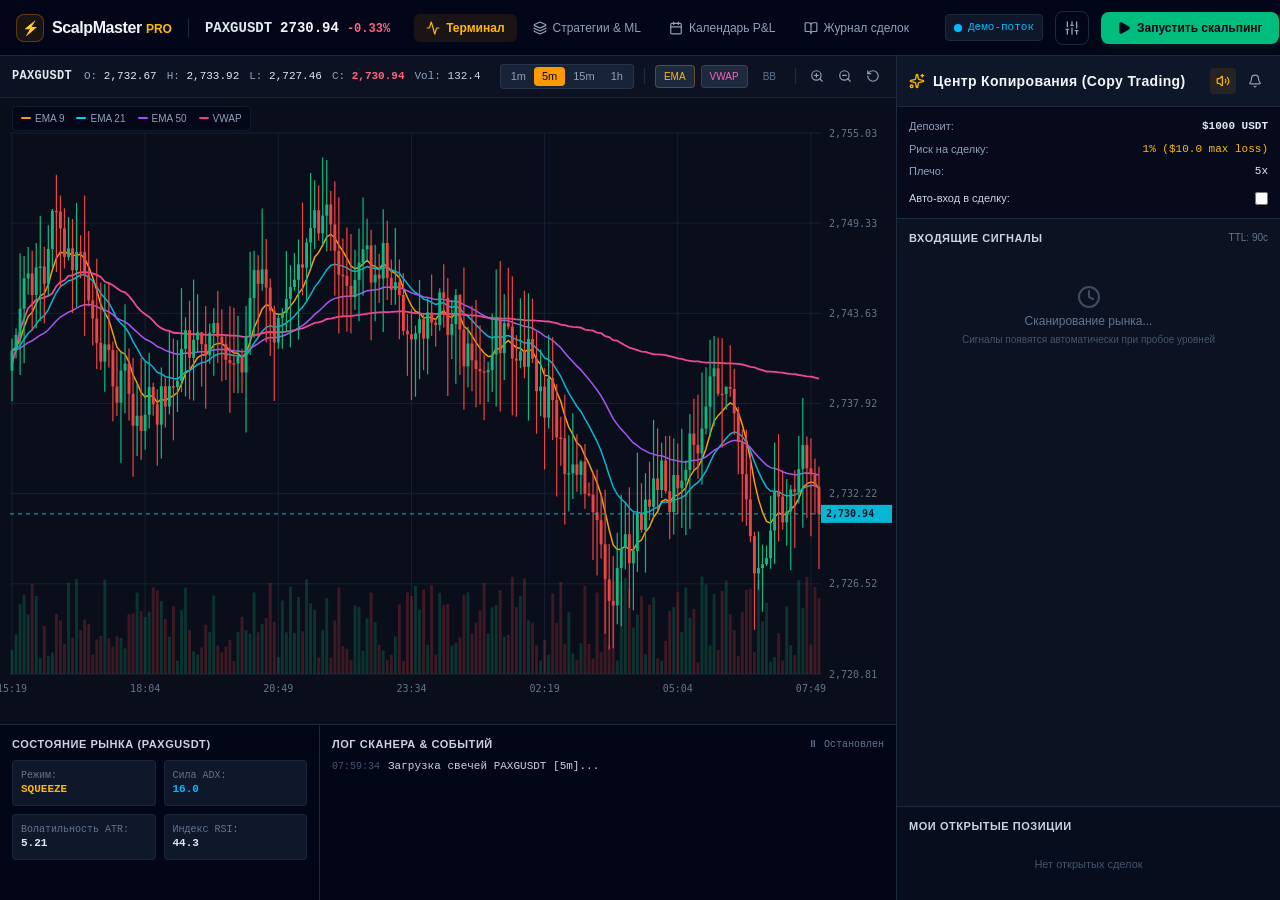
==== docs/index.html @ f4c37e66 "feat: add favicon and update build process Add a site favicon and update the build script to automat" ====
<!doctype html>
<html lang="en">
  <head>
    <meta charset="UTF-8" />
    <meta name="viewport" content="width=device-width, initial-scale=1.0" />
    <title>ScalpMaster Pro — Скальпинг и Копи-Трейдинг</title>
    <meta name="description" content="Профессиональный торговый терминал онлайн-скальпинга с сигналами для повторения (Copy Trading), расчетом комиссий, риск-менеджментом и живым графиком." />
    <meta property="og:title" content="ScalpMaster Pro — Скальпинг и Копи-Трейдинг" />
    <meta property="og:description" content="Профессиональный торговый терминал онлайн-скальпинга с сигналами для повторения (Copy Trading), расчетом комиссий, риск-менеджментом и живым графиком." />
    <meta property="og:type" content="website" />
    <meta name="twitter:card" content="summary_large_image" />
    <link rel="icon" type="image/svg+xml" href="./favicon.svg" />
    <link rel="preconnect" href="https://fonts.googleapis.com" />
    <link rel="preconnect" href="https://fonts.gstatic.com" crossorigin />
    <link href="https://fonts.googleapis.com/css2?family=JetBrains+Mono:wght@400;500;600;700&family=Plus+Jakarta+Sans:wght@400;500;600;700;800&display=swap" rel="stylesheet" />
    <script type="module" crossorigin src="./assets/index-CQ7aCoT0.js"></script>
    <link rel="stylesheet" crossorigin href="./assets/index-C3d8sxRD.css">
  </head>
  <body>
    <div id="root"></div>
  </body>
</html>
---- docs/assets/index-C3d8sxRD.css ----
/*! tailwindcss v4.3.4 | MIT License | https://tailwindcss.com */
@layer properties{@supports (((-webkit-hyphens:none)) and (not (margin-trim:block))) or ((-moz-orient:inline) and (not (color:rgb(from red r g b)))){*,:before,:after,::backdrop{--tw-rotate-x:initial;--tw-rotate-y:initial;--tw-rotate-z:initial;--tw-skew-x:initial;--tw-skew-y:initial;--tw-space-y-reverse:0;--tw-divide-y-reverse:0;--tw-border-style:solid;--tw-leading:initial;--tw-font-weight:initial;--tw-tracking:initial;--tw-shadow:0 0 #0000;--tw-shadow-color:initial;--tw-shadow-alpha:100%;--tw-inset-shadow:0 0 #0000;--tw-inset-shadow-color:initial;--tw-inset-shadow-alpha:100%;--tw-ring-color:initial;--tw-ring-shadow:0 0 #0000;--tw-inset-ring-color:initial;--tw-inset-ring-shadow:0 0 #0000;--tw-ring-inset:initial;--tw-ring-offset-width:0px;--tw-ring-offset-color:#fff;--tw-ring-offset-shadow:0 0 #0000;--tw-backdrop-blur:initial;--tw-backdrop-brightness:initial;--tw-backdrop-contrast:initial;--tw-backdrop-grayscale:initial;--tw-backdrop-hue-rotate:initial;--tw-backdrop-invert:initial;--tw-backdrop-opacity:initial;--tw-backdrop-saturate:initial;--tw-backdrop-sepia:initial;--tw-duration:initial;--tw-content:"";--tw-translate-x:0;--tw-translate-y:0;--tw-translate-z:0;--tw-divide-x-reverse:0}}}@layer theme{:root,:host{--font-sans:-apple-system, BlinkMacSystemFont, "Segoe UI", Roboto, "Helvetica Neue", "Noto Sans", Arial, sans-serif, "Apple Color Emoji", "Segoe UI Emoji", "Segoe UI Symbol", "Noto Color Emoji";--font-mono:ui-monospace, SFMono-Regular, Menlo, Monaco, Consolas, "Liberation Mono", "Courier New", monospace;--color-amber-300:oklch(87.9% .169 91.605);--color-amber-400:oklch(82.8% .189 84.429);--color-amber-500:oklch(76.9% .188 70.08);--color-emerald-300:oklch(84.5% .143 164.978);--color-emerald-400:oklch(76.5% .177 163.223);--color-emerald-500:oklch(69.6% .17 162.48);--color-emerald-950:oklch(26.2% .051 172.552);--color-cyan-400:oklch(78.9% .154 211.53);--color-sky-300:oklch(82.8% .111 230.318);--color-sky-400:oklch(74.6% .16 232.661);--color-sky-500:oklch(68.5% .169 237.323);--color-purple-400:oklch(71.4% .203 305.504);--color-purple-500:oklch(62.7% .265 303.9);--color-purple-600:oklch(55.8% .288 302.321);--color-pink-400:oklch(71.8% .202 349.761);--color-pink-500:oklch(65.6% .241 354.308);--color-rose-300:oklch(81% .117 11.638);--color-rose-400:oklch(71.2% .194 13.428);--color-rose-500:oklch(64.5% .246 16.439);--color-rose-600:oklch(58.6% .253 17.585);--color-rose-800:oklch(45.5% .188 13.697);--color-rose-900:oklch(41% .159 10.272);--color-rose-950:oklch(27.1% .105 12.094);--color-slate-100:oklch(96.8% .007 247.896);--color-slate-200:oklch(92.9% .013 255.508);--color-slate-300:oklch(86.9% .022 252.894);--color-slate-400:oklch(70.4% .04 256.788);--color-slate-500:oklch(55.4% .046 257.417);--color-slate-600:oklch(44.6% .043 257.281);--color-slate-700:oklch(37.2% .044 257.287);--color-slate-800:oklch(27.9% .041 260.031);--color-slate-900:oklch(20.8% .042 265.755);--color-slate-950:oklch(12.9% .042 264.695);--color-black:#000;--color-white:#fff;--spacing:.25rem;--container-lg:32rem;--container-2xl:42rem;--container-5xl:64rem;--text-xs:.75rem;--text-xs--line-height:calc(1 / .75);--text-sm:.875rem;--text-sm--line-height:calc(1.25 / .875);--text-base:1rem;--text-base--line-height:calc(1.5 / 1);--text-lg:1.125rem;--text-lg--line-height:calc(1.75 / 1.125);--text-xl:1.25rem;--text-xl--line-height:calc(1.75 / 1.25);--font-weight-normal:400;--font-weight-medium:500;--font-weight-semibold:600;--font-weight-bold:700;--font-weight-extrabold:800;--font-weight-black:900;--tracking-tight:-.025em;--tracking-wide:.025em;--tracking-wider:.05em;--leading-relaxed:1.625;--radius-md:.375rem;--radius-lg:.5rem;--radius-xl:.75rem;--radius-2xl:1rem;--animate-spin:spin 1s linear infinite;--animate-pulse:pulse 2s cubic-bezier(.4, 0, .6, 1) infinite;--blur-sm:8px;--default-transition-duration:.15s;--default-transition-timing-function:cubic-bezier(.4, 0, .2, 1);--default-font-family:var(--font-sans);--default-mono-font-family:var(--font-mono)}}@layer base{*,:after,:before,::backdrop{box-sizing:border-box;border:0 solid;margin:0;padding:0}::file-selector-button{box-sizing:border-box;border:0 solid;margin:0;padding:0}html,:host{-webkit-text-size-adjust:100%;tab-size:4;line-height:1.5;font-family:var(--default-font-family,-apple-system, BlinkMacSystemFont, "Segoe UI", Roboto, "Helvetica Neue", "Noto Sans", Arial, sans-serif, "Apple Color Emoji", "Segoe UI Emoji", "Segoe UI Symbol", "Noto Color Emoji");font-feature-settings:var(--default-font-feature-settings,normal);font-variation-settings:var(--default-font-variation-settings,normal);-webkit-tap-highlight-color:transparent}hr{height:0;color:inherit;border-top-width:1px}abbr:where([title]){-webkit-text-decoration:underline dotted;text-decoration:underline dotted}h1,h2,h3,h4,h5,h6{font-size:inherit;font-weight:inherit}a{color:inherit;-webkit-text-decoration:inherit;-webkit-text-decoration:inherit;-webkit-text-decoration:inherit;-webkit-text-decoration:inherit;text-decoration:inherit}b,strong{font-weight:bolder}code,kbd,samp,pre{font-family:var(--default-mono-font-family,ui-monospace, SFMono-Regular, Menlo, Monaco, Consolas, "Liberation Mono", "Courier New", monospace);font-feature-settings:var(--default-mono-font-feature-settings,normal);font-variation-settings:var(--default-mono-font-variation-settings,normal);font-size:1em}small{font-size:80%}sub,sup{vertical-align:baseline;font-size:75%;line-height:0;position:relative}sub{bottom:-.25em}sup{top:-.5em}table{text-indent:0;border-color:inherit;border-collapse:collapse}:-moz-focusring:where(:not(iframe)){outline:auto}progress{vertical-align:baseline}summary{display:list-item}ol,ul,menu{list-style:none}img,svg,video,canvas,audio,iframe,embed,object{vertical-align:middle;display:block}img,video{max-width:100%;height:auto}button,input,select,optgroup,textarea{font:inherit;font-feature-settings:inherit;font-variation-settings:inherit;letter-spacing:inherit;color:inherit;opacity:1;background-color:#0000;border-radius:0}::file-selector-button{font:inherit;font-feature-settings:inherit;font-variation-settings:inherit;letter-spacing:inherit;color:inherit;opacity:1;background-color:#0000;border-radius:0}:where(select:is([multiple],[size])) optgroup{font-weight:bolder}:where(select:is([multiple],[size])) optgroup option{padding-inline-start:20px}::file-selector-button{margin-inline-end:4px}::placeholder{opacity:1}@supports (not ((-webkit-appearance:-apple-pay-button))) or (contain-intrinsic-size:1px){::placeholder{color:currentColor}@supports (color:color-mix(in lab, red, red)){::placeholder{color:color-mix(in oklab, currentcolor 50%, transparent)}}}textarea{resize:vertical}::-webkit-search-decoration{-webkit-appearance:none}::-webkit-date-and-time-value{min-height:1lh;text-align:inherit}::-webkit-datetime-edit{display:inline-flex}::-webkit-datetime-edit-fields-wrapper{padding:0}::-webkit-datetime-edit{padding-block:0}::-webkit-datetime-edit-year-field{padding-block:0}::-webkit-datetime-edit-month-field{padding-block:0}::-webkit-datetime-edit-day-field{padding-block:0}::-webkit-datetime-edit-hour-field{padding-block:0}::-webkit-datetime-edit-minute-field{padding-block:0}::-webkit-datetime-edit-second-field{padding-block:0}::-webkit-datetime-edit-millisecond-field{padding-block:0}::-webkit-datetime-edit-meridiem-field{padding-block:0}::-webkit-calendar-picker-indicator{line-height:1}:-moz-ui-invalid{box-shadow:none}button,input:where([type=button],[type=reset],[type=submit]){appearance:button}::file-selector-button{appearance:button}::-webkit-inner-spin-button{height:auto}::-webkit-outer-spin-button{height:auto}[hidden]:where(:not([hidden=until-found])){display:none!important}body{color:#e2e8f0;background-color:#0b0f19;font-family:Plus Jakarta Sans,system-ui,-apple-system,sans-serif}code,pre,.font-mono{font-family:JetBrains Mono,monospace}}@layer components;@layer utilities{.pointer-events-none{pointer-events:none}.visible{visibility:visible}.sr-only{clip-path:inset(50%);white-space:nowrap;border-width:0;width:1px;height:1px;margin:-1px;padding:0;position:absolute;overflow:hidden}.absolute{position:absolute}.fixed{position:fixed}.relative{position:relative}.inset-0{inset:0}.top-2{top:calc(var(--spacing) * 2)}.left-3{left:calc(var(--spacing) * 3)}.z-10{z-index:10}.z-20{z-index:20}.z-50{z-index:50}.container{width:100%}@media (width>=40rem){.container{max-width:40rem}}@media (width>=48rem){.container{max-width:48rem}}@media (width>=64rem){.container{max-width:64rem}}@media (width>=80rem){.container{max-width:80rem}}@media (width>=96rem){.container{max-width:96rem}}.mx-1{margin-inline:var(--spacing)}.mx-auto{margin-inline:auto}.my-1\.5{margin-block:calc(var(--spacing) * 1.5)}.my-2{margin-block:calc(var(--spacing) * 2)}.mt-0\.5{margin-top:calc(var(--spacing) * .5)}.mt-1{margin-top:var(--spacing)}.mt-2{margin-top:calc(var(--spacing) * 2)}.mt-3{margin-top:calc(var(--spacing) * 3)}.mb-1\.5{margin-bottom:calc(var(--spacing) * 1.5)}.mb-2{margin-bottom:calc(var(--spacing) * 2)}.mb-2\.5{margin-bottom:calc(var(--spacing) * 2.5)}.ml-1{margin-left:var(--spacing)}.block{display:block}.contents{display:contents}.flex{display:flex}.grid{display:grid}.hidden{display:none}.inline{display:inline}.inline-block{display:inline-block}.inline-flex{display:inline-flex}.h-0\.5{height:calc(var(--spacing) * .5)}.h-1\.5{height:calc(var(--spacing) * 1.5)}.h-2{height:calc(var(--spacing) * 2)}.h-3{height:calc(var(--spacing) * 3)}.h-3\.5{height:calc(var(--spacing) * 3.5)}.h-4{height:calc(var(--spacing) * 4)}.h-5{height:calc(var(--spacing) * 5)}.h-6{height:calc(var(--spacing) * 6)}.h-7{height:calc(var(--spacing) * 7)}.h-8{height:calc(var(--spacing) * 8)}.h-14{height:calc(var(--spacing) * 14)}.h-44{height:calc(var(--spacing) * 44)}.h-full{height:100%}.h-px{height:1px}.h-screen{height:100vh}.max-h-\[90vh\]{max-height:90vh}.min-h-\[64px\]{min-height:64px}.min-h-\[380px\]{min-height:380px}.w-2{width:calc(var(--spacing) * 2)}.w-2\.5{width:calc(var(--spacing) * 2.5)}.w-3{width:calc(var(--spacing) * 3)}.w-3\.5{width:calc(var(--spacing) * 3.5)}.w-4{width:calc(var(--spacing) * 4)}.w-5{width:calc(var(--spacing) * 5)}.w-6{width:calc(var(--spacing) * 6)}.w-7{width:calc(var(--spacing) * 7)}.w-8{width:calc(var(--spacing) * 8)}.w-9{width:calc(var(--spacing) * 9)}.w-80{width:calc(var(--spacing) * 80)}.w-full{width:100%}.w-px{width:1px}.w-screen{width:100vw}.max-w-2xl{max-width:var(--container-2xl)}.max-w-5xl{max-width:var(--container-5xl)}.max-w-\[180px\]{max-width:180px}.max-w-lg{max-width:var(--container-lg)}.min-w-0{min-width:0}.flex-1{flex:1}.shrink-0{flex-shrink:0}.transform{transform:var(--tw-rotate-x, ) var(--tw-rotate-y, ) var(--tw-rotate-z, ) var(--tw-skew-x, ) var(--tw-skew-y, )}.animate-pulse{animation:var(--animate-pulse)}.animate-spin{animation:var(--animate-spin)}.cursor-crosshair{cursor:crosshair}.cursor-not-allowed{cursor:not-allowed}.cursor-pointer{cursor:pointer}.resize{resize:both}.grid-cols-1{grid-template-columns:repeat(1,minmax(0,1fr))}.grid-cols-2{grid-template-columns:repeat(2,minmax(0,1fr))}.grid-cols-3{grid-template-columns:repeat(3,minmax(0,1fr))}.grid-cols-4{grid-template-columns:repeat(4,minmax(0,1fr))}.grid-cols-7{grid-template-columns:repeat(7,minmax(0,1fr))}.flex-col{flex-direction:column}.items-baseline{align-items:baseline}.items-center{align-items:center}.items-start{align-items:flex-start}.justify-between{justify-content:space-between}.justify-center{justify-content:center}.justify-end{justify-content:flex-end}.gap-0\.5{gap:calc(var(--spacing) * .5)}.gap-1{gap:var(--spacing)}.gap-1\.5{gap:calc(var(--spacing) * 1.5)}.gap-2{gap:calc(var(--spacing) * 2)}.gap-2\.5{gap:calc(var(--spacing) * 2.5)}.gap-3{gap:calc(var(--spacing) * 3)}.gap-4{gap:calc(var(--spacing) * 4)}.gap-6{gap:calc(var(--spacing) * 6)}:where(.space-y-1>:not(:last-child)){--tw-space-y-reverse:0;margin-block-start:calc(var(--spacing) * var(--tw-space-y-reverse));margin-block-end:calc(var(--spacing) * calc(1 - var(--tw-space-y-reverse)))}:where(.space-y-1\.5>:not(:last-child)){--tw-space-y-reverse:0;margin-block-start:calc(calc(var(--spacing) * 1.5) * var(--tw-space-y-reverse));margin-block-end:calc(calc(var(--spacing) * 1.5) * calc(1 - var(--tw-space-y-reverse)))}:where(.space-y-2>:not(:last-child)){--tw-space-y-reverse:0;margin-block-start:calc(calc(var(--spacing) * 2) * var(--tw-space-y-reverse));margin-block-end:calc(calc(var(--spacing) * 2) * calc(1 - var(--tw-space-y-reverse)))}:where(.space-y-2\.5>:not(:last-child)){--tw-space-y-reverse:0;margin-block-start:calc(calc(var(--spacing) * 2.5) * var(--tw-space-y-reverse));margin-block-end:calc(calc(var(--spacing) * 2.5) * calc(1 - var(--tw-space-y-reverse)))}:where(.space-y-3>:not(:last-child)){--tw-space-y-reverse:0;margin-block-start:calc(calc(var(--spacing) * 3) * var(--tw-space-y-reverse));margin-block-end:calc(calc(var(--spacing) * 3) * calc(1 - var(--tw-space-y-reverse)))}:where(.space-y-4>:not(:last-child)){--tw-space-y-reverse:0;margin-block-start:calc(calc(var(--spacing) * 4) * var(--tw-space-y-reverse));margin-block-end:calc(calc(var(--spacing) * 4) * calc(1 - var(--tw-space-y-reverse)))}:where(.space-y-6>:not(:last-child)){--tw-space-y-reverse:0;margin-block-start:calc(calc(var(--spacing) * 6) * var(--tw-space-y-reverse));margin-block-end:calc(calc(var(--spacing) * 6) * calc(1 - var(--tw-space-y-reverse)))}:where(.divide-y>:not(:last-child)){--tw-divide-y-reverse:0;border-bottom-style:var(--tw-border-style);border-top-style:var(--tw-border-style);border-top-width:calc(1px * var(--tw-divide-y-reverse));border-bottom-width:calc(1px * calc(1 - var(--tw-divide-y-reverse)))}:where(.divide-slate-800>:not(:last-child)){border-color:var(--color-slate-800)}:where(.divide-slate-800\/60>:not(:last-child)){border-color:#1d293d99}@supports (color:color-mix(in lab, red, red)){:where(.divide-slate-800\/60>:not(:last-child)){border-color:color-mix(in oklab, var(--color-slate-800) 60%, transparent)}}.truncate{text-overflow:ellipsis;white-space:nowrap;overflow:hidden}.overflow-hidden{overflow:hidden}.overflow-x-auto{overflow-x:auto}.overflow-y-auto{overflow-y:auto}.rounded{border-radius:.25rem}.rounded-2xl{border-radius:var(--radius-2xl)}.rounded-full{border-radius:2147483647px}.rounded-lg{border-radius:var(--radius-lg)}.rounded-md{border-radius:var(--radius-md)}.rounded-xl{border-radius:var(--radius-xl)}.border{border-style:var(--tw-border-style);border-width:1px}.border-t{border-top-style:var(--tw-border-style);border-top-width:1px}.border-b{border-bottom-style:var(--tw-border-style);border-bottom-width:1px}.border-l{border-left-style:var(--tw-border-style);border-left-width:1px}.border-amber-400{border-color:var(--color-amber-400)}.border-amber-500{border-color:var(--color-amber-500)}.border-amber-500\/30{border-color:#f99c004d}@supports (color:color-mix(in lab, red, red)){.border-amber-500\/30{border-color:color-mix(in oklab, var(--color-amber-500) 30%, transparent)}}.border-emerald-500\/30{border-color:#00bb7f4d}@supports (color:color-mix(in lab, red, red)){.border-emerald-500\/30{border-color:color-mix(in oklab, var(--color-emerald-500) 30%, transparent)}}.border-emerald-500\/40{border-color:#00bb7f66}@supports (color:color-mix(in lab, red, red)){.border-emerald-500\/40{border-color:color-mix(in oklab, var(--color-emerald-500) 40%, transparent)}}.border-pink-500\/30{border-color:#f6339a4d}@supports (color:color-mix(in lab, red, red)){.border-pink-500\/30{border-color:color-mix(in oklab, var(--color-pink-500) 30%, transparent)}}.border-rose-500\/30{border-color:#ff23574d}@supports (color:color-mix(in lab, red, red)){.border-rose-500\/30{border-color:color-mix(in oklab, var(--color-rose-500) 30%, transparent)}}.border-rose-500\/40{border-color:#ff235766}@supports (color:color-mix(in lab, red, red)){.border-rose-500\/40{border-color:color-mix(in oklab, var(--color-rose-500) 40%, transparent)}}.border-sky-500\/30{border-color:#00a5ef4d}@supports (color:color-mix(in lab, red, red)){.border-sky-500\/30{border-color:color-mix(in oklab, var(--color-sky-500) 30%, transparent)}}.border-slate-700{border-color:var(--color-slate-700)}.border-slate-700\/60{border-color:#31415899}@supports (color:color-mix(in lab, red, red)){.border-slate-700\/60{border-color:color-mix(in oklab, var(--color-slate-700) 60%, transparent)}}.border-slate-700\/80{border-color:#314158cc}@supports (color:color-mix(in lab, red, red)){.border-slate-700\/80{border-color:color-mix(in oklab, var(--color-slate-700) 80%, transparent)}}.border-slate-800{border-color:var(--color-slate-800)}.border-slate-800\/60{border-color:#1d293d99}@supports (color:color-mix(in lab, red, red)){.border-slate-800\/60{border-color:color-mix(in oklab, var(--color-slate-800) 60%, transparent)}}.border-slate-800\/80{border-color:#1d293dcc}@supports (color:color-mix(in lab, red, red)){.border-slate-800\/80{border-color:color-mix(in oklab, var(--color-slate-800) 80%, transparent)}}.border-slate-900\/50{border-color:#0f172b80}@supports (color:color-mix(in lab, red, red)){.border-slate-900\/50{border-color:color-mix(in oklab, var(--color-slate-900) 50%, transparent)}}.border-transparent{border-color:#0000}.bg-\[\#0a0e1a\]{background-color:#0a0e1a}.bg-\[\#0b0f19\]{background-color:#0b0f19}.bg-amber-400{background-color:var(--color-amber-400)}.bg-amber-500{background-color:var(--color-amber-500)}.bg-amber-500\/10{background-color:#f99c001a}@supports (color:color-mix(in lab, red, red)){.bg-amber-500\/10{background-color:color-mix(in oklab, var(--color-amber-500) 10%, transparent)}}.bg-black\/75{background-color:#000000bf}@supports (color:color-mix(in lab, red, red)){.bg-black\/75{background-color:color-mix(in oklab, var(--color-black) 75%, transparent)}}.bg-cyan-400{background-color:var(--color-cyan-400)}.bg-emerald-400{background-color:var(--color-emerald-400)}.bg-emerald-500{background-color:var(--color-emerald-500)}.bg-emerald-500\/10{background-color:#00bb7f1a}@supports (color:color-mix(in lab, red, red)){.bg-emerald-500\/10{background-color:color-mix(in oklab, var(--color-emerald-500) 10%, transparent)}}.bg-emerald-500\/20{background-color:#00bb7f33}@supports (color:color-mix(in lab, red, red)){.bg-emerald-500\/20{background-color:color-mix(in oklab, var(--color-emerald-500) 20%, transparent)}}.bg-emerald-950\/20{background-color:#002c2233}@supports (color:color-mix(in lab, red, red)){.bg-emerald-950\/20{background-color:color-mix(in oklab, var(--color-emerald-950) 20%, transparent)}}.bg-emerald-950\/30{background-color:#002c224d}@supports (color:color-mix(in lab, red, red)){.bg-emerald-950\/30{background-color:color-mix(in oklab, var(--color-emerald-950) 30%, transparent)}}.bg-pink-500{background-color:var(--color-pink-500)}.bg-purple-500{background-color:var(--color-purple-500)}.bg-purple-600{background-color:var(--color-purple-600)}.bg-rose-400{background-color:var(--color-rose-400)}.bg-rose-500{background-color:var(--color-rose-500)}.bg-rose-500\/10{background-color:#ff23571a}@supports (color:color-mix(in lab, red, red)){.bg-rose-500\/10{background-color:color-mix(in oklab, var(--color-rose-500) 10%, transparent)}}.bg-rose-500\/20{background-color:#ff235733}@supports (color:color-mix(in lab, red, red)){.bg-rose-500\/20{background-color:color-mix(in oklab, var(--color-rose-500) 20%, transparent)}}.bg-rose-600{background-color:var(--color-rose-600)}.bg-rose-950\/20{background-color:#4d021833}@supports (color:color-mix(in lab, red, red)){.bg-rose-950\/20{background-color:color-mix(in oklab, var(--color-rose-950) 20%, transparent)}}.bg-rose-950\/30{background-color:#4d02184d}@supports (color:color-mix(in lab, red, red)){.bg-rose-950\/30{background-color:color-mix(in oklab, var(--color-rose-950) 30%, transparent)}}.bg-sky-400{background-color:var(--color-sky-400)}.bg-slate-700{background-color:var(--color-slate-700)}.bg-slate-700\/60{background-color:#31415899}@supports (color:color-mix(in lab, red, red)){.bg-slate-700\/60{background-color:color-mix(in oklab, var(--color-slate-700) 60%, transparent)}}.bg-slate-800{background-color:var(--color-slate-800)}.bg-slate-800\/80{background-color:#1d293dcc}@supports (color:color-mix(in lab, red, red)){.bg-slate-800\/80{background-color:color-mix(in oklab, var(--color-slate-800) 80%, transparent)}}.bg-slate-900{background-color:var(--color-slate-900)}.bg-slate-900\/40{background-color:#0f172b66}@supports (color:color-mix(in lab, red, red)){.bg-slate-900\/40{background-color:color-mix(in oklab, var(--color-slate-900) 40%, transparent)}}.bg-slate-900\/50{background-color:#0f172b80}@supports (color:color-mix(in lab, red, red)){.bg-slate-900\/50{background-color:color-mix(in oklab, var(--color-slate-900) 50%, transparent)}}.bg-slate-900\/60{background-color:#0f172b99}@supports (color:color-mix(in lab, red, red)){.bg-slate-900\/60{background-color:color-mix(in oklab, var(--color-slate-900) 60%, transparent)}}.bg-slate-900\/80{background-color:#0f172bcc}@supports (color:color-mix(in lab, red, red)){.bg-slate-900\/80{background-color:color-mix(in oklab, var(--color-slate-900) 80%, transparent)}}.bg-slate-900\/90{background-color:#0f172be6}@supports (color:color-mix(in lab, red, red)){.bg-slate-900\/90{background-color:color-mix(in oklab, var(--color-slate-900) 90%, transparent)}}.bg-slate-950{background-color:var(--color-slate-950)}.bg-slate-950\/30{background-color:#0206184d}@supports (color:color-mix(in lab, red, red)){.bg-slate-950\/30{background-color:color-mix(in oklab, var(--color-slate-950) 30%, transparent)}}.bg-slate-950\/40{background-color:#02061866}@supports (color:color-mix(in lab, red, red)){.bg-slate-950\/40{background-color:color-mix(in oklab, var(--color-slate-950) 40%, transparent)}}.bg-slate-950\/60{background-color:#02061899}@supports (color:color-mix(in lab, red, red)){.bg-slate-950\/60{background-color:color-mix(in oklab, var(--color-slate-950) 60%, transparent)}}.bg-slate-950\/70{background-color:#020618b3}@supports (color:color-mix(in lab, red, red)){.bg-slate-950\/70{background-color:color-mix(in oklab, var(--color-slate-950) 70%, transparent)}}.bg-slate-950\/80{background-color:#020618cc}@supports (color:color-mix(in lab, red, red)){.bg-slate-950\/80{background-color:color-mix(in oklab, var(--color-slate-950) 80%, transparent)}}.bg-slate-950\/90{background-color:#020618e6}@supports (color:color-mix(in lab, red, red)){.bg-slate-950\/90{background-color:color-mix(in oklab, var(--color-slate-950) 90%, transparent)}}.fill-current{fill:currentColor}.p-0\.5{padding:calc(var(--spacing) * .5)}.p-1{padding:var(--spacing)}.p-1\.5{padding:calc(var(--spacing) * 1.5)}.p-2{padding:calc(var(--spacing) * 2)}.p-2\.5{padding:calc(var(--spacing) * 2.5)}.p-3{padding:calc(var(--spacing) * 3)}.p-4{padding:calc(var(--spacing) * 4)}.p-5{padding:calc(var(--spacing) * 5)}.p-6{padding:calc(var(--spacing) * 6)}.px-1\.5{padding-inline:calc(var(--spacing) * 1.5)}.px-2{padding-inline:calc(var(--spacing) * 2)}.px-2\.5{padding-inline:calc(var(--spacing) * 2.5)}.px-3{padding-inline:calc(var(--spacing) * 3)}.px-4{padding-inline:calc(var(--spacing) * 4)}.px-5{padding-inline:calc(var(--spacing) * 5)}.py-0\.5{padding-block:calc(var(--spacing) * .5)}.py-1{padding-block:var(--spacing)}.py-1\.5{padding-block:calc(var(--spacing) * 1.5)}.py-2{padding-block:calc(var(--spacing) * 2)}.py-2\.5{padding-block:calc(var(--spacing) * 2.5)}.py-3{padding-block:calc(var(--spacing) * 3)}.py-4{padding-block:calc(var(--spacing) * 4)}.py-8{padding-block:calc(var(--spacing) * 8)}.py-12{padding-block:calc(var(--spacing) * 12)}.pt-1{padding-top:var(--spacing)}.pt-3{padding-top:calc(var(--spacing) * 3)}.pb-3{padding-bottom:calc(var(--spacing) * 3)}.text-center{text-align:center}.text-left{text-align:left}.text-right{text-align:right}.font-mono{font-family:var(--font-mono)}.font-sans{font-family:var(--font-sans)}.text-base{font-size:var(--text-base);line-height:var(--tw-leading,var(--text-base--line-height))}.text-lg{font-size:var(--text-lg);line-height:var(--tw-leading,var(--text-lg--line-height))}.text-sm{font-size:var(--text-sm);line-height:var(--tw-leading,var(--text-sm--line-height))}.text-xl{font-size:var(--text-xl);line-height:var(--tw-leading,var(--text-xl--line-height))}.text-xs{font-size:var(--text-xs);line-height:var(--tw-leading,var(--text-xs--line-height))}.text-\[9px\]{font-size:9px}.text-\[10px\]{font-size:10px}.text-\[11px\]{font-size:11px}.text-\[12px\]{font-size:12px}.text-\[13px\]{font-size:13px}.leading-relaxed{--tw-leading:var(--leading-relaxed);line-height:var(--leading-relaxed)}.font-black{--tw-font-weight:var(--font-weight-black);font-weight:var(--font-weight-black)}.font-bold{--tw-font-weight:var(--font-weight-bold);font-weight:var(--font-weight-bold)}.font-extrabold{--tw-font-weight:var(--font-weight-extrabold);font-weight:var(--font-weight-extrabold)}.font-medium{--tw-font-weight:var(--font-weight-medium);font-weight:var(--font-weight-medium)}.font-normal{--tw-font-weight:var(--font-weight-normal);font-weight:var(--font-weight-normal)}.font-semibold{--tw-font-weight:var(--font-weight-semibold);font-weight:var(--font-weight-semibold)}.tracking-tight{--tw-tracking:var(--tracking-tight);letter-spacing:var(--tracking-tight)}.tracking-wide{--tw-tracking:var(--tracking-wide);letter-spacing:var(--tracking-wide)}.tracking-wider{--tw-tracking:var(--tracking-wider);letter-spacing:var(--tracking-wider)}.whitespace-nowrap{white-space:nowrap}.text-amber-400{color:var(--color-amber-400)}.text-amber-500{color:var(--color-amber-500)}.text-emerald-300{color:var(--color-emerald-300)}.text-emerald-400{color:var(--color-emerald-400)}.text-emerald-400\/80{color:#00d294cc}@supports (color:color-mix(in lab, red, red)){.text-emerald-400\/80{color:color-mix(in oklab, var(--color-emerald-400) 80%, transparent)}}.text-pink-400{color:var(--color-pink-400)}.text-purple-400{color:var(--color-purple-400)}.text-rose-400{color:var(--color-rose-400)}.text-rose-400\/80{color:#ff667fcc}@supports (color:color-mix(in lab, red, red)){.text-rose-400\/80{color:color-mix(in oklab, var(--color-rose-400) 80%, transparent)}}.text-sky-300{color:var(--color-sky-300)}.text-sky-400{color:var(--color-sky-400)}.text-slate-100{color:var(--color-slate-100)}.text-slate-200{color:var(--color-slate-200)}.text-slate-300{color:var(--color-slate-300)}.text-slate-400{color:var(--color-slate-400)}.text-slate-500{color:var(--color-slate-500)}.text-slate-600{color:var(--color-slate-600)}.text-slate-950{color:var(--color-slate-950)}.text-white{color:var(--color-white)}.uppercase{text-transform:uppercase}.opacity-30{opacity:.3}.opacity-40{opacity:.4}.opacity-60{opacity:.6}.shadow-2xl{--tw-shadow:0 25px 50px -12px var(--tw-shadow-color,#00000040);box-shadow:var(--tw-inset-shadow), var(--tw-inset-ring-shadow), var(--tw-ring-offset-shadow), var(--tw-ring-shadow), var(--tw-shadow)}.shadow-lg{--tw-shadow:0 10px 15px -3px var(--tw-shadow-color,#0000001a), 0 4px 6px -4px var(--tw-shadow-color,#0000001a);box-shadow:var(--tw-inset-shadow), var(--tw-inset-ring-shadow), var(--tw-ring-offset-shadow), var(--tw-ring-shadow), var(--tw-shadow)}.shadow-md{--tw-shadow:0 4px 6px -1px var(--tw-shadow-color,#0000001a), 0 2px 4px -2px var(--tw-shadow-color,#0000001a);box-shadow:var(--tw-inset-shadow), var(--tw-inset-ring-shadow), var(--tw-ring-offset-shadow), var(--tw-ring-shadow), var(--tw-shadow)}.ring-2{--tw-ring-shadow:var(--tw-ring-inset, ) 0 0 0 calc(2px + var(--tw-ring-offset-width)) var(--tw-ring-color,currentcolor);box-shadow:var(--tw-inset-shadow), var(--tw-inset-ring-shadow), var(--tw-ring-offset-shadow), var(--tw-ring-shadow), var(--tw-shadow)}.shadow-emerald-950\/20{--tw-shadow-color:#002c2233}@supports (color:color-mix(in lab, red, red)){.shadow-emerald-950\/20{--tw-shadow-color:color-mix(in oklab, color-mix(in oklab, var(--color-emerald-950) 20%, transparent) var(--tw-shadow-alpha), transparent)}}.shadow-emerald-950\/40{--tw-shadow-color:#002c2266}@supports (color:color-mix(in lab, red, red)){.shadow-emerald-950\/40{--tw-shadow-color:color-mix(in oklab, color-mix(in oklab, var(--color-emerald-950) 40%, transparent) var(--tw-shadow-alpha), transparent)}}.shadow-rose-950\/20{--tw-shadow-color:#4d021833}@supports (color:color-mix(in lab, red, red)){.shadow-rose-950\/20{--tw-shadow-color:color-mix(in oklab, color-mix(in oklab, var(--color-rose-950) 20%, transparent) var(--tw-shadow-alpha), transparent)}}.shadow-rose-950\/40{--tw-shadow-color:#4d021866}@supports (color:color-mix(in lab, red, red)){.shadow-rose-950\/40{--tw-shadow-color:color-mix(in oklab, color-mix(in oklab, var(--color-rose-950) 40%, transparent) var(--tw-shadow-alpha), transparent)}}.ring-amber-400{--tw-ring-color:var(--color-amber-400)}.backdrop-blur{--tw-backdrop-blur:blur(8px);-webkit-backdrop-filter:var(--tw-backdrop-blur, ) var(--tw-backdrop-brightness, ) var(--tw-backdrop-contrast, ) var(--tw-backdrop-grayscale, ) var(--tw-backdrop-hue-rotate, ) var(--tw-backdrop-invert, ) var(--tw-backdrop-opacity, ) var(--tw-backdrop-saturate, ) var(--tw-backdrop-sepia, );backdrop-filter:var(--tw-backdrop-blur, ) var(--tw-backdrop-brightness, ) var(--tw-backdrop-contrast, ) var(--tw-backdrop-grayscale, ) var(--tw-backdrop-hue-rotate, ) var(--tw-backdrop-invert, ) var(--tw-backdrop-opacity, ) var(--tw-backdrop-saturate, ) var(--tw-backdrop-sepia, )}.backdrop-blur-sm{--tw-backdrop-blur:blur(var(--blur-sm));-webkit-backdrop-filter:var(--tw-backdrop-blur, ) var(--tw-backdrop-brightness, ) var(--tw-backdrop-contrast, ) var(--tw-backdrop-grayscale, ) var(--tw-backdrop-hue-rotate, ) var(--tw-backdrop-invert, ) var(--tw-backdrop-opacity, ) var(--tw-backdrop-saturate, ) var(--tw-backdrop-sepia, );backdrop-filter:var(--tw-backdrop-blur, ) var(--tw-backdrop-brightness, ) var(--tw-backdrop-contrast, ) var(--tw-backdrop-grayscale, ) var(--tw-backdrop-hue-rotate, ) var(--tw-backdrop-invert, ) var(--tw-backdrop-opacity, ) var(--tw-backdrop-saturate, ) var(--tw-backdrop-sepia, )}.transition-all{transition-property:all;transition-timing-function:var(--tw-ease,var(--default-transition-timing-function));transition-duration:var(--tw-duration,var(--default-transition-duration))}.transition-colors{transition-property:color,background-color,border-color,outline-color,text-decoration-color,fill,stroke,--tw-gradient-from,--tw-gradient-via,--tw-gradient-to;transition-timing-function:var(--tw-ease,var(--default-transition-timing-function));transition-duration:var(--tw-duration,var(--default-transition-duration))}.duration-500{--tw-duration:.5s;transition-duration:.5s}.select-none{-webkit-user-select:none;user-select:none}:is(:where(.peer):checked~.peer-checked\:bg-amber-500){background-color:var(--color-amber-500)}:is(:where(.peer):focus~.peer-focus\:outline-none){--tw-outline-style:none;outline-style:none}.after\:absolute:after{content:var(--tw-content);position:absolute}.after\:top-\[2px\]:after{content:var(--tw-content);top:2px}.after\:left-\[2px\]:after{content:var(--tw-content);left:2px}.after\:h-4:after{content:var(--tw-content);height:calc(var(--spacing) * 4)}.after\:w-4:after{content:var(--tw-content);width:calc(var(--spacing) * 4)}.after\:rounded-full:after{content:var(--tw-content);border-radius:2147483647px}.after\:border:after{content:var(--tw-content);border-style:var(--tw-border-style);border-width:1px}.after\:border-slate-300:after{content:var(--tw-content);border-color:var(--color-slate-300)}.after\:bg-white:after{content:var(--tw-content);background-color:var(--color-white)}.after\:transition-all:after{content:var(--tw-content);transition-property:all;transition-timing-function:var(--tw-ease,var(--default-transition-timing-function));transition-duration:var(--tw-duration,var(--default-transition-duration))}.after\:content-\[\'\'\]:after{--tw-content:"";content:var(--tw-content)}:is(:where(.peer):checked~.peer-checked\:after\:translate-x-full):after{content:var(--tw-content);--tw-translate-x:100%;translate:var(--tw-translate-x) var(--tw-translate-y)}:is(:where(.peer):checked~.peer-checked\:after\:border-white):after{content:var(--tw-content);border-color:var(--color-white)}@media (hover:hover){.hover\:border-rose-800\/60:hover{border-color:#a3003799}@supports (color:color-mix(in lab, red, red)){.hover\:border-rose-800\/60:hover{border-color:color-mix(in oklab, var(--color-rose-800) 60%, transparent)}}.hover\:border-rose-900:hover{border-color:var(--color-rose-900)}.hover\:border-slate-700:hover{border-color:var(--color-slate-700)}.hover\:bg-amber-400:hover{background-color:var(--color-amber-400)}.hover\:bg-amber-500\/20:hover{background-color:#f99c0033}@supports (color:color-mix(in lab, red, red)){.hover\:bg-amber-500\/20:hover{background-color:color-mix(in oklab, var(--color-amber-500) 20%, transparent)}}.hover\:bg-emerald-300:hover{background-color:var(--color-emerald-300)}.hover\:bg-emerald-400:hover{background-color:var(--color-emerald-400)}.hover\:bg-emerald-950\/50:hover{background-color:#002c2280}@supports (color:color-mix(in lab, red, red)){.hover\:bg-emerald-950\/50:hover{background-color:color-mix(in oklab, var(--color-emerald-950) 50%, transparent)}}.hover\:bg-purple-500:hover{background-color:var(--color-purple-500)}.hover\:bg-rose-300:hover{background-color:var(--color-rose-300)}.hover\:bg-rose-500:hover{background-color:var(--color-rose-500)}.hover\:bg-rose-950\/40:hover{background-color:#4d021866}@supports (color:color-mix(in lab, red, red)){.hover\:bg-rose-950\/40:hover{background-color:color-mix(in oklab, var(--color-rose-950) 40%, transparent)}}.hover\:bg-rose-950\/50:hover{background-color:#4d021880}@supports (color:color-mix(in lab, red, red)){.hover\:bg-rose-950\/50:hover{background-color:color-mix(in oklab, var(--color-rose-950) 50%, transparent)}}.hover\:bg-slate-700:hover{background-color:var(--color-slate-700)}.hover\:bg-slate-800:hover{background-color:var(--color-slate-800)}.hover\:bg-slate-800\/40:hover{background-color:#1d293d66}@supports (color:color-mix(in lab, red, red)){.hover\:bg-slate-800\/40:hover{background-color:color-mix(in oklab, var(--color-slate-800) 40%, transparent)}}.hover\:bg-slate-900:hover{background-color:var(--color-slate-900)}.hover\:text-amber-300:hover{color:var(--color-amber-300)}.hover\:text-rose-400:hover{color:var(--color-rose-400)}.hover\:text-slate-100:hover{color:var(--color-slate-100)}.hover\:text-slate-200:hover{color:var(--color-slate-200)}.hover\:text-slate-300:hover{color:var(--color-slate-300)}}.focus\:border-amber-500:focus{border-color:var(--color-amber-500)}.focus\:ring-0:focus{--tw-ring-shadow:var(--tw-ring-inset, ) 0 0 0 calc(0px + var(--tw-ring-offset-width)) var(--tw-ring-color,currentcolor);box-shadow:var(--tw-inset-shadow), var(--tw-inset-ring-shadow), var(--tw-ring-offset-shadow), var(--tw-ring-shadow), var(--tw-shadow)}.focus\:outline-none:focus{--tw-outline-style:none;outline-style:none}.disabled\:opacity-40:disabled{opacity:.4}.disabled\:opacity-50:disabled{opacity:.5}@media (width>=40rem){.sm\:flex{display:flex}.sm\:w-80{width:calc(var(--spacing) * 80)}.sm\:w-96{width:calc(var(--spacing) * 96)}.sm\:grid-cols-4{grid-template-columns:repeat(4,minmax(0,1fr))}.sm\:flex-row{flex-direction:row}.sm\:items-center{align-items:center}:where(.sm\:divide-x>:not(:last-child)){--tw-divide-x-reverse:0;border-inline-style:var(--tw-border-style);border-inline-start-width:calc(1px * var(--tw-divide-x-reverse));border-inline-end-width:calc(1px * calc(1 - var(--tw-divide-x-reverse)))}:where(.sm\:divide-y-0>:not(:last-child)){--tw-divide-y-reverse:0;border-bottom-style:var(--tw-border-style);border-top-style:var(--tw-border-style);border-top-width:calc(0px * var(--tw-divide-y-reverse));border-bottom-width:calc(0px * calc(1 - var(--tw-divide-y-reverse)))}}@media (width>=48rem){.md\:flex{display:flex}.md\:grid-cols-2{grid-template-columns:repeat(2,minmax(0,1fr))}.md\:flex-row{flex-direction:row}.md\:items-center{align-items:center}}}::-webkit-scrollbar{width:5px;height:5px}::-webkit-scrollbar-track{background:#0f172a}::-webkit-scrollbar-thumb{background:#334155;border-radius:3px}::-webkit-scrollbar-thumb:hover{background:#475569}@property --tw-rotate-x{syntax:"*";inherits:false}@property --tw-rotate-y{syntax:"*";inherits:false}@property --tw-rotate-z{syntax:"*";inherits:false}@property --tw-skew-x{syntax:"*";inherits:false}@property --tw-skew-y{syntax:"*";inherits:false}@property --tw-space-y-reverse{syntax:"*";inherits:false;initial-value:0}@property --tw-divide-y-reverse{syntax:"*";inherits:false;initial-value:0}@property --tw-border-style{syntax:"*";inherits:false;initial-value:solid}@property --tw-leading{syntax:"*";inherits:false}@property --tw-font-weight{syntax:"*";inherits:false}@property --tw-tracking{syntax:"*";inherits:false}@property --tw-shadow{syntax:"*";inherits:false;initial-value:0 0 #0000}@property --tw-shadow-color{syntax:"*";inherits:false}@property --tw-shadow-alpha{syntax:"<percentage>";inherits:false;initial-value:100%}@property --tw-inset-shadow{syntax:"*";inherits:false;initial-value:0 0 #0000}@property --tw-inset-shadow-color{syntax:"*";inherits:false}@property --tw-inset-shadow-alpha{syntax:"<percentage>";inherits:false;initial-value:100%}@property --tw-ring-color{syntax:"*";inherits:false}@property --tw-ring-shadow{syntax:"*";inherits:false;initial-value:0 0 #0000}@property --tw-inset-ring-color{syntax:"*";inherits:false}@property --tw-inset-ring-shadow{syntax:"*";inherits:false;initial-value:0 0 #0000}@property --tw-ring-inset{syntax:"*";inherits:false}@property --tw-ring-offset-width{syntax:"<length>";inherits:false;initial-value:0}@property --tw-ring-offset-color{syntax:"*";inherits:false;initial-value:#fff}@property --tw-ring-offset-shadow{syntax:"*";inherits:false;initial-value:0 0 #0000}@property --tw-backdrop-blur{syntax:"*";inherits:false}@property --tw-backdrop-brightness{syntax:"*";inherits:false}@property --tw-backdrop-contrast{syntax:"*";inherits:false}@property --tw-backdrop-grayscale{syntax:"*";inherits:false}@property --tw-backdrop-hue-rotate{syntax:"*";inherits:false}@property --tw-backdrop-invert{syntax:"*";inherits:false}@property --tw-backdrop-opacity{syntax:"*";inherits:false}@property --tw-backdrop-saturate{syntax:"*";inherits:false}@property --tw-backdrop-sepia{syntax:"*";inherits:false}@property --tw-duration{syntax:"*";inherits:false}@property --tw-content{syntax:"*";inherits:false;initial-value:""}@property --tw-translate-x{syntax:"*";inherits:false;initial-value:0}@property --tw-translate-y{syntax:"*";inherits:false;initial-value:0}@property --tw-translate-z{syntax:"*";inherits:false;initial-value:0}@property --tw-divide-x-reverse{syntax:"*";inherits:false;initial-value:0}@keyframes spin{to{transform:rotate(360deg)}}@keyframes pulse{50%{opacity:.5}}
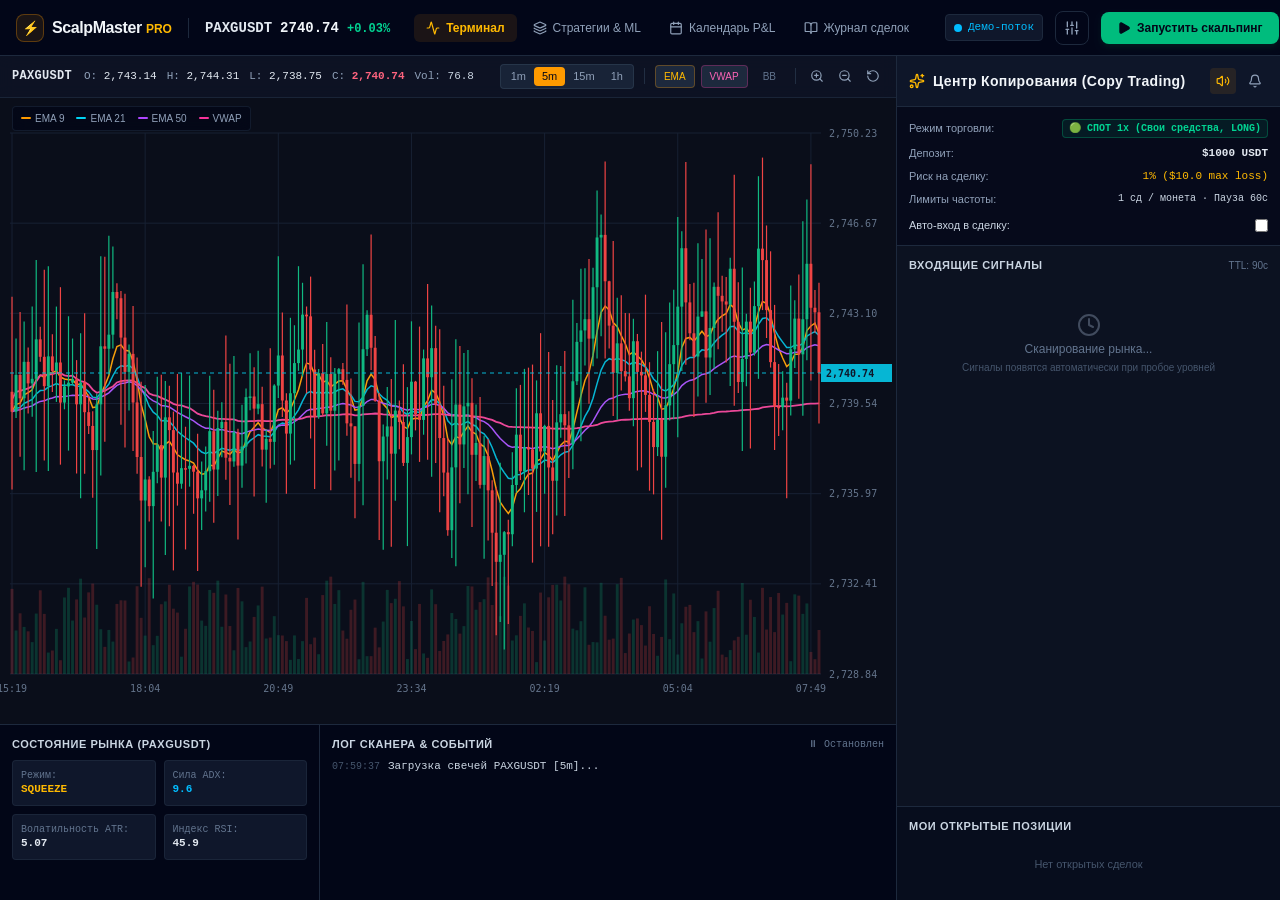
==== commit f3bd0e13: "feat(trading): implement market types and trade guards Added support for Spot (1x) and Futures tradi" ====
--- a/docs/index.html
+++ b/docs/index.html
@@ -13,8 +13,8 @@
     <link rel="preconnect" href="https://fonts.googleapis.com" />
     <link rel="preconnect" href="https://fonts.gstatic.com" crossorigin />
     <link href="https://fonts.googleapis.com/css2?family=JetBrains+Mono:wght@400;500;600;700&family=Plus+Jakarta+Sans:wght@400;500;600;700;800&display=swap" rel="stylesheet" />
-    <script type="module" crossorigin src="./assets/index-CQ7aCoT0.js"></script>
-    <link rel="stylesheet" crossorigin href="./assets/index-C3d8sxRD.css">
+    <script type="module" crossorigin src="./assets/index-DmdpE1WW.js"></script>
+    <link rel="stylesheet" crossorigin href="./assets/index-B9tlIBlx.css">
   </head>
   <body>
     <div id="root"></div>
--- a/docs/assets/index-B9tlIBlx.css
+++ b/docs/assets/index-B9tlIBlx.css
@@ -0,0 +1,2 @@
+/*! tailwindcss v4.3.4 | MIT License | https://tailwindcss.com */
+@layer properties{@supports (((-webkit-hyphens:none)) and (not (margin-trim:block))) or ((-moz-orient:inline) and (not (color:rgb(from red r g b)))){*,:before,:after,::backdrop{--tw-rotate-x:initial;--tw-rotate-y:initial;--tw-rotate-z:initial;--tw-skew-x:initial;--tw-skew-y:initial;--tw-space-y-reverse:0;--tw-divide-y-reverse:0;--tw-border-style:solid;--tw-leading:initial;--tw-font-weight:initial;--tw-tracking:initial;--tw-shadow:0 0 #0000;--tw-shadow-color:initial;--tw-shadow-alpha:100%;--tw-inset-shadow:0 0 #0000;--tw-inset-shadow-color:initial;--tw-inset-shadow-alpha:100%;--tw-ring-color:initial;--tw-ring-shadow:0 0 #0000;--tw-inset-ring-color:initial;--tw-inset-ring-shadow:0 0 #0000;--tw-ring-inset:initial;--tw-ring-offset-width:0px;--tw-ring-offset-color:#fff;--tw-ring-offset-shadow:0 0 #0000;--tw-blur:initial;--tw-brightness:initial;--tw-contrast:initial;--tw-grayscale:initial;--tw-hue-rotate:initial;--tw-invert:initial;--tw-opacity:initial;--tw-saturate:initial;--tw-sepia:initial;--tw-drop-shadow:initial;--tw-drop-shadow-color:initial;--tw-drop-shadow-alpha:100%;--tw-drop-shadow-size:initial;--tw-backdrop-blur:initial;--tw-backdrop-brightness:initial;--tw-backdrop-contrast:initial;--tw-backdrop-grayscale:initial;--tw-backdrop-hue-rotate:initial;--tw-backdrop-invert:initial;--tw-backdrop-opacity:initial;--tw-backdrop-saturate:initial;--tw-backdrop-sepia:initial;--tw-duration:initial;--tw-content:"";--tw-translate-x:0;--tw-translate-y:0;--tw-translate-z:0;--tw-divide-x-reverse:0}}}@layer theme{:root,:host{--font-sans:-apple-system, BlinkMacSystemFont, "Segoe UI", Roboto, "Helvetica Neue", "Noto Sans", Arial, sans-serif, "Apple Color Emoji", "Segoe UI Emoji", "Segoe UI Symbol", "Noto Color Emoji";--font-mono:ui-monospace, SFMono-Regular, Menlo, Monaco, Consolas, "Liberation Mono", "Courier New", monospace;--color-amber-300:oklch(87.9% .169 91.605);--color-amber-400:oklch(82.8% .189 84.429);--color-amber-500:oklch(76.9% .188 70.08);--color-emerald-300:oklch(84.5% .143 164.978);--color-emerald-400:oklch(76.5% .177 163.223);--color-emerald-500:oklch(69.6% .17 162.48);--color-emerald-950:oklch(26.2% .051 172.552);--color-cyan-400:oklch(78.9% .154 211.53);--color-sky-300:oklch(82.8% .111 230.318);--color-sky-400:oklch(74.6% .16 232.661);--color-sky-500:oklch(68.5% .169 237.323);--color-purple-400:oklch(71.4% .203 305.504);--color-purple-500:oklch(62.7% .265 303.9);--color-purple-600:oklch(55.8% .288 302.321);--color-pink-400:oklch(71.8% .202 349.761);--color-pink-500:oklch(65.6% .241 354.308);--color-rose-300:oklch(81% .117 11.638);--color-rose-400:oklch(71.2% .194 13.428);--color-rose-500:oklch(64.5% .246 16.439);--color-rose-600:oklch(58.6% .253 17.585);--color-rose-800:oklch(45.5% .188 13.697);--color-rose-900:oklch(41% .159 10.272);--color-rose-950:oklch(27.1% .105 12.094);--color-slate-100:oklch(96.8% .007 247.896);--color-slate-200:oklch(92.9% .013 255.508);--color-slate-300:oklch(86.9% .022 252.894);--color-slate-400:oklch(70.4% .04 256.788);--color-slate-500:oklch(55.4% .046 257.417);--color-slate-600:oklch(44.6% .043 257.281);--color-slate-700:oklch(37.2% .044 257.287);--color-slate-800:oklch(27.9% .041 260.031);--color-slate-900:oklch(20.8% .042 265.755);--color-slate-950:oklch(12.9% .042 264.695);--color-black:#000;--color-white:#fff;--spacing:.25rem;--container-lg:32rem;--container-2xl:42rem;--container-5xl:64rem;--text-xs:.75rem;--text-xs--line-height:calc(1 / .75);--text-sm:.875rem;--text-sm--line-height:calc(1.25 / .875);--text-base:1rem;--text-base--line-height:calc(1.5 / 1);--text-lg:1.125rem;--text-lg--line-height:calc(1.75 / 1.125);--text-xl:1.25rem;--text-xl--line-height:calc(1.75 / 1.25);--font-weight-normal:400;--font-weight-medium:500;--font-weight-semibold:600;--font-weight-bold:700;--font-weight-extrabold:800;--font-weight-black:900;--tracking-tight:-.025em;--tracking-wide:.025em;--tracking-wider:.05em;--leading-relaxed:1.625;--radius-md:.375rem;--radius-lg:.5rem;--radius-xl:.75rem;--radius-2xl:1rem;--animate-spin:spin 1s linear infinite;--animate-pulse:pulse 2s cubic-bezier(.4, 0, .6, 1) infinite;--blur-sm:8px;--default-transition-duration:.15s;--default-transition-timing-function:cubic-bezier(.4, 0, .2, 1);--default-font-family:var(--font-sans);--default-mono-font-family:var(--font-mono)}}@layer base{*,:after,:before,::backdrop{box-sizing:border-box;border:0 solid;margin:0;padding:0}::file-selector-button{box-sizing:border-box;border:0 solid;margin:0;padding:0}html,:host{-webkit-text-size-adjust:100%;tab-size:4;line-height:1.5;font-family:var(--default-font-family,-apple-system, BlinkMacSystemFont, "Segoe UI", Roboto, "Helvetica Neue", "Noto Sans", Arial, sans-serif, "Apple Color Emoji", "Segoe UI Emoji", "Segoe UI Symbol", "Noto Color Emoji");font-feature-settings:var(--default-font-feature-settings,normal);font-variation-settings:var(--default-font-variation-settings,normal);-webkit-tap-highlight-color:transparent}hr{height:0;color:inherit;border-top-width:1px}abbr:where([title]){-webkit-text-decoration:underline dotted;text-decoration:underline dotted}h1,h2,h3,h4,h5,h6{font-size:inherit;font-weight:inherit}a{color:inherit;-webkit-text-decoration:inherit;-webkit-text-decoration:inherit;-webkit-text-decoration:inherit;-webkit-text-decoration:inherit;text-decoration:inherit}b,strong{font-weight:bolder}code,kbd,samp,pre{font-family:var(--default-mono-font-family,ui-monospace, SFMono-Regular, Menlo, Monaco, Consolas, "Liberation Mono", "Courier New", monospace);font-feature-settings:var(--default-mono-font-feature-settings,normal);font-variation-settings:var(--default-mono-font-variation-settings,normal);font-size:1em}small{font-size:80%}sub,sup{vertical-align:baseline;font-size:75%;line-height:0;position:relative}sub{bottom:-.25em}sup{top:-.5em}table{text-indent:0;border-color:inherit;border-collapse:collapse}:-moz-focusring:where(:not(iframe)){outline:auto}progress{vertical-align:baseline}summary{display:list-item}ol,ul,menu{list-style:none}img,svg,video,canvas,audio,iframe,embed,object{vertical-align:middle;display:block}img,video{max-width:100%;height:auto}button,input,select,optgroup,textarea{font:inherit;font-feature-settings:inherit;font-variation-settings:inherit;letter-spacing:inherit;color:inherit;opacity:1;background-color:#0000;border-radius:0}::file-selector-button{font:inherit;font-feature-settings:inherit;font-variation-settings:inherit;letter-spacing:inherit;color:inherit;opacity:1;background-color:#0000;border-radius:0}:where(select:is([multiple],[size])) optgroup{font-weight:bolder}:where(select:is([multiple],[size])) optgroup option{padding-inline-start:20px}::file-selector-button{margin-inline-end:4px}::placeholder{opacity:1}@supports (not ((-webkit-appearance:-apple-pay-button))) or (contain-intrinsic-size:1px){::placeholder{color:currentColor}@supports (color:color-mix(in lab, red, red)){::placeholder{color:color-mix(in oklab, currentcolor 50%, transparent)}}}textarea{resize:vertical}::-webkit-search-decoration{-webkit-appearance:none}::-webkit-date-and-time-value{min-height:1lh;text-align:inherit}::-webkit-datetime-edit{display:inline-flex}::-webkit-datetime-edit-fields-wrapper{padding:0}::-webkit-datetime-edit{padding-block:0}::-webkit-datetime-edit-year-field{padding-block:0}::-webkit-datetime-edit-month-field{padding-block:0}::-webkit-datetime-edit-day-field{padding-block:0}::-webkit-datetime-edit-hour-field{padding-block:0}::-webkit-datetime-edit-minute-field{padding-block:0}::-webkit-datetime-edit-second-field{padding-block:0}::-webkit-datetime-edit-millisecond-field{padding-block:0}::-webkit-datetime-edit-meridiem-field{padding-block:0}::-webkit-calendar-picker-indicator{line-height:1}:-moz-ui-invalid{box-shadow:none}button,input:where([type=button],[type=reset],[type=submit]){appearance:button}::file-selector-button{appearance:button}::-webkit-inner-spin-button{height:auto}::-webkit-outer-spin-button{height:auto}[hidden]:where(:not([hidden=until-found])){display:none!important}body{color:#e2e8f0;background-color:#0b0f19;font-family:Plus Jakarta Sans,system-ui,-apple-system,sans-serif}code,pre,.font-mono{font-family:JetBrains Mono,monospace}}@layer components;@layer utilities{.pointer-events-none{pointer-events:none}.visible{visibility:visible}.sr-only{clip-path:inset(50%);white-space:nowrap;border-width:0;width:1px;height:1px;margin:-1px;padding:0;position:absolute;overflow:hidden}.absolute{position:absolute}.fixed{position:fixed}.relative{position:relative}.static{position:static}.inset-0{inset:0}.top-2{top:calc(var(--spacing) * 2)}.left-3{left:calc(var(--spacing) * 3)}.z-10{z-index:10}.z-20{z-index:20}.z-50{z-index:50}.container{width:100%}@media (width>=40rem){.container{max-width:40rem}}@media (width>=48rem){.container{max-width:48rem}}@media (width>=64rem){.container{max-width:64rem}}@media (width>=80rem){.container{max-width:80rem}}@media (width>=96rem){.container{max-width:96rem}}.mx-1{margin-inline:var(--spacing)}.mx-auto{margin-inline:auto}.my-1\.5{margin-block:calc(var(--spacing) * 1.5)}.my-2{margin-block:calc(var(--spacing) * 2)}.mt-0\.5{margin-top:calc(var(--spacing) * .5)}.mt-1{margin-top:var(--spacing)}.mt-2{margin-top:calc(var(--spacing) * 2)}.mt-3{margin-top:calc(var(--spacing) * 3)}.mb-1\.5{margin-bottom:calc(var(--spacing) * 1.5)}.mb-2{margin-bottom:calc(var(--spacing) * 2)}.mb-2\.5{margin-bottom:calc(var(--spacing) * 2.5)}.ml-1{margin-left:var(--spacing)}.block{display:block}.contents{display:contents}.flex{display:flex}.grid{display:grid}.hidden{display:none}.inline{display:inline}.inline-block{display:inline-block}.inline-flex{display:inline-flex}.table{display:table}.h-0\.5{height:calc(var(--spacing) * .5)}.h-1\.5{height:calc(var(--spacing) * 1.5)}.h-2{height:calc(var(--spacing) * 2)}.h-3{height:calc(var(--spacing) * 3)}.h-3\.5{height:calc(var(--spacing) * 3.5)}.h-4{height:calc(var(--spacing) * 4)}.h-5{height:calc(var(--spacing) * 5)}.h-6{height:calc(var(--spacing) * 6)}.h-7{height:calc(var(--spacing) * 7)}.h-8{height:calc(var(--spacing) * 8)}.h-14{height:calc(var(--spacing) * 14)}.h-44{height:calc(var(--spacing) * 44)}.h-full{height:100%}.h-px{height:1px}.h-screen{height:100vh}.max-h-\[90vh\]{max-height:90vh}.min-h-\[64px\]{min-height:64px}.min-h-\[380px\]{min-height:380px}.w-2{width:calc(var(--spacing) * 2)}.w-2\.5{width:calc(var(--spacing) * 2.5)}.w-3{width:calc(var(--spacing) * 3)}.w-3\.5{width:calc(var(--spacing) * 3.5)}.w-4{width:calc(var(--spacing) * 4)}.w-5{width:calc(var(--spacing) * 5)}.w-6{width:calc(var(--spacing) * 6)}.w-7{width:calc(var(--spacing) * 7)}.w-8{width:calc(var(--spacing) * 8)}.w-9{width:calc(var(--spacing) * 9)}.w-80{width:calc(var(--spacing) * 80)}.w-full{width:100%}.w-px{width:1px}.w-screen{width:100vw}.max-w-2xl{max-width:var(--container-2xl)}.max-w-5xl{max-width:var(--container-5xl)}.max-w-\[180px\]{max-width:180px}.max-w-lg{max-width:var(--container-lg)}.min-w-0{min-width:0}.flex-1{flex:1}.shrink-0{flex-shrink:0}.transform{transform:var(--tw-rotate-x, ) var(--tw-rotate-y, ) var(--tw-rotate-z, ) var(--tw-skew-x, ) var(--tw-skew-y, )}.animate-pulse{animation:var(--animate-pulse)}.animate-spin{animation:var(--animate-spin)}.cursor-crosshair{cursor:crosshair}.cursor-not-allowed{cursor:not-allowed}.cursor-pointer{cursor:pointer}.resize{resize:both}.grid-cols-1{grid-template-columns:repeat(1,minmax(0,1fr))}.grid-cols-2{grid-template-columns:repeat(2,minmax(0,1fr))}.grid-cols-3{grid-template-columns:repeat(3,minmax(0,1fr))}.grid-cols-4{grid-template-columns:repeat(4,minmax(0,1fr))}.grid-cols-7{grid-template-columns:repeat(7,minmax(0,1fr))}.flex-col{flex-direction:column}.items-baseline{align-items:baseline}.items-center{align-items:center}.items-start{align-items:flex-start}.justify-between{justify-content:space-between}.justify-center{justify-content:center}.justify-end{justify-content:flex-end}.gap-0\.5{gap:calc(var(--spacing) * .5)}.gap-1{gap:var(--spacing)}.gap-1\.5{gap:calc(var(--spacing) * 1.5)}.gap-2{gap:calc(var(--spacing) * 2)}.gap-2\.5{gap:calc(var(--spacing) * 2.5)}.gap-3{gap:calc(var(--spacing) * 3)}.gap-4{gap:calc(var(--spacing) * 4)}.gap-6{gap:calc(var(--spacing) * 6)}:where(.space-y-1>:not(:last-child)){--tw-space-y-reverse:0;margin-block-start:calc(var(--spacing) * var(--tw-space-y-reverse));margin-block-end:calc(var(--spacing) * calc(1 - var(--tw-space-y-reverse)))}:where(.space-y-1\.5>:not(:last-child)){--tw-space-y-reverse:0;margin-block-start:calc(calc(var(--spacing) * 1.5) * var(--tw-space-y-reverse));margin-block-end:calc(calc(var(--spacing) * 1.5) * calc(1 - var(--tw-space-y-reverse)))}:where(.space-y-2>:not(:last-child)){--tw-space-y-reverse:0;margin-block-start:calc(calc(var(--spacing) * 2) * var(--tw-space-y-reverse));margin-block-end:calc(calc(var(--spacing) * 2) * calc(1 - var(--tw-space-y-reverse)))}:where(.space-y-2\.5>:not(:last-child)){--tw-space-y-reverse:0;margin-block-start:calc(calc(var(--spacing) * 2.5) * var(--tw-space-y-reverse));margin-block-end:calc(calc(var(--spacing) * 2.5) * calc(1 - var(--tw-space-y-reverse)))}:where(.space-y-3>:not(:last-child)){--tw-space-y-reverse:0;margin-block-start:calc(calc(var(--spacing) * 3) * var(--tw-space-y-reverse));margin-block-end:calc(calc(var(--spacing) * 3) * calc(1 - var(--tw-space-y-reverse)))}:where(.space-y-4>:not(:last-child)){--tw-space-y-reverse:0;margin-block-start:calc(calc(var(--spacing) * 4) * var(--tw-space-y-reverse));margin-block-end:calc(calc(var(--spacing) * 4) * calc(1 - var(--tw-space-y-reverse)))}:where(.space-y-6>:not(:last-child)){--tw-space-y-reverse:0;margin-block-start:calc(calc(var(--spacing) * 6) * var(--tw-space-y-reverse));margin-block-end:calc(calc(var(--spacing) * 6) * calc(1 - var(--tw-space-y-reverse)))}:where(.divide-y>:not(:last-child)){--tw-divide-y-reverse:0;border-bottom-style:var(--tw-border-style);border-top-style:var(--tw-border-style);border-top-width:calc(1px * var(--tw-divide-y-reverse));border-bottom-width:calc(1px * calc(1 - var(--tw-divide-y-reverse)))}:where(.divide-slate-800>:not(:last-child)){border-color:var(--color-slate-800)}:where(.divide-slate-800\/60>:not(:last-child)){border-color:#1d293d99}@supports (color:color-mix(in lab, red, red)){:where(.divide-slate-800\/60>:not(:last-child)){border-color:color-mix(in oklab, var(--color-slate-800) 60%, transparent)}}.truncate{text-overflow:ellipsis;white-space:nowrap;overflow:hidden}.overflow-hidden{overflow:hidden}.overflow-x-auto{overflow-x:auto}.overflow-y-auto{overflow-y:auto}.rounded{border-radius:.25rem}.rounded-2xl{border-radius:var(--radius-2xl)}.rounded-full{border-radius:2147483647px}.rounded-lg{border-radius:var(--radius-lg)}.rounded-md{border-radius:var(--radius-md)}.rounded-xl{border-radius:var(--radius-xl)}.border{border-style:var(--tw-border-style);border-width:1px}.border-t{border-top-style:var(--tw-border-style);border-top-width:1px}.border-b{border-bottom-style:var(--tw-border-style);border-bottom-width:1px}.border-l{border-left-style:var(--tw-border-style);border-left-width:1px}.border-amber-400{border-color:var(--color-amber-400)}.border-amber-500{border-color:var(--color-amber-500)}.border-amber-500\/30{border-color:#f99c004d}@supports (color:color-mix(in lab, red, red)){.border-amber-500\/30{border-color:color-mix(in oklab, var(--color-amber-500) 30%, transparent)}}.border-emerald-500{border-color:var(--color-emerald-500)}.border-emerald-500\/30{border-color:#00bb7f4d}@supports (color:color-mix(in lab, red, red)){.border-emerald-500\/30{border-color:color-mix(in oklab, var(--color-emerald-500) 30%, transparent)}}.border-emerald-500\/40{border-color:#00bb7f66}@supports (color:color-mix(in lab, red, red)){.border-emerald-500\/40{border-color:color-mix(in oklab, var(--color-emerald-500) 40%, transparent)}}.border-pink-500\/30{border-color:#f6339a4d}@supports (color:color-mix(in lab, red, red)){.border-pink-500\/30{border-color:color-mix(in oklab, var(--color-pink-500) 30%, transparent)}}.border-rose-500\/30{border-color:#ff23574d}@supports (color:color-mix(in lab, red, red)){.border-rose-500\/30{border-color:color-mix(in oklab, var(--color-rose-500) 30%, transparent)}}.border-rose-500\/40{border-color:#ff235766}@supports (color:color-mix(in lab, red, red)){.border-rose-500\/40{border-color:color-mix(in oklab, var(--color-rose-500) 40%, transparent)}}.border-sky-500\/30{border-color:#00a5ef4d}@supports (color:color-mix(in lab, red, red)){.border-sky-500\/30{border-color:color-mix(in oklab, var(--color-sky-500) 30%, transparent)}}.border-slate-700{border-color:var(--color-slate-700)}.border-slate-700\/60{border-color:#31415899}@supports (color:color-mix(in lab, red, red)){.border-slate-700\/60{border-color:color-mix(in oklab, var(--color-slate-700) 60%, transparent)}}.border-slate-700\/80{border-color:#314158cc}@supports (color:color-mix(in lab, red, red)){.border-slate-700\/80{border-color:color-mix(in oklab, var(--color-slate-700) 80%, transparent)}}.border-slate-800{border-color:var(--color-slate-800)}.border-slate-800\/60{border-color:#1d293d99}@supports (color:color-mix(in lab, red, red)){.border-slate-800\/60{border-color:color-mix(in oklab, var(--color-slate-800) 60%, transparent)}}.border-slate-800\/80{border-color:#1d293dcc}@supports (color:color-mix(in lab, red, red)){.border-slate-800\/80{border-color:color-mix(in oklab, var(--color-slate-800) 80%, transparent)}}.border-slate-900\/50{border-color:#0f172b80}@supports (color:color-mix(in lab, red, red)){.border-slate-900\/50{border-color:color-mix(in oklab, var(--color-slate-900) 50%, transparent)}}.border-transparent{border-color:#0000}.bg-\[\#0a0e1a\]{background-color:#0a0e1a}.bg-\[\#0b0f19\]{background-color:#0b0f19}.bg-amber-400{background-color:var(--color-amber-400)}.bg-amber-500{background-color:var(--color-amber-500)}.bg-amber-500\/10{background-color:#f99c001a}@supports (color:color-mix(in lab, red, red)){.bg-amber-500\/10{background-color:color-mix(in oklab, var(--color-amber-500) 10%, transparent)}}.bg-black\/75{background-color:#000000bf}@supports (color:color-mix(in lab, red, red)){.bg-black\/75{background-color:color-mix(in oklab, var(--color-black) 75%, transparent)}}.bg-cyan-400{background-color:var(--color-cyan-400)}.bg-emerald-400{background-color:var(--color-emerald-400)}.bg-emerald-500{background-color:var(--color-emerald-500)}.bg-emerald-500\/10{background-color:#00bb7f1a}@supports (color:color-mix(in lab, red, red)){.bg-emerald-500\/10{background-color:color-mix(in oklab, var(--color-emerald-500) 10%, transparent)}}.bg-emerald-500\/20{background-color:#00bb7f33}@supports (color:color-mix(in lab, red, red)){.bg-emerald-500\/20{background-color:color-mix(in oklab, var(--color-emerald-500) 20%, transparent)}}.bg-emerald-950\/20{background-color:#002c2233}@supports (color:color-mix(in lab, red, red)){.bg-emerald-950\/20{background-color:color-mix(in oklab, var(--color-emerald-950) 20%, transparent)}}.bg-emerald-950\/30{background-color:#002c224d}@supports (color:color-mix(in lab, red, red)){.bg-emerald-950\/30{background-color:color-mix(in oklab, var(--color-emerald-950) 30%, transparent)}}.bg-pink-500{background-color:var(--color-pink-500)}.bg-purple-500{background-color:var(--color-purple-500)}.bg-purple-600{background-color:var(--color-purple-600)}.bg-rose-400{background-color:var(--color-rose-400)}.bg-rose-500{background-color:var(--color-rose-500)}.bg-rose-500\/10{background-color:#ff23571a}@supports (color:color-mix(in lab, red, red)){.bg-rose-500\/10{background-color:color-mix(in oklab, var(--color-rose-500) 10%, transparent)}}.bg-rose-500\/20{background-color:#ff235733}@supports (color:color-mix(in lab, red, red)){.bg-rose-500\/20{background-color:color-mix(in oklab, var(--color-rose-500) 20%, transparent)}}.bg-rose-600{background-color:var(--color-rose-600)}.bg-rose-950\/20{background-color:#4d021833}@supports (color:color-mix(in lab, red, red)){.bg-rose-950\/20{background-color:color-mix(in oklab, var(--color-rose-950) 20%, transparent)}}.bg-rose-950\/30{background-color:#4d02184d}@supports (color:color-mix(in lab, red, red)){.bg-rose-950\/30{background-color:color-mix(in oklab, var(--color-rose-950) 30%, transparent)}}.bg-sky-400{background-color:var(--color-sky-400)}.bg-slate-700{background-color:var(--color-slate-700)}.bg-slate-700\/60{background-color:#31415899}@supports (color:color-mix(in lab, red, red)){.bg-slate-700\/60{background-color:color-mix(in oklab, var(--color-slate-700) 60%, transparent)}}.bg-slate-800{background-color:var(--color-slate-800)}.bg-slate-800\/80{background-color:#1d293dcc}@supports (color:color-mix(in lab, red, red)){.bg-slate-800\/80{background-color:color-mix(in oklab, var(--color-slate-800) 80%, transparent)}}.bg-slate-900{background-color:var(--color-slate-900)}.bg-slate-900\/40{background-color:#0f172b66}@supports (color:color-mix(in lab, red, red)){.bg-slate-900\/40{background-color:color-mix(in oklab, var(--color-slate-900) 40%, transparent)}}.bg-slate-900\/50{background-color:#0f172b80}@supports (color:color-mix(in lab, red, red)){.bg-slate-900\/50{background-color:color-mix(in oklab, var(--color-slate-900) 50%, transparent)}}.bg-slate-900\/60{background-color:#0f172b99}@supports (color:color-mix(in lab, red, red)){.bg-slate-900\/60{background-color:color-mix(in oklab, var(--color-slate-900) 60%, transparent)}}.bg-slate-900\/80{background-color:#0f172bcc}@supports (color:color-mix(in lab, red, red)){.bg-slate-900\/80{background-color:color-mix(in oklab, var(--color-slate-900) 80%, transparent)}}.bg-slate-900\/90{background-color:#0f172be6}@supports (color:color-mix(in lab, red, red)){.bg-slate-900\/90{background-color:color-mix(in oklab, var(--color-slate-900) 90%, transparent)}}.bg-slate-950{background-color:var(--color-slate-950)}.bg-slate-950\/30{background-color:#0206184d}@supports (color:color-mix(in lab, red, red)){.bg-slate-950\/30{background-color:color-mix(in oklab, var(--color-slate-950) 30%, transparent)}}.bg-slate-950\/40{background-color:#02061866}@supports (color:color-mix(in lab, red, red)){.bg-slate-950\/40{background-color:color-mix(in oklab, var(--color-slate-950) 40%, transparent)}}.bg-slate-950\/60{background-color:#02061899}@supports (color:color-mix(in lab, red, red)){.bg-slate-950\/60{background-color:color-mix(in oklab, var(--color-slate-950) 60%, transparent)}}.bg-slate-950\/70{background-color:#020618b3}@supports (color:color-mix(in lab, red, red)){.bg-slate-950\/70{background-color:color-mix(in oklab, var(--color-slate-950) 70%, transparent)}}.bg-slate-950\/80{background-color:#020618cc}@supports (color:color-mix(in lab, red, red)){.bg-slate-950\/80{background-color:color-mix(in oklab, var(--color-slate-950) 80%, transparent)}}.bg-slate-950\/90{background-color:#020618e6}@supports (color:color-mix(in lab, red, red)){.bg-slate-950\/90{background-color:color-mix(in oklab, var(--color-slate-950) 90%, transparent)}}.fill-current{fill:currentColor}.p-0\.5{padding:calc(var(--spacing) * .5)}.p-1{padding:var(--spacing)}.p-1\.5{padding:calc(var(--spacing) * 1.5)}.p-2{padding:calc(var(--spacing) * 2)}.p-2\.5{padding:calc(var(--spacing) * 2.5)}.p-3{padding:calc(var(--spacing) * 3)}.p-4{padding:calc(var(--spacing) * 4)}.p-5{padding:calc(var(--spacing) * 5)}.p-6{padding:calc(var(--spacing) * 6)}.px-1\.5{padding-inline:calc(var(--spacing) * 1.5)}.px-2{padding-inline:calc(var(--spacing) * 2)}.px-2\.5{padding-inline:calc(var(--spacing) * 2.5)}.px-3{padding-inline:calc(var(--spacing) * 3)}.px-4{padding-inline:calc(var(--spacing) * 4)}.px-5{padding-inline:calc(var(--spacing) * 5)}.py-0\.5{padding-block:calc(var(--spacing) * .5)}.py-1{padding-block:var(--spacing)}.py-1\.5{padding-block:calc(var(--spacing) * 1.5)}.py-2{padding-block:calc(var(--spacing) * 2)}.py-2\.5{padding-block:calc(var(--spacing) * 2.5)}.py-3{padding-block:calc(var(--spacing) * 3)}.py-4{padding-block:calc(var(--spacing) * 4)}.py-8{padding-block:calc(var(--spacing) * 8)}.py-12{padding-block:calc(var(--spacing) * 12)}.pt-1{padding-top:var(--spacing)}.pt-3{padding-top:calc(var(--spacing) * 3)}.pb-3{padding-bottom:calc(var(--spacing) * 3)}.text-center{text-align:center}.text-left{text-align:left}.text-right{text-align:right}.font-mono{font-family:var(--font-mono)}.font-sans{font-family:var(--font-sans)}.text-base{font-size:var(--text-base);line-height:var(--tw-leading,var(--text-base--line-height))}.text-lg{font-size:var(--text-lg);line-height:var(--tw-leading,var(--text-lg--line-height))}.text-sm{font-size:var(--text-sm);line-height:var(--tw-leading,var(--text-sm--line-height))}.text-xl{font-size:var(--text-xl);line-height:var(--tw-leading,var(--text-xl--line-height))}.text-xs{font-size:var(--text-xs);line-height:var(--tw-leading,var(--text-xs--line-height))}.text-\[9px\]{font-size:9px}.text-\[10px\]{font-size:10px}.text-\[11px\]{font-size:11px}.text-\[12px\]{font-size:12px}.text-\[13px\]{font-size:13px}.leading-relaxed{--tw-leading:var(--leading-relaxed);line-height:var(--leading-relaxed)}.font-black{--tw-font-weight:var(--font-weight-black);font-weight:var(--font-weight-black)}.font-bold{--tw-font-weight:var(--font-weight-bold);font-weight:var(--font-weight-bold)}.font-extrabold{--tw-font-weight:var(--font-weight-extrabold);font-weight:var(--font-weight-extrabold)}.font-medium{--tw-font-weight:var(--font-weight-medium);font-weight:var(--font-weight-medium)}.font-normal{--tw-font-weight:var(--font-weight-normal);font-weight:var(--font-weight-normal)}.font-semibold{--tw-font-weight:var(--font-weight-semibold);font-weight:var(--font-weight-semibold)}.tracking-tight{--tw-tracking:var(--tracking-tight);letter-spacing:var(--tracking-tight)}.tracking-wide{--tw-tracking:var(--tracking-wide);letter-spacing:var(--tracking-wide)}.tracking-wider{--tw-tracking:var(--tracking-wider);letter-spacing:var(--tracking-wider)}.whitespace-nowrap{white-space:nowrap}.text-amber-400{color:var(--color-amber-400)}.text-amber-500{color:var(--color-amber-500)}.text-emerald-300{color:var(--color-emerald-300)}.text-emerald-400{color:var(--color-emerald-400)}.text-emerald-400\/80{color:#00d294cc}@supports (color:color-mix(in lab, red, red)){.text-emerald-400\/80{color:color-mix(in oklab, var(--color-emerald-400) 80%, transparent)}}.text-pink-400{color:var(--color-pink-400)}.text-purple-400{color:var(--color-purple-400)}.text-rose-400{color:var(--color-rose-400)}.text-rose-400\/80{color:#ff667fcc}@supports (color:color-mix(in lab, red, red)){.text-rose-400\/80{color:color-mix(in oklab, var(--color-rose-400) 80%, transparent)}}.text-sky-300{color:var(--color-sky-300)}.text-sky-400{color:var(--color-sky-400)}.text-slate-100{color:var(--color-slate-100)}.text-slate-200{color:var(--color-slate-200)}.text-slate-300{color:var(--color-slate-300)}.text-slate-400{color:var(--color-slate-400)}.text-slate-500{color:var(--color-slate-500)}.text-slate-600{color:var(--color-slate-600)}.text-slate-950{color:var(--color-slate-950)}.text-white{color:var(--color-white)}.lowercase{text-transform:lowercase}.uppercase{text-transform:uppercase}.opacity-30{opacity:.3}.opacity-40{opacity:.4}.opacity-60{opacity:.6}.shadow-2xl{--tw-shadow:0 25px 50px -12px var(--tw-shadow-color,#00000040);box-shadow:var(--tw-inset-shadow), var(--tw-inset-ring-shadow), var(--tw-ring-offset-shadow), var(--tw-ring-shadow), var(--tw-shadow)}.shadow-lg{--tw-shadow:0 10px 15px -3px var(--tw-shadow-color,#0000001a), 0 4px 6px -4px var(--tw-shadow-color,#0000001a);box-shadow:var(--tw-inset-shadow), var(--tw-inset-ring-shadow), var(--tw-ring-offset-shadow), var(--tw-ring-shadow), var(--tw-shadow)}.shadow-md{--tw-shadow:0 4px 6px -1px var(--tw-shadow-color,#0000001a), 0 2px 4px -2px var(--tw-shadow-color,#0000001a);box-shadow:var(--tw-inset-shadow), var(--tw-inset-ring-shadow), var(--tw-ring-offset-shadow), var(--tw-ring-shadow), var(--tw-shadow)}.ring-2{--tw-ring-shadow:var(--tw-ring-inset, ) 0 0 0 calc(2px + var(--tw-ring-offset-width)) var(--tw-ring-color,currentcolor);box-shadow:var(--tw-inset-shadow), var(--tw-inset-ring-shadow), var(--tw-ring-offset-shadow), var(--tw-ring-shadow), var(--tw-shadow)}.shadow-emerald-950\/20{--tw-shadow-color:#002c2233}@supports (color:color-mix(in lab, red, red)){.shadow-emerald-950\/20{--tw-shadow-color:color-mix(in oklab, color-mix(in oklab, var(--color-emerald-950) 20%, transparent) var(--tw-shadow-alpha), transparent)}}.shadow-emerald-950\/40{--tw-shadow-color:#002c2266}@supports (color:color-mix(in lab, red, red)){.shadow-emerald-950\/40{--tw-shadow-color:color-mix(in oklab, color-mix(in oklab, var(--color-emerald-950) 40%, transparent) var(--tw-shadow-alpha), transparent)}}.shadow-rose-950\/20{--tw-shadow-color:#4d021833}@supports (color:color-mix(in lab, red, red)){.shadow-rose-950\/20{--tw-shadow-color:color-mix(in oklab, color-mix(in oklab, var(--color-rose-950) 20%, transparent) var(--tw-shadow-alpha), transparent)}}.shadow-rose-950\/40{--tw-shadow-color:#4d021866}@supports (color:color-mix(in lab, red, red)){.shadow-rose-950\/40{--tw-shadow-color:color-mix(in oklab, color-mix(in oklab, var(--color-rose-950) 40%, transparent) var(--tw-shadow-alpha), transparent)}}.ring-amber-400{--tw-ring-color:var(--color-amber-400)}.blur{--tw-blur:blur(8px);filter:var(--tw-blur, ) var(--tw-brightness, ) var(--tw-contrast, ) var(--tw-grayscale, ) var(--tw-hue-rotate, ) var(--tw-invert, ) var(--tw-saturate, ) var(--tw-sepia, ) var(--tw-drop-shadow, )}.filter{filter:var(--tw-blur, ) var(--tw-brightness, ) var(--tw-contrast, ) var(--tw-grayscale, ) var(--tw-hue-rotate, ) var(--tw-invert, ) var(--tw-saturate, ) var(--tw-sepia, ) var(--tw-drop-shadow, )}.filter\!{filter:var(--tw-blur, ) var(--tw-brightness, ) var(--tw-contrast, ) var(--tw-grayscale, ) var(--tw-hue-rotate, ) var(--tw-invert, ) var(--tw-saturate, ) var(--tw-sepia, ) var(--tw-drop-shadow, )!important}.backdrop-blur{--tw-backdrop-blur:blur(8px);-webkit-backdrop-filter:var(--tw-backdrop-blur, ) var(--tw-backdrop-brightness, ) var(--tw-backdrop-contrast, ) var(--tw-backdrop-grayscale, ) var(--tw-backdrop-hue-rotate, ) var(--tw-backdrop-invert, ) var(--tw-backdrop-opacity, ) var(--tw-backdrop-saturate, ) var(--tw-backdrop-sepia, );backdrop-filter:var(--tw-backdrop-blur, ) var(--tw-backdrop-brightness, ) var(--tw-backdrop-contrast, ) var(--tw-backdrop-grayscale, ) var(--tw-backdrop-hue-rotate, ) var(--tw-backdrop-invert, ) var(--tw-backdrop-opacity, ) var(--tw-backdrop-saturate, ) var(--tw-backdrop-sepia, )}.backdrop-blur-sm{--tw-backdrop-blur:blur(var(--blur-sm));-webkit-backdrop-filter:var(--tw-backdrop-blur, ) var(--tw-backdrop-brightness, ) var(--tw-backdrop-contrast, ) var(--tw-backdrop-grayscale, ) var(--tw-backdrop-hue-rotate, ) var(--tw-backdrop-invert, ) var(--tw-backdrop-opacity, ) var(--tw-backdrop-saturate, ) var(--tw-backdrop-sepia, );backdrop-filter:var(--tw-backdrop-blur, ) var(--tw-backdrop-brightness, ) var(--tw-backdrop-contrast, ) var(--tw-backdrop-grayscale, ) var(--tw-backdrop-hue-rotate, ) var(--tw-backdrop-invert, ) var(--tw-backdrop-opacity, ) var(--tw-backdrop-saturate, ) var(--tw-backdrop-sepia, )}.transition{transition-property:color,background-color,border-color,outline-color,text-decoration-color,fill,stroke,--tw-gradient-from,--tw-gradient-via,--tw-gradient-to,opacity,box-shadow,transform,translate,scale,rotate,filter,-webkit-backdrop-filter,backdrop-filter,display,content-visibility,overlay,pointer-events;transition-timing-function:var(--tw-ease,var(--default-transition-timing-function));transition-duration:var(--tw-duration,var(--default-transition-duration))}.transition-all{transition-property:all;transition-timing-function:var(--tw-ease,var(--default-transition-timing-function));transition-duration:var(--tw-duration,var(--default-transition-duration))}.transition-colors{transition-property:color,background-color,border-color,outline-color,text-decoration-color,fill,stroke,--tw-gradient-from,--tw-gradient-via,--tw-gradient-to;transition-timing-function:var(--tw-ease,var(--default-transition-timing-function));transition-duration:var(--tw-duration,var(--default-transition-duration))}.duration-500{--tw-duration:.5s;transition-duration:.5s}.select-none{-webkit-user-select:none;user-select:none}:is(:where(.peer):checked~.peer-checked\:bg-amber-500){background-color:var(--color-amber-500)}:is(:where(.peer):focus~.peer-focus\:outline-none){--tw-outline-style:none;outline-style:none}.after\:absolute:after{content:var(--tw-content);position:absolute}.after\:top-\[2px\]:after{content:var(--tw-content);top:2px}.after\:left-\[2px\]:after{content:var(--tw-content);left:2px}.after\:h-4:after{content:var(--tw-content);height:calc(var(--spacing) * 4)}.after\:w-4:after{content:var(--tw-content);width:calc(var(--spacing) * 4)}.after\:rounded-full:after{content:var(--tw-content);border-radius:2147483647px}.after\:border:after{content:var(--tw-content);border-style:var(--tw-border-style);border-width:1px}.after\:border-slate-300:after{content:var(--tw-content);border-color:var(--color-slate-300)}.after\:bg-white:after{content:var(--tw-content);background-color:var(--color-white)}.after\:transition-all:after{content:var(--tw-content);transition-property:all;transition-timing-function:var(--tw-ease,var(--default-transition-timing-function));transition-duration:var(--tw-duration,var(--default-transition-duration))}.after\:content-\[\'\'\]:after{--tw-content:"";content:var(--tw-content)}:is(:where(.peer):checked~.peer-checked\:after\:translate-x-full):after{content:var(--tw-content);--tw-translate-x:100%;translate:var(--tw-translate-x) var(--tw-translate-y)}:is(:where(.peer):checked~.peer-checked\:after\:border-white):after{content:var(--tw-content);border-color:var(--color-white)}@media (hover:hover){.hover\:border-rose-800\/60:hover{border-color:#a3003799}@supports (color:color-mix(in lab, red, red)){.hover\:border-rose-800\/60:hover{border-color:color-mix(in oklab, var(--color-rose-800) 60%, transparent)}}.hover\:border-rose-900:hover{border-color:var(--color-rose-900)}.hover\:border-slate-700:hover{border-color:var(--color-slate-700)}.hover\:bg-amber-400:hover{background-color:var(--color-amber-400)}.hover\:bg-amber-500\/20:hover{background-color:#f99c0033}@supports (color:color-mix(in lab, red, red)){.hover\:bg-amber-500\/20:hover{background-color:color-mix(in oklab, var(--color-amber-500) 20%, transparent)}}.hover\:bg-emerald-300:hover{background-color:var(--color-emerald-300)}.hover\:bg-emerald-400:hover{background-color:var(--color-emerald-400)}.hover\:bg-emerald-950\/50:hover{background-color:#002c2280}@supports (color:color-mix(in lab, red, red)){.hover\:bg-emerald-950\/50:hover{background-color:color-mix(in oklab, var(--color-emerald-950) 50%, transparent)}}.hover\:bg-purple-500:hover{background-color:var(--color-purple-500)}.hover\:bg-rose-300:hover{background-color:var(--color-rose-300)}.hover\:bg-rose-500:hover{background-color:var(--color-rose-500)}.hover\:bg-rose-950\/40:hover{background-color:#4d021866}@supports (color:color-mix(in lab, red, red)){.hover\:bg-rose-950\/40:hover{background-color:color-mix(in oklab, var(--color-rose-950) 40%, transparent)}}.hover\:bg-rose-950\/50:hover{background-color:#4d021880}@supports (color:color-mix(in lab, red, red)){.hover\:bg-rose-950\/50:hover{background-color:color-mix(in oklab, var(--color-rose-950) 50%, transparent)}}.hover\:bg-slate-700:hover{background-color:var(--color-slate-700)}.hover\:bg-slate-800:hover{background-color:var(--color-slate-800)}.hover\:bg-slate-800\/40:hover{background-color:#1d293d66}@supports (color:color-mix(in lab, red, red)){.hover\:bg-slate-800\/40:hover{background-color:color-mix(in oklab, var(--color-slate-800) 40%, transparent)}}.hover\:bg-slate-900:hover{background-color:var(--color-slate-900)}.hover\:text-amber-300:hover{color:var(--color-amber-300)}.hover\:text-rose-400:hover{color:var(--color-rose-400)}.hover\:text-slate-100:hover{color:var(--color-slate-100)}.hover\:text-slate-200:hover{color:var(--color-slate-200)}.hover\:text-slate-300:hover{color:var(--color-slate-300)}}.focus\:border-amber-500:focus{border-color:var(--color-amber-500)}.focus\:ring-0:focus{--tw-ring-shadow:var(--tw-ring-inset, ) 0 0 0 calc(0px + var(--tw-ring-offset-width)) var(--tw-ring-color,currentcolor);box-shadow:var(--tw-inset-shadow), var(--tw-inset-ring-shadow), var(--tw-ring-offset-shadow), var(--tw-ring-shadow), var(--tw-shadow)}.focus\:outline-none:focus{--tw-outline-style:none;outline-style:none}.disabled\:opacity-40:disabled{opacity:.4}.disabled\:opacity-50:disabled{opacity:.5}@media (width>=40rem){.sm\:flex{display:flex}.sm\:w-80{width:calc(var(--spacing) * 80)}.sm\:w-96{width:calc(var(--spacing) * 96)}.sm\:grid-cols-4{grid-template-columns:repeat(4,minmax(0,1fr))}.sm\:flex-row{flex-direction:row}.sm\:items-center{align-items:center}:where(.sm\:divide-x>:not(:last-child)){--tw-divide-x-reverse:0;border-inline-style:var(--tw-border-style);border-inline-start-width:calc(1px * var(--tw-divide-x-reverse));border-inline-end-width:calc(1px * calc(1 - var(--tw-divide-x-reverse)))}:where(.sm\:divide-y-0>:not(:last-child)){--tw-divide-y-reverse:0;border-bottom-style:var(--tw-border-style);border-top-style:var(--tw-border-style);border-top-width:calc(0px * var(--tw-divide-y-reverse));border-bottom-width:calc(0px * calc(1 - var(--tw-divide-y-reverse)))}}@media (width>=48rem){.md\:flex{display:flex}.md\:grid-cols-2{grid-template-columns:repeat(2,minmax(0,1fr))}.md\:flex-row{flex-direction:row}.md\:items-center{align-items:center}}}::-webkit-scrollbar{width:5px;height:5px}::-webkit-scrollbar-track{background:#0f172a}::-webkit-scrollbar-thumb{background:#334155;border-radius:3px}::-webkit-scrollbar-thumb:hover{background:#475569}@property --tw-rotate-x{syntax:"*";inherits:false}@property --tw-rotate-y{syntax:"*";inherits:false}@property --tw-rotate-z{syntax:"*";inherits:false}@property --tw-skew-x{syntax:"*";inherits:false}@property --tw-skew-y{syntax:"*";inherits:false}@property --tw-space-y-reverse{syntax:"*";inherits:false;initial-value:0}@property --tw-divide-y-reverse{syntax:"*";inherits:false;initial-value:0}@property --tw-border-style{syntax:"*";inherits:false;initial-value:solid}@property --tw-leading{syntax:"*";inherits:false}@property --tw-font-weight{syntax:"*";inherits:false}@property --tw-tracking{syntax:"*";inherits:false}@property --tw-shadow{syntax:"*";inherits:false;initial-value:0 0 #0000}@property --tw-shadow-color{syntax:"*";inherits:false}@property --tw-shadow-alpha{syntax:"<percentage>";inherits:false;initial-value:100%}@property --tw-inset-shadow{syntax:"*";inherits:false;initial-value:0 0 #0000}@property --tw-inset-shadow-color{syntax:"*";inherits:false}@property --tw-inset-shadow-alpha{syntax:"<percentage>";inherits:false;initial-value:100%}@property --tw-ring-color{syntax:"*";inherits:false}@property --tw-ring-shadow{syntax:"*";inherits:false;initial-value:0 0 #0000}@property --tw-inset-ring-color{syntax:"*";inherits:false}@property --tw-inset-ring-shadow{syntax:"*";inherits:false;initial-value:0 0 #0000}@property --tw-ring-inset{syntax:"*";inherits:false}@property --tw-ring-offset-width{syntax:"<length>";inherits:false;initial-value:0}@property --tw-ring-offset-color{syntax:"*";inherits:false;initial-value:#fff}@property --tw-ring-offset-shadow{syntax:"*";inherits:false;initial-value:0 0 #0000}@property --tw-blur{syntax:"*";inherits:false}@property --tw-brightness{syntax:"*";inherits:false}@property --tw-contrast{syntax:"*";inherits:false}@property --tw-grayscale{syntax:"*";inherits:false}@property --tw-hue-rotate{syntax:"*";inherits:false}@property --tw-invert{syntax:"*";inherits:false}@property --tw-opacity{syntax:"*";inherits:false}@property --tw-saturate{syntax:"*";inherits:false}@property --tw-sepia{syntax:"*";inherits:false}@property --tw-drop-shadow{syntax:"*";inherits:false}@property --tw-drop-shadow-color{syntax:"*";inherits:false}@property --tw-drop-shadow-alpha{syntax:"<percentage>";inherits:false;initial-value:100%}@property --tw-drop-shadow-size{syntax:"*";inherits:false}@property --tw-backdrop-blur{syntax:"*";inherits:false}@property --tw-backdrop-brightness{syntax:"*";inherits:false}@property --tw-backdrop-contrast{syntax:"*";inherits:false}@property --tw-backdrop-grayscale{syntax:"*";inherits:false}@property --tw-backdrop-hue-rotate{syntax:"*";inherits:false}@property --tw-backdrop-invert{syntax:"*";inherits:false}@property --tw-backdrop-opacity{syntax:"*";inherits:false}@property --tw-backdrop-saturate{syntax:"*";inherits:false}@property --tw-backdrop-sepia{syntax:"*";inherits:false}@property --tw-duration{syntax:"*";inherits:false}@property --tw-content{syntax:"*";inherits:false;initial-value:""}@property --tw-translate-x{syntax:"*";inherits:false;initial-value:0}@property --tw-translate-y{syntax:"*";inherits:false;initial-value:0}@property --tw-translate-z{syntax:"*";inherits:false;initial-value:0}@property --tw-divide-x-reverse{syntax:"*";inherits:false;initial-value:0}@keyframes spin{to{transform:rotate(360deg)}}@keyframes pulse{50%{opacity:.5}}
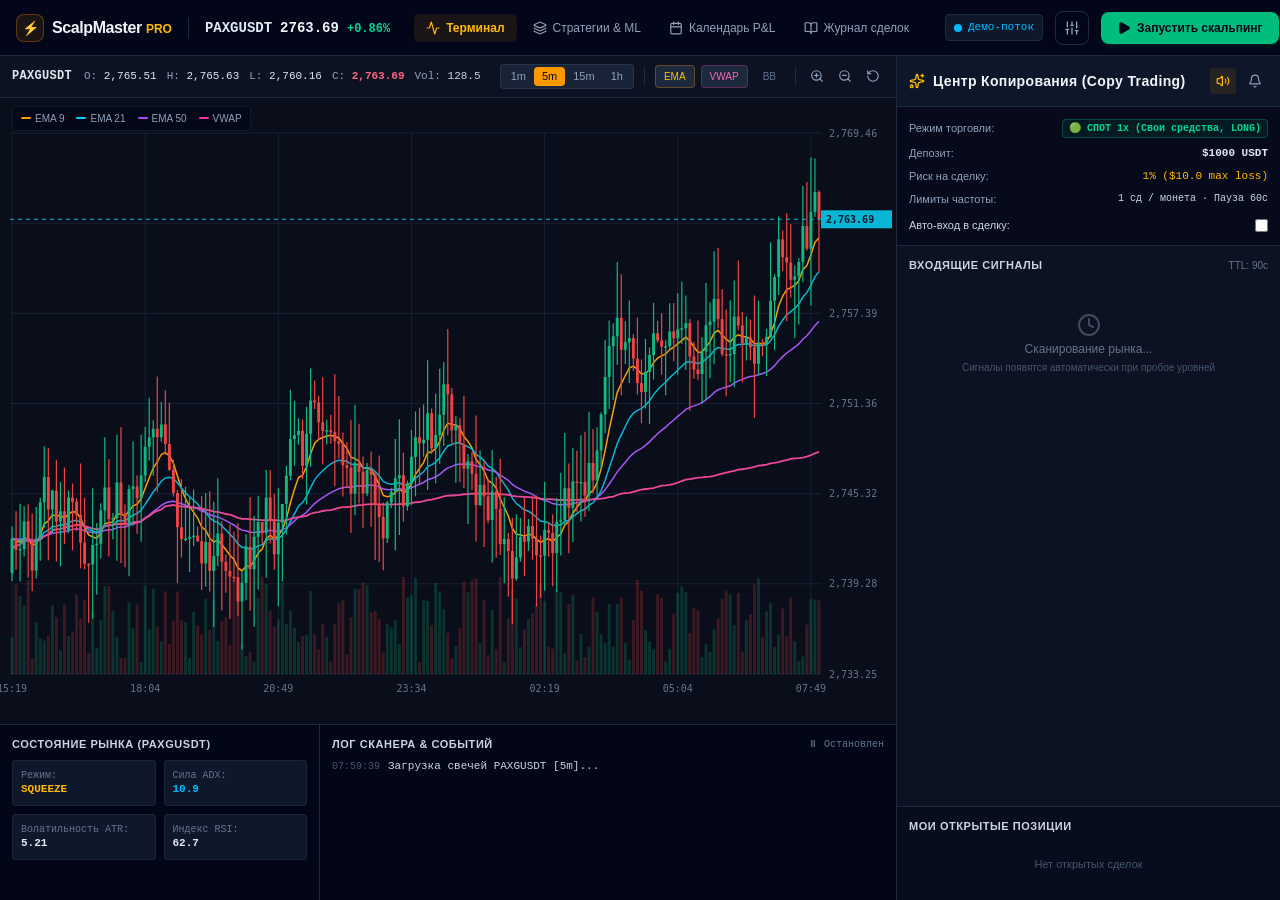
==== commit c4021fce: "feat: implement 5M PRO strategy and dynamic SL/TP Refactor momentum detection for higher trend accur" ====
--- a/docs/index.html
+++ b/docs/index.html
@@ -13,8 +13,8 @@
     <link rel="preconnect" href="https://fonts.googleapis.com" />
     <link rel="preconnect" href="https://fonts.gstatic.com" crossorigin />
     <link href="https://fonts.googleapis.com/css2?family=JetBrains+Mono:wght@400;500;600;700&family=Plus+Jakarta+Sans:wght@400;500;600;700;800&display=swap" rel="stylesheet" />
-    <script type="module" crossorigin src="./assets/index-DmdpE1WW.js"></script>
-    <link rel="stylesheet" crossorigin href="./assets/index-B9tlIBlx.css">
+    <script type="module" crossorigin src="./assets/index-TSL-a1Za.js"></script>
+    <link rel="stylesheet" crossorigin href="./assets/index-C_gfTrmW.css">
   </head>
   <body>
     <div id="root"></div>
--- a/docs/assets/index-C_gfTrmW.css
+++ b/docs/assets/index-C_gfTrmW.css
@@ -0,0 +1,2 @@
+/*! tailwindcss v4.3.4 | MIT License | https://tailwindcss.com */
+@layer properties{@supports (((-webkit-hyphens:none)) and (not (margin-trim:block))) or ((-moz-orient:inline) and (not (color:rgb(from red r g b)))){*,:before,:after,::backdrop{--tw-rotate-x:initial;--tw-rotate-y:initial;--tw-rotate-z:initial;--tw-skew-x:initial;--tw-skew-y:initial;--tw-space-y-reverse:0;--tw-divide-y-reverse:0;--tw-border-style:solid;--tw-leading:initial;--tw-font-weight:initial;--tw-tracking:initial;--tw-shadow:0 0 #0000;--tw-shadow-color:initial;--tw-shadow-alpha:100%;--tw-inset-shadow:0 0 #0000;--tw-inset-shadow-color:initial;--tw-inset-shadow-alpha:100%;--tw-ring-color:initial;--tw-ring-shadow:0 0 #0000;--tw-inset-ring-color:initial;--tw-inset-ring-shadow:0 0 #0000;--tw-ring-inset:initial;--tw-ring-offset-width:0px;--tw-ring-offset-color:#fff;--tw-ring-offset-shadow:0 0 #0000;--tw-blur:initial;--tw-brightness:initial;--tw-contrast:initial;--tw-grayscale:initial;--tw-hue-rotate:initial;--tw-invert:initial;--tw-opacity:initial;--tw-saturate:initial;--tw-sepia:initial;--tw-drop-shadow:initial;--tw-drop-shadow-color:initial;--tw-drop-shadow-alpha:100%;--tw-drop-shadow-size:initial;--tw-backdrop-blur:initial;--tw-backdrop-brightness:initial;--tw-backdrop-contrast:initial;--tw-backdrop-grayscale:initial;--tw-backdrop-hue-rotate:initial;--tw-backdrop-invert:initial;--tw-backdrop-opacity:initial;--tw-backdrop-saturate:initial;--tw-backdrop-sepia:initial;--tw-duration:initial;--tw-content:"";--tw-translate-x:0;--tw-translate-y:0;--tw-translate-z:0;--tw-divide-x-reverse:0}}}@layer theme{:root,:host{--font-sans:-apple-system, BlinkMacSystemFont, "Segoe UI", Roboto, "Helvetica Neue", "Noto Sans", Arial, sans-serif, "Apple Color Emoji", "Segoe UI Emoji", "Segoe UI Symbol", "Noto Color Emoji";--font-mono:ui-monospace, SFMono-Regular, Menlo, Monaco, Consolas, "Liberation Mono", "Courier New", monospace;--color-amber-300:oklch(87.9% .169 91.605);--color-amber-400:oklch(82.8% .189 84.429);--color-amber-500:oklch(76.9% .188 70.08);--color-emerald-300:oklch(84.5% .143 164.978);--color-emerald-400:oklch(76.5% .177 163.223);--color-emerald-500:oklch(69.6% .17 162.48);--color-emerald-950:oklch(26.2% .051 172.552);--color-cyan-400:oklch(78.9% .154 211.53);--color-sky-300:oklch(82.8% .111 230.318);--color-sky-400:oklch(74.6% .16 232.661);--color-sky-500:oklch(68.5% .169 237.323);--color-purple-400:oklch(71.4% .203 305.504);--color-purple-500:oklch(62.7% .265 303.9);--color-purple-600:oklch(55.8% .288 302.321);--color-pink-400:oklch(71.8% .202 349.761);--color-pink-500:oklch(65.6% .241 354.308);--color-rose-300:oklch(81% .117 11.638);--color-rose-400:oklch(71.2% .194 13.428);--color-rose-500:oklch(64.5% .246 16.439);--color-rose-600:oklch(58.6% .253 17.585);--color-rose-800:oklch(45.5% .188 13.697);--color-rose-900:oklch(41% .159 10.272);--color-rose-950:oklch(27.1% .105 12.094);--color-slate-100:oklch(96.8% .007 247.896);--color-slate-200:oklch(92.9% .013 255.508);--color-slate-300:oklch(86.9% .022 252.894);--color-slate-400:oklch(70.4% .04 256.788);--color-slate-500:oklch(55.4% .046 257.417);--color-slate-600:oklch(44.6% .043 257.281);--color-slate-700:oklch(37.2% .044 257.287);--color-slate-800:oklch(27.9% .041 260.031);--color-slate-900:oklch(20.8% .042 265.755);--color-slate-950:oklch(12.9% .042 264.695);--color-black:#000;--color-white:#fff;--spacing:.25rem;--container-lg:32rem;--container-2xl:42rem;--container-5xl:64rem;--text-xs:.75rem;--text-xs--line-height:calc(1 / .75);--text-sm:.875rem;--text-sm--line-height:calc(1.25 / .875);--text-base:1rem;--text-base--line-height:calc(1.5 / 1);--text-lg:1.125rem;--text-lg--line-height:calc(1.75 / 1.125);--text-xl:1.25rem;--text-xl--line-height:calc(1.75 / 1.25);--font-weight-normal:400;--font-weight-medium:500;--font-weight-semibold:600;--font-weight-bold:700;--font-weight-extrabold:800;--font-weight-black:900;--tracking-tight:-.025em;--tracking-wide:.025em;--tracking-wider:.05em;--leading-relaxed:1.625;--radius-md:.375rem;--radius-lg:.5rem;--radius-xl:.75rem;--radius-2xl:1rem;--animate-spin:spin 1s linear infinite;--animate-pulse:pulse 2s cubic-bezier(.4, 0, .6, 1) infinite;--blur-sm:8px;--default-transition-duration:.15s;--default-transition-timing-function:cubic-bezier(.4, 0, .2, 1);--default-font-family:var(--font-sans);--default-mono-font-family:var(--font-mono)}}@layer base{*,:after,:before,::backdrop{box-sizing:border-box;border:0 solid;margin:0;padding:0}::file-selector-button{box-sizing:border-box;border:0 solid;margin:0;padding:0}html,:host{-webkit-text-size-adjust:100%;tab-size:4;line-height:1.5;font-family:var(--default-font-family,-apple-system, BlinkMacSystemFont, "Segoe UI", Roboto, "Helvetica Neue", "Noto Sans", Arial, sans-serif, "Apple Color Emoji", "Segoe UI Emoji", "Segoe UI Symbol", "Noto Color Emoji");font-feature-settings:var(--default-font-feature-settings,normal);font-variation-settings:var(--default-font-variation-settings,normal);-webkit-tap-highlight-color:transparent}hr{height:0;color:inherit;border-top-width:1px}abbr:where([title]){-webkit-text-decoration:underline dotted;text-decoration:underline dotted}h1,h2,h3,h4,h5,h6{font-size:inherit;font-weight:inherit}a{color:inherit;-webkit-text-decoration:inherit;-webkit-text-decoration:inherit;-webkit-text-decoration:inherit;-webkit-text-decoration:inherit;text-decoration:inherit}b,strong{font-weight:bolder}code,kbd,samp,pre{font-family:var(--default-mono-font-family,ui-monospace, SFMono-Regular, Menlo, Monaco, Consolas, "Liberation Mono", "Courier New", monospace);font-feature-settings:var(--default-mono-font-feature-settings,normal);font-variation-settings:var(--default-mono-font-variation-settings,normal);font-size:1em}small{font-size:80%}sub,sup{vertical-align:baseline;font-size:75%;line-height:0;position:relative}sub{bottom:-.25em}sup{top:-.5em}table{text-indent:0;border-color:inherit;border-collapse:collapse}:-moz-focusring:where(:not(iframe)){outline:auto}progress{vertical-align:baseline}summary{display:list-item}ol,ul,menu{list-style:none}img,svg,video,canvas,audio,iframe,embed,object{vertical-align:middle;display:block}img,video{max-width:100%;height:auto}button,input,select,optgroup,textarea{font:inherit;font-feature-settings:inherit;font-variation-settings:inherit;letter-spacing:inherit;color:inherit;opacity:1;background-color:#0000;border-radius:0}::file-selector-button{font:inherit;font-feature-settings:inherit;font-variation-settings:inherit;letter-spacing:inherit;color:inherit;opacity:1;background-color:#0000;border-radius:0}:where(select:is([multiple],[size])) optgroup{font-weight:bolder}:where(select:is([multiple],[size])) optgroup option{padding-inline-start:20px}::file-selector-button{margin-inline-end:4px}::placeholder{opacity:1}@supports (not ((-webkit-appearance:-apple-pay-button))) or (contain-intrinsic-size:1px){::placeholder{color:currentColor}@supports (color:color-mix(in lab, red, red)){::placeholder{color:color-mix(in oklab, currentcolor 50%, transparent)}}}textarea{resize:vertical}::-webkit-search-decoration{-webkit-appearance:none}::-webkit-date-and-time-value{min-height:1lh;text-align:inherit}::-webkit-datetime-edit{display:inline-flex}::-webkit-datetime-edit-fields-wrapper{padding:0}::-webkit-datetime-edit{padding-block:0}::-webkit-datetime-edit-year-field{padding-block:0}::-webkit-datetime-edit-month-field{padding-block:0}::-webkit-datetime-edit-day-field{padding-block:0}::-webkit-datetime-edit-hour-field{padding-block:0}::-webkit-datetime-edit-minute-field{padding-block:0}::-webkit-datetime-edit-second-field{padding-block:0}::-webkit-datetime-edit-millisecond-field{padding-block:0}::-webkit-datetime-edit-meridiem-field{padding-block:0}::-webkit-calendar-picker-indicator{line-height:1}:-moz-ui-invalid{box-shadow:none}button,input:where([type=button],[type=reset],[type=submit]){appearance:button}::file-selector-button{appearance:button}::-webkit-inner-spin-button{height:auto}::-webkit-outer-spin-button{height:auto}[hidden]:where(:not([hidden=until-found])){display:none!important}body{color:#e2e8f0;background-color:#0b0f19;font-family:Plus Jakarta Sans,system-ui,-apple-system,sans-serif}code,pre,.font-mono{font-family:JetBrains Mono,monospace}}@layer components;@layer utilities{.pointer-events-none{pointer-events:none}.visible{visibility:visible}.sr-only{clip-path:inset(50%);white-space:nowrap;border-width:0;width:1px;height:1px;margin:-1px;padding:0;position:absolute;overflow:hidden}.absolute{position:absolute}.fixed{position:fixed}.relative{position:relative}.static{position:static}.inset-0{inset:0}.top-2{top:calc(var(--spacing) * 2)}.left-3{left:calc(var(--spacing) * 3)}.z-10{z-index:10}.z-20{z-index:20}.z-50{z-index:50}.container{width:100%}@media (width>=40rem){.container{max-width:40rem}}@media (width>=48rem){.container{max-width:48rem}}@media (width>=64rem){.container{max-width:64rem}}@media (width>=80rem){.container{max-width:80rem}}@media (width>=96rem){.container{max-width:96rem}}.mx-1{margin-inline:var(--spacing)}.mx-auto{margin-inline:auto}.my-1\.5{margin-block:calc(var(--spacing) * 1.5)}.my-2{margin-block:calc(var(--spacing) * 2)}.mt-0\.5{margin-top:calc(var(--spacing) * .5)}.mt-1{margin-top:var(--spacing)}.mt-2{margin-top:calc(var(--spacing) * 2)}.mt-3{margin-top:calc(var(--spacing) * 3)}.mb-1\.5{margin-bottom:calc(var(--spacing) * 1.5)}.mb-2{margin-bottom:calc(var(--spacing) * 2)}.mb-2\.5{margin-bottom:calc(var(--spacing) * 2.5)}.ml-1{margin-left:var(--spacing)}.block{display:block}.contents{display:contents}.flex{display:flex}.grid{display:grid}.hidden{display:none}.inline{display:inline}.inline-block{display:inline-block}.inline-flex{display:inline-flex}.table{display:table}.h-0\.5{height:calc(var(--spacing) * .5)}.h-1\.5{height:calc(var(--spacing) * 1.5)}.h-2{height:calc(var(--spacing) * 2)}.h-3{height:calc(var(--spacing) * 3)}.h-3\.5{height:calc(var(--spacing) * 3.5)}.h-4{height:calc(var(--spacing) * 4)}.h-5{height:calc(var(--spacing) * 5)}.h-6{height:calc(var(--spacing) * 6)}.h-7{height:calc(var(--spacing) * 7)}.h-8{height:calc(var(--spacing) * 8)}.h-14{height:calc(var(--spacing) * 14)}.h-44{height:calc(var(--spacing) * 44)}.h-full{height:100%}.h-px{height:1px}.h-screen{height:100vh}.max-h-\[90vh\]{max-height:90vh}.min-h-\[64px\]{min-height:64px}.min-h-\[380px\]{min-height:380px}.w-2{width:calc(var(--spacing) * 2)}.w-2\.5{width:calc(var(--spacing) * 2.5)}.w-3{width:calc(var(--spacing) * 3)}.w-3\.5{width:calc(var(--spacing) * 3.5)}.w-4{width:calc(var(--spacing) * 4)}.w-5{width:calc(var(--spacing) * 5)}.w-6{width:calc(var(--spacing) * 6)}.w-7{width:calc(var(--spacing) * 7)}.w-8{width:calc(var(--spacing) * 8)}.w-9{width:calc(var(--spacing) * 9)}.w-80{width:calc(var(--spacing) * 80)}.w-full{width:100%}.w-px{width:1px}.w-screen{width:100vw}.max-w-2xl{max-width:var(--container-2xl)}.max-w-5xl{max-width:var(--container-5xl)}.max-w-\[180px\]{max-width:180px}.max-w-lg{max-width:var(--container-lg)}.min-w-0{min-width:0}.flex-1{flex:1}.shrink-0{flex-shrink:0}.transform{transform:var(--tw-rotate-x, ) var(--tw-rotate-y, ) var(--tw-rotate-z, ) var(--tw-skew-x, ) var(--tw-skew-y, )}.animate-pulse{animation:var(--animate-pulse)}.animate-spin{animation:var(--animate-spin)}.cursor-crosshair{cursor:crosshair}.cursor-not-allowed{cursor:not-allowed}.cursor-pointer{cursor:pointer}.resize{resize:both}.grid-cols-1{grid-template-columns:repeat(1,minmax(0,1fr))}.grid-cols-2{grid-template-columns:repeat(2,minmax(0,1fr))}.grid-cols-3{grid-template-columns:repeat(3,minmax(0,1fr))}.grid-cols-4{grid-template-columns:repeat(4,minmax(0,1fr))}.grid-cols-7{grid-template-columns:repeat(7,minmax(0,1fr))}.flex-col{flex-direction:column}.items-baseline{align-items:baseline}.items-center{align-items:center}.items-start{align-items:flex-start}.justify-between{justify-content:space-between}.justify-center{justify-content:center}.justify-end{justify-content:flex-end}.gap-0\.5{gap:calc(var(--spacing) * .5)}.gap-1{gap:var(--spacing)}.gap-1\.5{gap:calc(var(--spacing) * 1.5)}.gap-2{gap:calc(var(--spacing) * 2)}.gap-2\.5{gap:calc(var(--spacing) * 2.5)}.gap-3{gap:calc(var(--spacing) * 3)}.gap-4{gap:calc(var(--spacing) * 4)}.gap-6{gap:calc(var(--spacing) * 6)}:where(.space-y-1>:not(:last-child)){--tw-space-y-reverse:0;margin-block-start:calc(var(--spacing) * var(--tw-space-y-reverse));margin-block-end:calc(var(--spacing) * calc(1 - var(--tw-space-y-reverse)))}:where(.space-y-1\.5>:not(:last-child)){--tw-space-y-reverse:0;margin-block-start:calc(calc(var(--spacing) * 1.5) * var(--tw-space-y-reverse));margin-block-end:calc(calc(var(--spacing) * 1.5) * calc(1 - var(--tw-space-y-reverse)))}:where(.space-y-2>:not(:last-child)){--tw-space-y-reverse:0;margin-block-start:calc(calc(var(--spacing) * 2) * var(--tw-space-y-reverse));margin-block-end:calc(calc(var(--spacing) * 2) * calc(1 - var(--tw-space-y-reverse)))}:where(.space-y-2\.5>:not(:last-child)){--tw-space-y-reverse:0;margin-block-start:calc(calc(var(--spacing) * 2.5) * var(--tw-space-y-reverse));margin-block-end:calc(calc(var(--spacing) * 2.5) * calc(1 - var(--tw-space-y-reverse)))}:where(.space-y-3>:not(:last-child)){--tw-space-y-reverse:0;margin-block-start:calc(calc(var(--spacing) * 3) * var(--tw-space-y-reverse));margin-block-end:calc(calc(var(--spacing) * 3) * calc(1 - var(--tw-space-y-reverse)))}:where(.space-y-4>:not(:last-child)){--tw-space-y-reverse:0;margin-block-start:calc(calc(var(--spacing) * 4) * var(--tw-space-y-reverse));margin-block-end:calc(calc(var(--spacing) * 4) * calc(1 - var(--tw-space-y-reverse)))}:where(.space-y-6>:not(:last-child)){--tw-space-y-reverse:0;margin-block-start:calc(calc(var(--spacing) * 6) * var(--tw-space-y-reverse));margin-block-end:calc(calc(var(--spacing) * 6) * calc(1 - var(--tw-space-y-reverse)))}:where(.divide-y>:not(:last-child)){--tw-divide-y-reverse:0;border-bottom-style:var(--tw-border-style);border-top-style:var(--tw-border-style);border-top-width:calc(1px * var(--tw-divide-y-reverse));border-bottom-width:calc(1px * calc(1 - var(--tw-divide-y-reverse)))}:where(.divide-slate-800>:not(:last-child)){border-color:var(--color-slate-800)}:where(.divide-slate-800\/60>:not(:last-child)){border-color:#1d293d99}@supports (color:color-mix(in lab, red, red)){:where(.divide-slate-800\/60>:not(:last-child)){border-color:color-mix(in oklab, var(--color-slate-800) 60%, transparent)}}.truncate{text-overflow:ellipsis;white-space:nowrap;overflow:hidden}.overflow-hidden{overflow:hidden}.overflow-x-auto{overflow-x:auto}.overflow-y-auto{overflow-y:auto}.rounded{border-radius:.25rem}.rounded-2xl{border-radius:var(--radius-2xl)}.rounded-full{border-radius:2147483647px}.rounded-lg{border-radius:var(--radius-lg)}.rounded-md{border-radius:var(--radius-md)}.rounded-xl{border-radius:var(--radius-xl)}.border{border-style:var(--tw-border-style);border-width:1px}.border-t{border-top-style:var(--tw-border-style);border-top-width:1px}.border-b{border-bottom-style:var(--tw-border-style);border-bottom-width:1px}.border-l{border-left-style:var(--tw-border-style);border-left-width:1px}.border-amber-400{border-color:var(--color-amber-400)}.border-amber-500{border-color:var(--color-amber-500)}.border-amber-500\/30{border-color:#f99c004d}@supports (color:color-mix(in lab, red, red)){.border-amber-500\/30{border-color:color-mix(in oklab, var(--color-amber-500) 30%, transparent)}}.border-emerald-500{border-color:var(--color-emerald-500)}.border-emerald-500\/30{border-color:#00bb7f4d}@supports (color:color-mix(in lab, red, red)){.border-emerald-500\/30{border-color:color-mix(in oklab, var(--color-emerald-500) 30%, transparent)}}.border-emerald-500\/40{border-color:#00bb7f66}@supports (color:color-mix(in lab, red, red)){.border-emerald-500\/40{border-color:color-mix(in oklab, var(--color-emerald-500) 40%, transparent)}}.border-pink-500\/30{border-color:#f6339a4d}@supports (color:color-mix(in lab, red, red)){.border-pink-500\/30{border-color:color-mix(in oklab, var(--color-pink-500) 30%, transparent)}}.border-rose-500\/30{border-color:#ff23574d}@supports (color:color-mix(in lab, red, red)){.border-rose-500\/30{border-color:color-mix(in oklab, var(--color-rose-500) 30%, transparent)}}.border-rose-500\/40{border-color:#ff235766}@supports (color:color-mix(in lab, red, red)){.border-rose-500\/40{border-color:color-mix(in oklab, var(--color-rose-500) 40%, transparent)}}.border-sky-500\/30{border-color:#00a5ef4d}@supports (color:color-mix(in lab, red, red)){.border-sky-500\/30{border-color:color-mix(in oklab, var(--color-sky-500) 30%, transparent)}}.border-slate-700{border-color:var(--color-slate-700)}.border-slate-700\/60{border-color:#31415899}@supports (color:color-mix(in lab, red, red)){.border-slate-700\/60{border-color:color-mix(in oklab, var(--color-slate-700) 60%, transparent)}}.border-slate-700\/80{border-color:#314158cc}@supports (color:color-mix(in lab, red, red)){.border-slate-700\/80{border-color:color-mix(in oklab, var(--color-slate-700) 80%, transparent)}}.border-slate-800{border-color:var(--color-slate-800)}.border-slate-800\/60{border-color:#1d293d99}@supports (color:color-mix(in lab, red, red)){.border-slate-800\/60{border-color:color-mix(in oklab, var(--color-slate-800) 60%, transparent)}}.border-slate-800\/80{border-color:#1d293dcc}@supports (color:color-mix(in lab, red, red)){.border-slate-800\/80{border-color:color-mix(in oklab, var(--color-slate-800) 80%, transparent)}}.border-slate-900\/50{border-color:#0f172b80}@supports (color:color-mix(in lab, red, red)){.border-slate-900\/50{border-color:color-mix(in oklab, var(--color-slate-900) 50%, transparent)}}.border-transparent{border-color:#0000}.bg-\[\#0a0e1a\]{background-color:#0a0e1a}.bg-\[\#0b0f19\]{background-color:#0b0f19}.bg-amber-400{background-color:var(--color-amber-400)}.bg-amber-500{background-color:var(--color-amber-500)}.bg-amber-500\/10{background-color:#f99c001a}@supports (color:color-mix(in lab, red, red)){.bg-amber-500\/10{background-color:color-mix(in oklab, var(--color-amber-500) 10%, transparent)}}.bg-black\/75{background-color:#000000bf}@supports (color:color-mix(in lab, red, red)){.bg-black\/75{background-color:color-mix(in oklab, var(--color-black) 75%, transparent)}}.bg-cyan-400{background-color:var(--color-cyan-400)}.bg-emerald-400{background-color:var(--color-emerald-400)}.bg-emerald-500{background-color:var(--color-emerald-500)}.bg-emerald-500\/10{background-color:#00bb7f1a}@supports (color:color-mix(in lab, red, red)){.bg-emerald-500\/10{background-color:color-mix(in oklab, var(--color-emerald-500) 10%, transparent)}}.bg-emerald-500\/20{background-color:#00bb7f33}@supports (color:color-mix(in lab, red, red)){.bg-emerald-500\/20{background-color:color-mix(in oklab, var(--color-emerald-500) 20%, transparent)}}.bg-emerald-950\/20{background-color:#002c2233}@supports (color:color-mix(in lab, red, red)){.bg-emerald-950\/20{background-color:color-mix(in oklab, var(--color-emerald-950) 20%, transparent)}}.bg-emerald-950\/30{background-color:#002c224d}@supports (color:color-mix(in lab, red, red)){.bg-emerald-950\/30{background-color:color-mix(in oklab, var(--color-emerald-950) 30%, transparent)}}.bg-pink-500{background-color:var(--color-pink-500)}.bg-purple-500{background-color:var(--color-purple-500)}.bg-purple-600{background-color:var(--color-purple-600)}.bg-rose-400{background-color:var(--color-rose-400)}.bg-rose-500{background-color:var(--color-rose-500)}.bg-rose-500\/10{background-color:#ff23571a}@supports (color:color-mix(in lab, red, red)){.bg-rose-500\/10{background-color:color-mix(in oklab, var(--color-rose-500) 10%, transparent)}}.bg-rose-500\/20{background-color:#ff235733}@supports (color:color-mix(in lab, red, red)){.bg-rose-500\/20{background-color:color-mix(in oklab, var(--color-rose-500) 20%, transparent)}}.bg-rose-600{background-color:var(--color-rose-600)}.bg-rose-950\/20{background-color:#4d021833}@supports (color:color-mix(in lab, red, red)){.bg-rose-950\/20{background-color:color-mix(in oklab, var(--color-rose-950) 20%, transparent)}}.bg-rose-950\/30{background-color:#4d02184d}@supports (color:color-mix(in lab, red, red)){.bg-rose-950\/30{background-color:color-mix(in oklab, var(--color-rose-950) 30%, transparent)}}.bg-sky-400{background-color:var(--color-sky-400)}.bg-slate-700{background-color:var(--color-slate-700)}.bg-slate-700\/60{background-color:#31415899}@supports (color:color-mix(in lab, red, red)){.bg-slate-700\/60{background-color:color-mix(in oklab, var(--color-slate-700) 60%, transparent)}}.bg-slate-800{background-color:var(--color-slate-800)}.bg-slate-800\/80{background-color:#1d293dcc}@supports (color:color-mix(in lab, red, red)){.bg-slate-800\/80{background-color:color-mix(in oklab, var(--color-slate-800) 80%, transparent)}}.bg-slate-900{background-color:var(--color-slate-900)}.bg-slate-900\/40{background-color:#0f172b66}@supports (color:color-mix(in lab, red, red)){.bg-slate-900\/40{background-color:color-mix(in oklab, var(--color-slate-900) 40%, transparent)}}.bg-slate-900\/50{background-color:#0f172b80}@supports (color:color-mix(in lab, red, red)){.bg-slate-900\/50{background-color:color-mix(in oklab, var(--color-slate-900) 50%, transparent)}}.bg-slate-900\/60{background-color:#0f172b99}@supports (color:color-mix(in lab, red, red)){.bg-slate-900\/60{background-color:color-mix(in oklab, var(--color-slate-900) 60%, transparent)}}.bg-slate-900\/80{background-color:#0f172bcc}@supports (color:color-mix(in lab, red, red)){.bg-slate-900\/80{background-color:color-mix(in oklab, var(--color-slate-900) 80%, transparent)}}.bg-slate-900\/90{background-color:#0f172be6}@supports (color:color-mix(in lab, red, red)){.bg-slate-900\/90{background-color:color-mix(in oklab, var(--color-slate-900) 90%, transparent)}}.bg-slate-950{background-color:var(--color-slate-950)}.bg-slate-950\/30{background-color:#0206184d}@supports (color:color-mix(in lab, red, red)){.bg-slate-950\/30{background-color:color-mix(in oklab, var(--color-slate-950) 30%, transparent)}}.bg-slate-950\/40{background-color:#02061866}@supports (color:color-mix(in lab, red, red)){.bg-slate-950\/40{background-color:color-mix(in oklab, var(--color-slate-950) 40%, transparent)}}.bg-slate-950\/60{background-color:#02061899}@supports (color:color-mix(in lab, red, red)){.bg-slate-950\/60{background-color:color-mix(in oklab, var(--color-slate-950) 60%, transparent)}}.bg-slate-950\/70{background-color:#020618b3}@supports (color:color-mix(in lab, red, red)){.bg-slate-950\/70{background-color:color-mix(in oklab, var(--color-slate-950) 70%, transparent)}}.bg-slate-950\/80{background-color:#020618cc}@supports (color:color-mix(in lab, red, red)){.bg-slate-950\/80{background-color:color-mix(in oklab, var(--color-slate-950) 80%, transparent)}}.bg-slate-950\/90{background-color:#020618e6}@supports (color:color-mix(in lab, red, red)){.bg-slate-950\/90{background-color:color-mix(in oklab, var(--color-slate-950) 90%, transparent)}}.fill-current{fill:currentColor}.p-0\.5{padding:calc(var(--spacing) * .5)}.p-1{padding:var(--spacing)}.p-1\.5{padding:calc(var(--spacing) * 1.5)}.p-2{padding:calc(var(--spacing) * 2)}.p-2\.5{padding:calc(var(--spacing) * 2.5)}.p-3{padding:calc(var(--spacing) * 3)}.p-4{padding:calc(var(--spacing) * 4)}.p-5{padding:calc(var(--spacing) * 5)}.p-6{padding:calc(var(--spacing) * 6)}.px-1\.5{padding-inline:calc(var(--spacing) * 1.5)}.px-2{padding-inline:calc(var(--spacing) * 2)}.px-2\.5{padding-inline:calc(var(--spacing) * 2.5)}.px-3{padding-inline:calc(var(--spacing) * 3)}.px-4{padding-inline:calc(var(--spacing) * 4)}.px-5{padding-inline:calc(var(--spacing) * 5)}.py-0\.5{padding-block:calc(var(--spacing) * .5)}.py-1{padding-block:var(--spacing)}.py-1\.5{padding-block:calc(var(--spacing) * 1.5)}.py-2{padding-block:calc(var(--spacing) * 2)}.py-2\.5{padding-block:calc(var(--spacing) * 2.5)}.py-3{padding-block:calc(var(--spacing) * 3)}.py-4{padding-block:calc(var(--spacing) * 4)}.py-8{padding-block:calc(var(--spacing) * 8)}.py-12{padding-block:calc(var(--spacing) * 12)}.pt-1{padding-top:var(--spacing)}.pt-3{padding-top:calc(var(--spacing) * 3)}.pb-1{padding-bottom:var(--spacing)}.pb-3{padding-bottom:calc(var(--spacing) * 3)}.text-center{text-align:center}.text-left{text-align:left}.text-right{text-align:right}.font-mono{font-family:var(--font-mono)}.font-sans{font-family:var(--font-sans)}.text-base{font-size:var(--text-base);line-height:var(--tw-leading,var(--text-base--line-height))}.text-lg{font-size:var(--text-lg);line-height:var(--tw-leading,var(--text-lg--line-height))}.text-sm{font-size:var(--text-sm);line-height:var(--tw-leading,var(--text-sm--line-height))}.text-xl{font-size:var(--text-xl);line-height:var(--tw-leading,var(--text-xl--line-height))}.text-xs{font-size:var(--text-xs);line-height:var(--tw-leading,var(--text-xs--line-height))}.text-\[9px\]{font-size:9px}.text-\[10px\]{font-size:10px}.text-\[11px\]{font-size:11px}.text-\[12px\]{font-size:12px}.text-\[13px\]{font-size:13px}.leading-relaxed{--tw-leading:var(--leading-relaxed);line-height:var(--leading-relaxed)}.font-black{--tw-font-weight:var(--font-weight-black);font-weight:var(--font-weight-black)}.font-bold{--tw-font-weight:var(--font-weight-bold);font-weight:var(--font-weight-bold)}.font-extrabold{--tw-font-weight:var(--font-weight-extrabold);font-weight:var(--font-weight-extrabold)}.font-medium{--tw-font-weight:var(--font-weight-medium);font-weight:var(--font-weight-medium)}.font-normal{--tw-font-weight:var(--font-weight-normal);font-weight:var(--font-weight-normal)}.font-semibold{--tw-font-weight:var(--font-weight-semibold);font-weight:var(--font-weight-semibold)}.tracking-tight{--tw-tracking:var(--tracking-tight);letter-spacing:var(--tracking-tight)}.tracking-wide{--tw-tracking:var(--tracking-wide);letter-spacing:var(--tracking-wide)}.tracking-wider{--tw-tracking:var(--tracking-wider);letter-spacing:var(--tracking-wider)}.whitespace-nowrap{white-space:nowrap}.text-amber-400{color:var(--color-amber-400)}.text-amber-500{color:var(--color-amber-500)}.text-emerald-300{color:var(--color-emerald-300)}.text-emerald-400{color:var(--color-emerald-400)}.text-emerald-400\/80{color:#00d294cc}@supports (color:color-mix(in lab, red, red)){.text-emerald-400\/80{color:color-mix(in oklab, var(--color-emerald-400) 80%, transparent)}}.text-pink-400{color:var(--color-pink-400)}.text-purple-400{color:var(--color-purple-400)}.text-rose-400{color:var(--color-rose-400)}.text-rose-400\/80{color:#ff667fcc}@supports (color:color-mix(in lab, red, red)){.text-rose-400\/80{color:color-mix(in oklab, var(--color-rose-400) 80%, transparent)}}.text-sky-300{color:var(--color-sky-300)}.text-sky-400{color:var(--color-sky-400)}.text-slate-100{color:var(--color-slate-100)}.text-slate-200{color:var(--color-slate-200)}.text-slate-300{color:var(--color-slate-300)}.text-slate-400{color:var(--color-slate-400)}.text-slate-500{color:var(--color-slate-500)}.text-slate-600{color:var(--color-slate-600)}.text-slate-950{color:var(--color-slate-950)}.text-white{color:var(--color-white)}.lowercase{text-transform:lowercase}.uppercase{text-transform:uppercase}.opacity-30{opacity:.3}.opacity-40{opacity:.4}.opacity-60{opacity:.6}.shadow-2xl{--tw-shadow:0 25px 50px -12px var(--tw-shadow-color,#00000040);box-shadow:var(--tw-inset-shadow), var(--tw-inset-ring-shadow), var(--tw-ring-offset-shadow), var(--tw-ring-shadow), var(--tw-shadow)}.shadow-lg{--tw-shadow:0 10px 15px -3px var(--tw-shadow-color,#0000001a), 0 4px 6px -4px var(--tw-shadow-color,#0000001a);box-shadow:var(--tw-inset-shadow), var(--tw-inset-ring-shadow), var(--tw-ring-offset-shadow), var(--tw-ring-shadow), var(--tw-shadow)}.shadow-md{--tw-shadow:0 4px 6px -1px var(--tw-shadow-color,#0000001a), 0 2px 4px -2px var(--tw-shadow-color,#0000001a);box-shadow:var(--tw-inset-shadow), var(--tw-inset-ring-shadow), var(--tw-ring-offset-shadow), var(--tw-ring-shadow), var(--tw-shadow)}.ring-2{--tw-ring-shadow:var(--tw-ring-inset, ) 0 0 0 calc(2px + var(--tw-ring-offset-width)) var(--tw-ring-color,currentcolor);box-shadow:var(--tw-inset-shadow), var(--tw-inset-ring-shadow), var(--tw-ring-offset-shadow), var(--tw-ring-shadow), var(--tw-shadow)}.shadow-emerald-950\/20{--tw-shadow-color:#002c2233}@supports (color:color-mix(in lab, red, red)){.shadow-emerald-950\/20{--tw-shadow-color:color-mix(in oklab, color-mix(in oklab, var(--color-emerald-950) 20%, transparent) var(--tw-shadow-alpha), transparent)}}.shadow-emerald-950\/40{--tw-shadow-color:#002c2266}@supports (color:color-mix(in lab, red, red)){.shadow-emerald-950\/40{--tw-shadow-color:color-mix(in oklab, color-mix(in oklab, var(--color-emerald-950) 40%, transparent) var(--tw-shadow-alpha), transparent)}}.shadow-rose-950\/20{--tw-shadow-color:#4d021833}@supports (color:color-mix(in lab, red, red)){.shadow-rose-950\/20{--tw-shadow-color:color-mix(in oklab, color-mix(in oklab, var(--color-rose-950) 20%, transparent) var(--tw-shadow-alpha), transparent)}}.shadow-rose-950\/40{--tw-shadow-color:#4d021866}@supports (color:color-mix(in lab, red, red)){.shadow-rose-950\/40{--tw-shadow-color:color-mix(in oklab, color-mix(in oklab, var(--color-rose-950) 40%, transparent) var(--tw-shadow-alpha), transparent)}}.ring-amber-400{--tw-ring-color:var(--color-amber-400)}.blur{--tw-blur:blur(8px);filter:var(--tw-blur, ) var(--tw-brightness, ) var(--tw-contrast, ) var(--tw-grayscale, ) var(--tw-hue-rotate, ) var(--tw-invert, ) var(--tw-saturate, ) var(--tw-sepia, ) var(--tw-drop-shadow, )}.filter{filter:var(--tw-blur, ) var(--tw-brightness, ) var(--tw-contrast, ) var(--tw-grayscale, ) var(--tw-hue-rotate, ) var(--tw-invert, ) var(--tw-saturate, ) var(--tw-sepia, ) var(--tw-drop-shadow, )}.filter\!{filter:var(--tw-blur, ) var(--tw-brightness, ) var(--tw-contrast, ) var(--tw-grayscale, ) var(--tw-hue-rotate, ) var(--tw-invert, ) var(--tw-saturate, ) var(--tw-sepia, ) var(--tw-drop-shadow, )!important}.backdrop-blur{--tw-backdrop-blur:blur(8px);-webkit-backdrop-filter:var(--tw-backdrop-blur, ) var(--tw-backdrop-brightness, ) var(--tw-backdrop-contrast, ) var(--tw-backdrop-grayscale, ) var(--tw-backdrop-hue-rotate, ) var(--tw-backdrop-invert, ) var(--tw-backdrop-opacity, ) var(--tw-backdrop-saturate, ) var(--tw-backdrop-sepia, );backdrop-filter:var(--tw-backdrop-blur, ) var(--tw-backdrop-brightness, ) var(--tw-backdrop-contrast, ) var(--tw-backdrop-grayscale, ) var(--tw-backdrop-hue-rotate, ) var(--tw-backdrop-invert, ) var(--tw-backdrop-opacity, ) var(--tw-backdrop-saturate, ) var(--tw-backdrop-sepia, )}.backdrop-blur-sm{--tw-backdrop-blur:blur(var(--blur-sm));-webkit-backdrop-filter:var(--tw-backdrop-blur, ) var(--tw-backdrop-brightness, ) var(--tw-backdrop-contrast, ) var(--tw-backdrop-grayscale, ) var(--tw-backdrop-hue-rotate, ) var(--tw-backdrop-invert, ) var(--tw-backdrop-opacity, ) var(--tw-backdrop-saturate, ) var(--tw-backdrop-sepia, );backdrop-filter:var(--tw-backdrop-blur, ) var(--tw-backdrop-brightness, ) var(--tw-backdrop-contrast, ) var(--tw-backdrop-grayscale, ) var(--tw-backdrop-hue-rotate, ) var(--tw-backdrop-invert, ) var(--tw-backdrop-opacity, ) var(--tw-backdrop-saturate, ) var(--tw-backdrop-sepia, )}.transition{transition-property:color,background-color,border-color,outline-color,text-decoration-color,fill,stroke,--tw-gradient-from,--tw-gradient-via,--tw-gradient-to,opacity,box-shadow,transform,translate,scale,rotate,filter,-webkit-backdrop-filter,backdrop-filter,display,content-visibility,overlay,pointer-events;transition-timing-function:var(--tw-ease,var(--default-transition-timing-function));transition-duration:var(--tw-duration,var(--default-transition-duration))}.transition-all{transition-property:all;transition-timing-function:var(--tw-ease,var(--default-transition-timing-function));transition-duration:var(--tw-duration,var(--default-transition-duration))}.transition-colors{transition-property:color,background-color,border-color,outline-color,text-decoration-color,fill,stroke,--tw-gradient-from,--tw-gradient-via,--tw-gradient-to;transition-timing-function:var(--tw-ease,var(--default-transition-timing-function));transition-duration:var(--tw-duration,var(--default-transition-duration))}.duration-500{--tw-duration:.5s;transition-duration:.5s}.select-none{-webkit-user-select:none;user-select:none}:is(:where(.peer):checked~.peer-checked\:bg-amber-500){background-color:var(--color-amber-500)}:is(:where(.peer):focus~.peer-focus\:outline-none){--tw-outline-style:none;outline-style:none}.after\:absolute:after{content:var(--tw-content);position:absolute}.after\:top-\[2px\]:after{content:var(--tw-content);top:2px}.after\:left-\[2px\]:after{content:var(--tw-content);left:2px}.after\:h-4:after{content:var(--tw-content);height:calc(var(--spacing) * 4)}.after\:w-4:after{content:var(--tw-content);width:calc(var(--spacing) * 4)}.after\:rounded-full:after{content:var(--tw-content);border-radius:2147483647px}.after\:border:after{content:var(--tw-content);border-style:var(--tw-border-style);border-width:1px}.after\:border-slate-300:after{content:var(--tw-content);border-color:var(--color-slate-300)}.after\:bg-white:after{content:var(--tw-content);background-color:var(--color-white)}.after\:transition-all:after{content:var(--tw-content);transition-property:all;transition-timing-function:var(--tw-ease,var(--default-transition-timing-function));transition-duration:var(--tw-duration,var(--default-transition-duration))}.after\:content-\[\'\'\]:after{--tw-content:"";content:var(--tw-content)}:is(:where(.peer):checked~.peer-checked\:after\:translate-x-full):after{content:var(--tw-content);--tw-translate-x:100%;translate:var(--tw-translate-x) var(--tw-translate-y)}:is(:where(.peer):checked~.peer-checked\:after\:border-white):after{content:var(--tw-content);border-color:var(--color-white)}@media (hover:hover){.hover\:border-rose-800\/60:hover{border-color:#a3003799}@supports (color:color-mix(in lab, red, red)){.hover\:border-rose-800\/60:hover{border-color:color-mix(in oklab, var(--color-rose-800) 60%, transparent)}}.hover\:border-rose-900:hover{border-color:var(--color-rose-900)}.hover\:border-slate-700:hover{border-color:var(--color-slate-700)}.hover\:bg-amber-400:hover{background-color:var(--color-amber-400)}.hover\:bg-amber-500\/20:hover{background-color:#f99c0033}@supports (color:color-mix(in lab, red, red)){.hover\:bg-amber-500\/20:hover{background-color:color-mix(in oklab, var(--color-amber-500) 20%, transparent)}}.hover\:bg-emerald-300:hover{background-color:var(--color-emerald-300)}.hover\:bg-emerald-400:hover{background-color:var(--color-emerald-400)}.hover\:bg-emerald-950\/50:hover{background-color:#002c2280}@supports (color:color-mix(in lab, red, red)){.hover\:bg-emerald-950\/50:hover{background-color:color-mix(in oklab, var(--color-emerald-950) 50%, transparent)}}.hover\:bg-purple-500:hover{background-color:var(--color-purple-500)}.hover\:bg-rose-300:hover{background-color:var(--color-rose-300)}.hover\:bg-rose-500:hover{background-color:var(--color-rose-500)}.hover\:bg-rose-950\/40:hover{background-color:#4d021866}@supports (color:color-mix(in lab, red, red)){.hover\:bg-rose-950\/40:hover{background-color:color-mix(in oklab, var(--color-rose-950) 40%, transparent)}}.hover\:bg-rose-950\/50:hover{background-color:#4d021880}@supports (color:color-mix(in lab, red, red)){.hover\:bg-rose-950\/50:hover{background-color:color-mix(in oklab, var(--color-rose-950) 50%, transparent)}}.hover\:bg-slate-700:hover{background-color:var(--color-slate-700)}.hover\:bg-slate-800:hover{background-color:var(--color-slate-800)}.hover\:bg-slate-800\/40:hover{background-color:#1d293d66}@supports (color:color-mix(in lab, red, red)){.hover\:bg-slate-800\/40:hover{background-color:color-mix(in oklab, var(--color-slate-800) 40%, transparent)}}.hover\:bg-slate-900:hover{background-color:var(--color-slate-900)}.hover\:text-amber-300:hover{color:var(--color-amber-300)}.hover\:text-rose-400:hover{color:var(--color-rose-400)}.hover\:text-slate-100:hover{color:var(--color-slate-100)}.hover\:text-slate-200:hover{color:var(--color-slate-200)}.hover\:text-slate-300:hover{color:var(--color-slate-300)}}.focus\:border-amber-500:focus{border-color:var(--color-amber-500)}.focus\:ring-0:focus{--tw-ring-shadow:var(--tw-ring-inset, ) 0 0 0 calc(0px + var(--tw-ring-offset-width)) var(--tw-ring-color,currentcolor);box-shadow:var(--tw-inset-shadow), var(--tw-inset-ring-shadow), var(--tw-ring-offset-shadow), var(--tw-ring-shadow), var(--tw-shadow)}.focus\:outline-none:focus{--tw-outline-style:none;outline-style:none}.disabled\:opacity-40:disabled{opacity:.4}.disabled\:opacity-50:disabled{opacity:.5}@media (width>=40rem){.sm\:flex{display:flex}.sm\:w-80{width:calc(var(--spacing) * 80)}.sm\:w-96{width:calc(var(--spacing) * 96)}.sm\:grid-cols-4{grid-template-columns:repeat(4,minmax(0,1fr))}.sm\:flex-row{flex-direction:row}.sm\:items-center{align-items:center}:where(.sm\:divide-x>:not(:last-child)){--tw-divide-x-reverse:0;border-inline-style:var(--tw-border-style);border-inline-start-width:calc(1px * var(--tw-divide-x-reverse));border-inline-end-width:calc(1px * calc(1 - var(--tw-divide-x-reverse)))}:where(.sm\:divide-y-0>:not(:last-child)){--tw-divide-y-reverse:0;border-bottom-style:var(--tw-border-style);border-top-style:var(--tw-border-style);border-top-width:calc(0px * var(--tw-divide-y-reverse));border-bottom-width:calc(0px * calc(1 - var(--tw-divide-y-reverse)))}}@media (width>=48rem){.md\:flex{display:flex}.md\:grid-cols-2{grid-template-columns:repeat(2,minmax(0,1fr))}.md\:flex-row{flex-direction:row}.md\:items-center{align-items:center}}}::-webkit-scrollbar{width:5px;height:5px}::-webkit-scrollbar-track{background:#0f172a}::-webkit-scrollbar-thumb{background:#334155;border-radius:3px}::-webkit-scrollbar-thumb:hover{background:#475569}@property --tw-rotate-x{syntax:"*";inherits:false}@property --tw-rotate-y{syntax:"*";inherits:false}@property --tw-rotate-z{syntax:"*";inherits:false}@property --tw-skew-x{syntax:"*";inherits:false}@property --tw-skew-y{syntax:"*";inherits:false}@property --tw-space-y-reverse{syntax:"*";inherits:false;initial-value:0}@property --tw-divide-y-reverse{syntax:"*";inherits:false;initial-value:0}@property --tw-border-style{syntax:"*";inherits:false;initial-value:solid}@property --tw-leading{syntax:"*";inherits:false}@property --tw-font-weight{syntax:"*";inherits:false}@property --tw-tracking{syntax:"*";inherits:false}@property --tw-shadow{syntax:"*";inherits:false;initial-value:0 0 #0000}@property --tw-shadow-color{syntax:"*";inherits:false}@property --tw-shadow-alpha{syntax:"<percentage>";inherits:false;initial-value:100%}@property --tw-inset-shadow{syntax:"*";inherits:false;initial-value:0 0 #0000}@property --tw-inset-shadow-color{syntax:"*";inherits:false}@property --tw-inset-shadow-alpha{syntax:"<percentage>";inherits:false;initial-value:100%}@property --tw-ring-color{syntax:"*";inherits:false}@property --tw-ring-shadow{syntax:"*";inherits:false;initial-value:0 0 #0000}@property --tw-inset-ring-color{syntax:"*";inherits:false}@property --tw-inset-ring-shadow{syntax:"*";inherits:false;initial-value:0 0 #0000}@property --tw-ring-inset{syntax:"*";inherits:false}@property --tw-ring-offset-width{syntax:"<length>";inherits:false;initial-value:0}@property --tw-ring-offset-color{syntax:"*";inherits:false;initial-value:#fff}@property --tw-ring-offset-shadow{syntax:"*";inherits:false;initial-value:0 0 #0000}@property --tw-blur{syntax:"*";inherits:false}@property --tw-brightness{syntax:"*";inherits:false}@property --tw-contrast{syntax:"*";inherits:false}@property --tw-grayscale{syntax:"*";inherits:false}@property --tw-hue-rotate{syntax:"*";inherits:false}@property --tw-invert{syntax:"*";inherits:false}@property --tw-opacity{syntax:"*";inherits:false}@property --tw-saturate{syntax:"*";inherits:false}@property --tw-sepia{syntax:"*";inherits:false}@property --tw-drop-shadow{syntax:"*";inherits:false}@property --tw-drop-shadow-color{syntax:"*";inherits:false}@property --tw-drop-shadow-alpha{syntax:"<percentage>";inherits:false;initial-value:100%}@property --tw-drop-shadow-size{syntax:"*";inherits:false}@property --tw-backdrop-blur{syntax:"*";inherits:false}@property --tw-backdrop-brightness{syntax:"*";inherits:false}@property --tw-backdrop-contrast{syntax:"*";inherits:false}@property --tw-backdrop-grayscale{syntax:"*";inherits:false}@property --tw-backdrop-hue-rotate{syntax:"*";inherits:false}@property --tw-backdrop-invert{syntax:"*";inherits:false}@property --tw-backdrop-opacity{syntax:"*";inherits:false}@property --tw-backdrop-saturate{syntax:"*";inherits:false}@property --tw-backdrop-sepia{syntax:"*";inherits:false}@property --tw-duration{syntax:"*";inherits:false}@property --tw-content{syntax:"*";inherits:false;initial-value:""}@property --tw-translate-x{syntax:"*";inherits:false;initial-value:0}@property --tw-translate-y{syntax:"*";inherits:false;initial-value:0}@property --tw-translate-z{syntax:"*";inherits:false;initial-value:0}@property --tw-divide-x-reverse{syntax:"*";inherits:false;initial-value:0}@keyframes spin{to{transform:rotate(360deg)}}@keyframes pulse{50%{opacity:.5}}
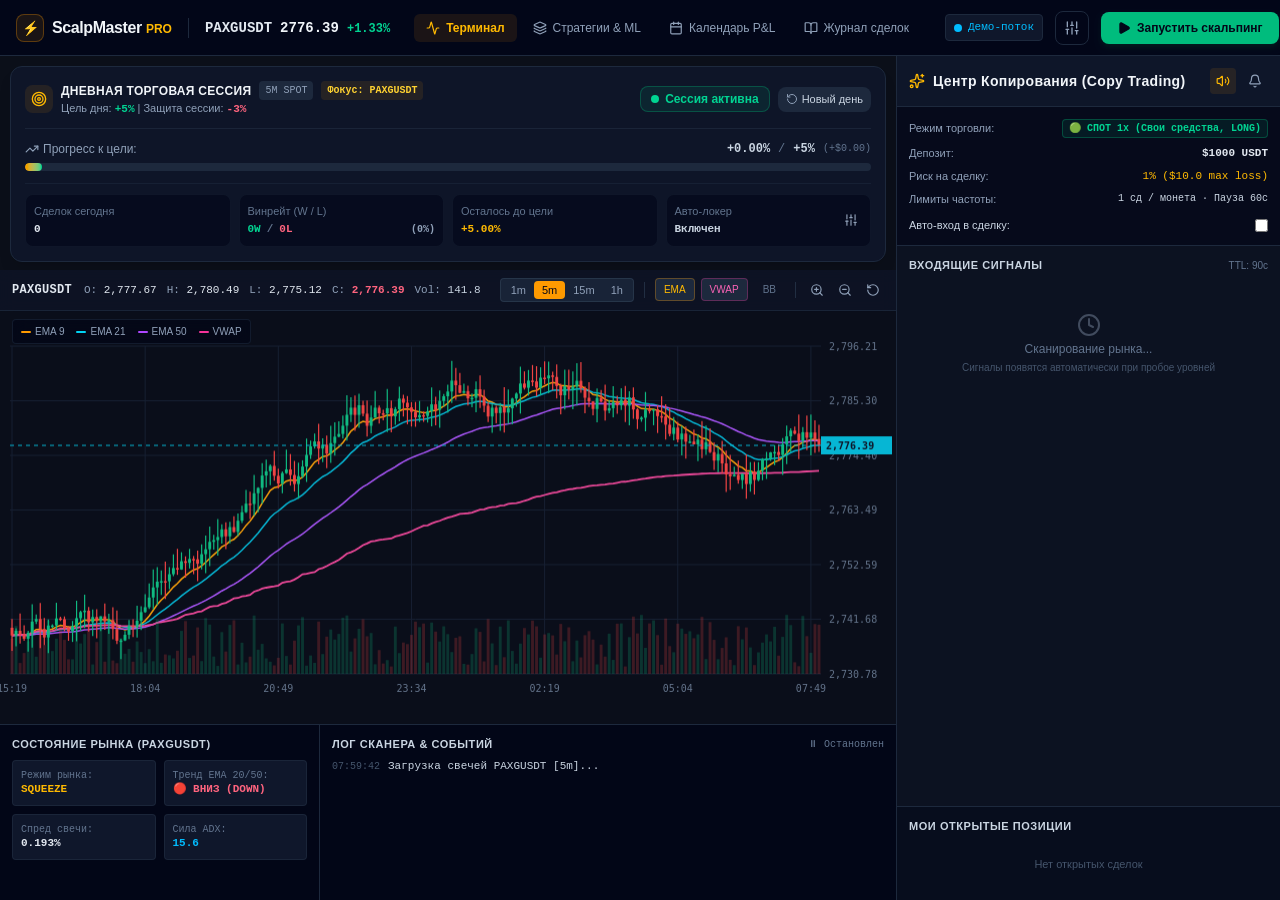
==== commit 01fed8da: "feat: add daily session limits and risk management Introduce daily profit targets and loss limits (C" ====
--- a/docs/index.html
+++ b/docs/index.html
@@ -13,8 +13,8 @@
     <link rel="preconnect" href="https://fonts.googleapis.com" />
     <link rel="preconnect" href="https://fonts.gstatic.com" crossorigin />
     <link href="https://fonts.googleapis.com/css2?family=JetBrains+Mono:wght@400;500;600;700&family=Plus+Jakarta+Sans:wght@400;500;600;700;800&display=swap" rel="stylesheet" />
-    <script type="module" crossorigin src="./assets/index-TSL-a1Za.js"></script>
-    <link rel="stylesheet" crossorigin href="./assets/index-C_gfTrmW.css">
+    <script type="module" crossorigin src="./assets/index-pjrw4dfA.js"></script>
+    <link rel="stylesheet" crossorigin href="./assets/index-EnyWvsJS.css">
   </head>
   <body>
     <div id="root"></div>
--- a/docs/assets/index-EnyWvsJS.css
+++ b/docs/assets/index-EnyWvsJS.css
@@ -0,0 +1,2 @@
+/*! tailwindcss v4.3.4 | MIT License | https://tailwindcss.com */
+@layer properties{@supports (((-webkit-hyphens:none)) and (not (margin-trim:block))) or ((-moz-orient:inline) and (not (color:rgb(from red r g b)))){*,:before,:after,::backdrop{--tw-rotate-x:initial;--tw-rotate-y:initial;--tw-rotate-z:initial;--tw-skew-x:initial;--tw-skew-y:initial;--tw-space-y-reverse:0;--tw-divide-y-reverse:0;--tw-border-style:solid;--tw-gradient-position:initial;--tw-gradient-from:#0000;--tw-gradient-via:#0000;--tw-gradient-to:#0000;--tw-gradient-stops:initial;--tw-gradient-via-stops:initial;--tw-gradient-from-position:0%;--tw-gradient-via-position:50%;--tw-gradient-to-position:100%;--tw-leading:initial;--tw-font-weight:initial;--tw-tracking:initial;--tw-shadow:0 0 #0000;--tw-shadow-color:initial;--tw-shadow-alpha:100%;--tw-inset-shadow:0 0 #0000;--tw-inset-shadow-color:initial;--tw-inset-shadow-alpha:100%;--tw-ring-color:initial;--tw-ring-shadow:0 0 #0000;--tw-inset-ring-color:initial;--tw-inset-ring-shadow:0 0 #0000;--tw-ring-inset:initial;--tw-ring-offset-width:0px;--tw-ring-offset-color:#fff;--tw-ring-offset-shadow:0 0 #0000;--tw-blur:initial;--tw-brightness:initial;--tw-contrast:initial;--tw-grayscale:initial;--tw-hue-rotate:initial;--tw-invert:initial;--tw-opacity:initial;--tw-saturate:initial;--tw-sepia:initial;--tw-drop-shadow:initial;--tw-drop-shadow-color:initial;--tw-drop-shadow-alpha:100%;--tw-drop-shadow-size:initial;--tw-backdrop-blur:initial;--tw-backdrop-brightness:initial;--tw-backdrop-contrast:initial;--tw-backdrop-grayscale:initial;--tw-backdrop-hue-rotate:initial;--tw-backdrop-invert:initial;--tw-backdrop-opacity:initial;--tw-backdrop-saturate:initial;--tw-backdrop-sepia:initial;--tw-duration:initial;--tw-content:"";--tw-translate-x:0;--tw-translate-y:0;--tw-translate-z:0;--tw-divide-x-reverse:0}}}@layer theme{:root,:host{--font-sans:-apple-system, BlinkMacSystemFont, "Segoe UI", Roboto, "Helvetica Neue", "Noto Sans", Arial, sans-serif, "Apple Color Emoji", "Segoe UI Emoji", "Segoe UI Symbol", "Noto Color Emoji";--font-mono:ui-monospace, SFMono-Regular, Menlo, Monaco, Consolas, "Liberation Mono", "Courier New", monospace;--color-amber-300:oklch(87.9% .169 91.605);--color-amber-400:oklch(82.8% .189 84.429);--color-amber-500:oklch(76.9% .188 70.08);--color-amber-950:oklch(27.9% .077 45.635);--color-emerald-100:oklch(95% .052 163.051);--color-emerald-300:oklch(84.5% .143 164.978);--color-emerald-400:oklch(76.5% .177 163.223);--color-emerald-500:oklch(69.6% .17 162.48);--color-emerald-950:oklch(26.2% .051 172.552);--color-cyan-400:oklch(78.9% .154 211.53);--color-sky-300:oklch(82.8% .111 230.318);--color-sky-400:oklch(74.6% .16 232.661);--color-sky-500:oklch(68.5% .169 237.323);--color-purple-400:oklch(71.4% .203 305.504);--color-purple-500:oklch(62.7% .265 303.9);--color-purple-600:oklch(55.8% .288 302.321);--color-pink-400:oklch(71.8% .202 349.761);--color-pink-500:oklch(65.6% .241 354.308);--color-rose-100:oklch(94.1% .03 12.58);--color-rose-300:oklch(81% .117 11.638);--color-rose-400:oklch(71.2% .194 13.428);--color-rose-500:oklch(64.5% .246 16.439);--color-rose-600:oklch(58.6% .253 17.585);--color-rose-800:oklch(45.5% .188 13.697);--color-rose-900:oklch(41% .159 10.272);--color-rose-950:oklch(27.1% .105 12.094);--color-slate-100:oklch(96.8% .007 247.896);--color-slate-200:oklch(92.9% .013 255.508);--color-slate-300:oklch(86.9% .022 252.894);--color-slate-400:oklch(70.4% .04 256.788);--color-slate-500:oklch(55.4% .046 257.417);--color-slate-600:oklch(44.6% .043 257.281);--color-slate-700:oklch(37.2% .044 257.287);--color-slate-800:oklch(27.9% .041 260.031);--color-slate-900:oklch(20.8% .042 265.755);--color-slate-950:oklch(12.9% .042 264.695);--color-black:#000;--color-white:#fff;--spacing:.25rem;--container-lg:32rem;--container-2xl:42rem;--container-5xl:64rem;--text-xs:.75rem;--text-xs--line-height:calc(1 / .75);--text-sm:.875rem;--text-sm--line-height:calc(1.25 / .875);--text-base:1rem;--text-base--line-height:calc(1.5 / 1);--text-lg:1.125rem;--text-lg--line-height:calc(1.75 / 1.125);--text-xl:1.25rem;--text-xl--line-height:calc(1.75 / 1.25);--font-weight-normal:400;--font-weight-medium:500;--font-weight-semibold:600;--font-weight-bold:700;--font-weight-extrabold:800;--font-weight-black:900;--tracking-tight:-.025em;--tracking-wide:.025em;--tracking-wider:.05em;--leading-relaxed:1.625;--radius-md:.375rem;--radius-lg:.5rem;--radius-xl:.75rem;--radius-2xl:1rem;--animate-spin:spin 1s linear infinite;--animate-ping:ping 1s cubic-bezier(0, 0, .2, 1) infinite;--animate-pulse:pulse 2s cubic-bezier(.4, 0, .6, 1) infinite;--blur-sm:8px;--default-transition-duration:.15s;--default-transition-timing-function:cubic-bezier(.4, 0, .2, 1);--default-font-family:var(--font-sans);--default-mono-font-family:var(--font-mono)}}@layer base{*,:after,:before,::backdrop{box-sizing:border-box;border:0 solid;margin:0;padding:0}::file-selector-button{box-sizing:border-box;border:0 solid;margin:0;padding:0}html,:host{-webkit-text-size-adjust:100%;tab-size:4;line-height:1.5;font-family:var(--default-font-family,-apple-system, BlinkMacSystemFont, "Segoe UI", Roboto, "Helvetica Neue", "Noto Sans", Arial, sans-serif, "Apple Color Emoji", "Segoe UI Emoji", "Segoe UI Symbol", "Noto Color Emoji");font-feature-settings:var(--default-font-feature-settings,normal);font-variation-settings:var(--default-font-variation-settings,normal);-webkit-tap-highlight-color:transparent}hr{height:0;color:inherit;border-top-width:1px}abbr:where([title]){-webkit-text-decoration:underline dotted;text-decoration:underline dotted}h1,h2,h3,h4,h5,h6{font-size:inherit;font-weight:inherit}a{color:inherit;-webkit-text-decoration:inherit;-webkit-text-decoration:inherit;-webkit-text-decoration:inherit;-webkit-text-decoration:inherit;text-decoration:inherit}b,strong{font-weight:bolder}code,kbd,samp,pre{font-family:var(--default-mono-font-family,ui-monospace, SFMono-Regular, Menlo, Monaco, Consolas, "Liberation Mono", "Courier New", monospace);font-feature-settings:var(--default-mono-font-feature-settings,normal);font-variation-settings:var(--default-mono-font-variation-settings,normal);font-size:1em}small{font-size:80%}sub,sup{vertical-align:baseline;font-size:75%;line-height:0;position:relative}sub{bottom:-.25em}sup{top:-.5em}table{text-indent:0;border-color:inherit;border-collapse:collapse}:-moz-focusring:where(:not(iframe)){outline:auto}progress{vertical-align:baseline}summary{display:list-item}ol,ul,menu{list-style:none}img,svg,video,canvas,audio,iframe,embed,object{vertical-align:middle;display:block}img,video{max-width:100%;height:auto}button,input,select,optgroup,textarea{font:inherit;font-feature-settings:inherit;font-variation-settings:inherit;letter-spacing:inherit;color:inherit;opacity:1;background-color:#0000;border-radius:0}::file-selector-button{font:inherit;font-feature-settings:inherit;font-variation-settings:inherit;letter-spacing:inherit;color:inherit;opacity:1;background-color:#0000;border-radius:0}:where(select:is([multiple],[size])) optgroup{font-weight:bolder}:where(select:is([multiple],[size])) optgroup option{padding-inline-start:20px}::file-selector-button{margin-inline-end:4px}::placeholder{opacity:1}@supports (not ((-webkit-appearance:-apple-pay-button))) or (contain-intrinsic-size:1px){::placeholder{color:currentColor}@supports (color:color-mix(in lab, red, red)){::placeholder{color:color-mix(in oklab, currentcolor 50%, transparent)}}}textarea{resize:vertical}::-webkit-search-decoration{-webkit-appearance:none}::-webkit-date-and-time-value{min-height:1lh;text-align:inherit}::-webkit-datetime-edit{display:inline-flex}::-webkit-datetime-edit-fields-wrapper{padding:0}::-webkit-datetime-edit{padding-block:0}::-webkit-datetime-edit-year-field{padding-block:0}::-webkit-datetime-edit-month-field{padding-block:0}::-webkit-datetime-edit-day-field{padding-block:0}::-webkit-datetime-edit-hour-field{padding-block:0}::-webkit-datetime-edit-minute-field{padding-block:0}::-webkit-datetime-edit-second-field{padding-block:0}::-webkit-datetime-edit-millisecond-field{padding-block:0}::-webkit-datetime-edit-meridiem-field{padding-block:0}::-webkit-calendar-picker-indicator{line-height:1}:-moz-ui-invalid{box-shadow:none}button,input:where([type=button],[type=reset],[type=submit]){appearance:button}::file-selector-button{appearance:button}::-webkit-inner-spin-button{height:auto}::-webkit-outer-spin-button{height:auto}[hidden]:where(:not([hidden=until-found])){display:none!important}body{color:#e2e8f0;background-color:#0b0f19;font-family:Plus Jakarta Sans,system-ui,-apple-system,sans-serif}code,pre,.font-mono{font-family:JetBrains Mono,monospace}}@layer components;@layer utilities{.pointer-events-none{pointer-events:none}.visible{visibility:visible}.sr-only{clip-path:inset(50%);white-space:nowrap;border-width:0;width:1px;height:1px;margin:-1px;padding:0;position:absolute;overflow:hidden}.absolute{position:absolute}.fixed{position:fixed}.relative{position:relative}.inset-0{inset:0}.top-2{top:calc(var(--spacing) * 2)}.left-3{left:calc(var(--spacing) * 3)}.z-10{z-index:10}.z-20{z-index:20}.z-50{z-index:50}.container{width:100%}@media (width>=40rem){.container{max-width:40rem}}@media (width>=48rem){.container{max-width:48rem}}@media (width>=64rem){.container{max-width:64rem}}@media (width>=80rem){.container{max-width:80rem}}@media (width>=96rem){.container{max-width:96rem}}.mx-1{margin-inline:var(--spacing)}.mx-auto{margin-inline:auto}.my-1\.5{margin-block:calc(var(--spacing) * 1.5)}.my-2{margin-block:calc(var(--spacing) * 2)}.mt-0\.5{margin-top:calc(var(--spacing) * .5)}.mt-1{margin-top:var(--spacing)}.mt-2{margin-top:calc(var(--spacing) * 2)}.mt-2\.5{margin-top:calc(var(--spacing) * 2.5)}.mt-3{margin-top:calc(var(--spacing) * 3)}.mb-1\.5{margin-bottom:calc(var(--spacing) * 1.5)}.mb-2{margin-bottom:calc(var(--spacing) * 2)}.mb-2\.5{margin-bottom:calc(var(--spacing) * 2.5)}.ml-1{margin-left:var(--spacing)}.ml-2{margin-left:calc(var(--spacing) * 2)}.ml-auto{margin-left:auto}.block{display:block}.contents{display:contents}.flex{display:flex}.grid{display:grid}.hidden{display:none}.inline{display:inline}.inline-block{display:inline-block}.inline-flex{display:inline-flex}.table{display:table}.h-0\.5{height:calc(var(--spacing) * .5)}.h-1\.5{height:calc(var(--spacing) * 1.5)}.h-2{height:calc(var(--spacing) * 2)}.h-3{height:calc(var(--spacing) * 3)}.h-3\.5{height:calc(var(--spacing) * 3.5)}.h-4{height:calc(var(--spacing) * 4)}.h-5{height:calc(var(--spacing) * 5)}.h-6{height:calc(var(--spacing) * 6)}.h-7{height:calc(var(--spacing) * 7)}.h-8{height:calc(var(--spacing) * 8)}.h-14{height:calc(var(--spacing) * 14)}.h-44{height:calc(var(--spacing) * 44)}.h-full{height:100%}.h-px{height:1px}.h-screen{height:100vh}.max-h-\[90vh\]{max-height:90vh}.min-h-\[64px\]{min-height:64px}.min-h-\[320px\]{min-height:320px}.w-2{width:calc(var(--spacing) * 2)}.w-2\.5{width:calc(var(--spacing) * 2.5)}.w-3{width:calc(var(--spacing) * 3)}.w-3\.5{width:calc(var(--spacing) * 3.5)}.w-4{width:calc(var(--spacing) * 4)}.w-5{width:calc(var(--spacing) * 5)}.w-6{width:calc(var(--spacing) * 6)}.w-7{width:calc(var(--spacing) * 7)}.w-8{width:calc(var(--spacing) * 8)}.w-9{width:calc(var(--spacing) * 9)}.w-80{width:calc(var(--spacing) * 80)}.w-full{width:100%}.w-px{width:1px}.w-screen{width:100vw}.max-w-2xl{max-width:var(--container-2xl)}.max-w-5xl{max-width:var(--container-5xl)}.max-w-\[180px\]{max-width:180px}.max-w-lg{max-width:var(--container-lg)}.min-w-0{min-width:0}.flex-1{flex:1}.shrink-0{flex-shrink:0}.transform{transform:var(--tw-rotate-x, ) var(--tw-rotate-y, ) var(--tw-rotate-z, ) var(--tw-skew-x, ) var(--tw-skew-y, )}.animate-ping{animation:var(--animate-ping)}.animate-pulse{animation:var(--animate-pulse)}.animate-spin{animation:var(--animate-spin)}.cursor-crosshair{cursor:crosshair}.cursor-not-allowed{cursor:not-allowed}.cursor-pointer{cursor:pointer}.resize{resize:both}.grid-cols-1{grid-template-columns:repeat(1,minmax(0,1fr))}.grid-cols-2{grid-template-columns:repeat(2,minmax(0,1fr))}.grid-cols-3{grid-template-columns:repeat(3,minmax(0,1fr))}.grid-cols-4{grid-template-columns:repeat(4,minmax(0,1fr))}.grid-cols-7{grid-template-columns:repeat(7,minmax(0,1fr))}.flex-col{flex-direction:column}.flex-wrap{flex-wrap:wrap}.items-baseline{align-items:baseline}.items-center{align-items:center}.items-start{align-items:flex-start}.justify-between{justify-content:space-between}.justify-center{justify-content:center}.justify-end{justify-content:flex-end}.gap-0\.5{gap:calc(var(--spacing) * .5)}.gap-1{gap:var(--spacing)}.gap-1\.5{gap:calc(var(--spacing) * 1.5)}.gap-2{gap:calc(var(--spacing) * 2)}.gap-2\.5{gap:calc(var(--spacing) * 2.5)}.gap-3{gap:calc(var(--spacing) * 3)}.gap-4{gap:calc(var(--spacing) * 4)}.gap-6{gap:calc(var(--spacing) * 6)}:where(.space-y-1>:not(:last-child)){--tw-space-y-reverse:0;margin-block-start:calc(var(--spacing) * var(--tw-space-y-reverse));margin-block-end:calc(var(--spacing) * calc(1 - var(--tw-space-y-reverse)))}:where(.space-y-1\.5>:not(:last-child)){--tw-space-y-reverse:0;margin-block-start:calc(calc(var(--spacing) * 1.5) * var(--tw-space-y-reverse));margin-block-end:calc(calc(var(--spacing) * 1.5) * calc(1 - var(--tw-space-y-reverse)))}:where(.space-y-2>:not(:last-child)){--tw-space-y-reverse:0;margin-block-start:calc(calc(var(--spacing) * 2) * var(--tw-space-y-reverse));margin-block-end:calc(calc(var(--spacing) * 2) * calc(1 - var(--tw-space-y-reverse)))}:where(.space-y-2\.5>:not(:last-child)){--tw-space-y-reverse:0;margin-block-start:calc(calc(var(--spacing) * 2.5) * var(--tw-space-y-reverse));margin-block-end:calc(calc(var(--spacing) * 2.5) * calc(1 - var(--tw-space-y-reverse)))}:where(.space-y-3>:not(:last-child)){--tw-space-y-reverse:0;margin-block-start:calc(calc(var(--spacing) * 3) * var(--tw-space-y-reverse));margin-block-end:calc(calc(var(--spacing) * 3) * calc(1 - var(--tw-space-y-reverse)))}:where(.space-y-4>:not(:last-child)){--tw-space-y-reverse:0;margin-block-start:calc(calc(var(--spacing) * 4) * var(--tw-space-y-reverse));margin-block-end:calc(calc(var(--spacing) * 4) * calc(1 - var(--tw-space-y-reverse)))}:where(.space-y-6>:not(:last-child)){--tw-space-y-reverse:0;margin-block-start:calc(calc(var(--spacing) * 6) * var(--tw-space-y-reverse));margin-block-end:calc(calc(var(--spacing) * 6) * calc(1 - var(--tw-space-y-reverse)))}:where(.divide-y>:not(:last-child)){--tw-divide-y-reverse:0;border-bottom-style:var(--tw-border-style);border-top-style:var(--tw-border-style);border-top-width:calc(1px * var(--tw-divide-y-reverse));border-bottom-width:calc(1px * calc(1 - var(--tw-divide-y-reverse)))}:where(.divide-slate-800>:not(:last-child)){border-color:var(--color-slate-800)}:where(.divide-slate-800\/60>:not(:last-child)){border-color:#1d293d99}@supports (color:color-mix(in lab, red, red)){:where(.divide-slate-800\/60>:not(:last-child)){border-color:color-mix(in oklab, var(--color-slate-800) 60%, transparent)}}.truncate{text-overflow:ellipsis;white-space:nowrap;overflow:hidden}.overflow-hidden{overflow:hidden}.overflow-x-auto{overflow-x:auto}.overflow-y-auto{overflow-y:auto}.rounded{border-radius:.25rem}.rounded-2xl{border-radius:var(--radius-2xl)}.rounded-full{border-radius:2147483647px}.rounded-lg{border-radius:var(--radius-lg)}.rounded-md{border-radius:var(--radius-md)}.rounded-xl{border-radius:var(--radius-xl)}.border{border-style:var(--tw-border-style);border-width:1px}.border-t{border-top-style:var(--tw-border-style);border-top-width:1px}.border-b{border-bottom-style:var(--tw-border-style);border-bottom-width:1px}.border-l{border-left-style:var(--tw-border-style);border-left-width:1px}.border-amber-400{border-color:var(--color-amber-400)}.border-amber-500{border-color:var(--color-amber-500)}.border-amber-500\/20{border-color:#f99c0033}@supports (color:color-mix(in lab, red, red)){.border-amber-500\/20{border-color:color-mix(in oklab, var(--color-amber-500) 20%, transparent)}}.border-amber-500\/30{border-color:#f99c004d}@supports (color:color-mix(in lab, red, red)){.border-amber-500\/30{border-color:color-mix(in oklab, var(--color-amber-500) 30%, transparent)}}.border-emerald-500{border-color:var(--color-emerald-500)}.border-emerald-500\/30{border-color:#00bb7f4d}@supports (color:color-mix(in lab, red, red)){.border-emerald-500\/30{border-color:color-mix(in oklab, var(--color-emerald-500) 30%, transparent)}}.border-emerald-500\/40{border-color:#00bb7f66}@supports (color:color-mix(in lab, red, red)){.border-emerald-500\/40{border-color:color-mix(in oklab, var(--color-emerald-500) 40%, transparent)}}.border-emerald-500\/50{border-color:#00bb7f80}@supports (color:color-mix(in lab, red, red)){.border-emerald-500\/50{border-color:color-mix(in oklab, var(--color-emerald-500) 50%, transparent)}}.border-pink-500\/30{border-color:#f6339a4d}@supports (color:color-mix(in lab, red, red)){.border-pink-500\/30{border-color:color-mix(in oklab, var(--color-pink-500) 30%, transparent)}}.border-rose-500\/30{border-color:#ff23574d}@supports (color:color-mix(in lab, red, red)){.border-rose-500\/30{border-color:color-mix(in oklab, var(--color-rose-500) 30%, transparent)}}.border-rose-500\/40{border-color:#ff235766}@supports (color:color-mix(in lab, red, red)){.border-rose-500\/40{border-color:color-mix(in oklab, var(--color-rose-500) 40%, transparent)}}.border-rose-500\/50{border-color:#ff235780}@supports (color:color-mix(in lab, red, red)){.border-rose-500\/50{border-color:color-mix(in oklab, var(--color-rose-500) 50%, transparent)}}.border-sky-500\/30{border-color:#00a5ef4d}@supports (color:color-mix(in lab, red, red)){.border-sky-500\/30{border-color:color-mix(in oklab, var(--color-sky-500) 30%, transparent)}}.border-slate-700{border-color:var(--color-slate-700)}.border-slate-700\/60{border-color:#31415899}@supports (color:color-mix(in lab, red, red)){.border-slate-700\/60{border-color:color-mix(in oklab, var(--color-slate-700) 60%, transparent)}}.border-slate-700\/80{border-color:#314158cc}@supports (color:color-mix(in lab, red, red)){.border-slate-700\/80{border-color:color-mix(in oklab, var(--color-slate-700) 80%, transparent)}}.border-slate-800{border-color:var(--color-slate-800)}.border-slate-800\/40{border-color:#1d293d66}@supports (color:color-mix(in lab, red, red)){.border-slate-800\/40{border-color:color-mix(in oklab, var(--color-slate-800) 40%, transparent)}}.border-slate-800\/60{border-color:#1d293d99}@supports (color:color-mix(in lab, red, red)){.border-slate-800\/60{border-color:color-mix(in oklab, var(--color-slate-800) 60%, transparent)}}.border-slate-800\/80{border-color:#1d293dcc}@supports (color:color-mix(in lab, red, red)){.border-slate-800\/80{border-color:color-mix(in oklab, var(--color-slate-800) 80%, transparent)}}.border-slate-900\/50{border-color:#0f172b80}@supports (color:color-mix(in lab, red, red)){.border-slate-900\/50{border-color:color-mix(in oklab, var(--color-slate-900) 50%, transparent)}}.border-transparent{border-color:#0000}.bg-\[\#0a0e1a\]{background-color:#0a0e1a}.bg-\[\#0b0f19\]{background-color:#0b0f19}.bg-amber-400{background-color:var(--color-amber-400)}.bg-amber-500{background-color:var(--color-amber-500)}.bg-amber-500\/10{background-color:#f99c001a}@supports (color:color-mix(in lab, red, red)){.bg-amber-500\/10{background-color:color-mix(in oklab, var(--color-amber-500) 10%, transparent)}}.bg-black\/75{background-color:#000000bf}@supports (color:color-mix(in lab, red, red)){.bg-black\/75{background-color:color-mix(in oklab, var(--color-black) 75%, transparent)}}.bg-cyan-400{background-color:var(--color-cyan-400)}.bg-emerald-400{background-color:var(--color-emerald-400)}.bg-emerald-500{background-color:var(--color-emerald-500)}.bg-emerald-500\/10{background-color:#00bb7f1a}@supports (color:color-mix(in lab, red, red)){.bg-emerald-500\/10{background-color:color-mix(in oklab, var(--color-emerald-500) 10%, transparent)}}.bg-emerald-500\/20{background-color:#00bb7f33}@supports (color:color-mix(in lab, red, red)){.bg-emerald-500\/20{background-color:color-mix(in oklab, var(--color-emerald-500) 20%, transparent)}}.bg-emerald-950\/20{background-color:#002c2233}@supports (color:color-mix(in lab, red, red)){.bg-emerald-950\/20{background-color:color-mix(in oklab, var(--color-emerald-950) 20%, transparent)}}.bg-emerald-950\/30{background-color:#002c224d}@supports (color:color-mix(in lab, red, red)){.bg-emerald-950\/30{background-color:color-mix(in oklab, var(--color-emerald-950) 30%, transparent)}}.bg-emerald-950\/40{background-color:#002c2266}@supports (color:color-mix(in lab, red, red)){.bg-emerald-950\/40{background-color:color-mix(in oklab, var(--color-emerald-950) 40%, transparent)}}.bg-pink-500{background-color:var(--color-pink-500)}.bg-purple-500{background-color:var(--color-purple-500)}.bg-purple-600{background-color:var(--color-purple-600)}.bg-rose-400{background-color:var(--color-rose-400)}.bg-rose-500{background-color:var(--color-rose-500)}.bg-rose-500\/10{background-color:#ff23571a}@supports (color:color-mix(in lab, red, red)){.bg-rose-500\/10{background-color:color-mix(in oklab, var(--color-rose-500) 10%, transparent)}}.bg-rose-500\/20{background-color:#ff235733}@supports (color:color-mix(in lab, red, red)){.bg-rose-500\/20{background-color:color-mix(in oklab, var(--color-rose-500) 20%, transparent)}}.bg-rose-600{background-color:var(--color-rose-600)}.bg-rose-950\/20{background-color:#4d021833}@supports (color:color-mix(in lab, red, red)){.bg-rose-950\/20{background-color:color-mix(in oklab, var(--color-rose-950) 20%, transparent)}}.bg-rose-950\/30{background-color:#4d02184d}@supports (color:color-mix(in lab, red, red)){.bg-rose-950\/30{background-color:color-mix(in oklab, var(--color-rose-950) 30%, transparent)}}.bg-rose-950\/40{background-color:#4d021866}@supports (color:color-mix(in lab, red, red)){.bg-rose-950\/40{background-color:color-mix(in oklab, var(--color-rose-950) 40%, transparent)}}.bg-sky-400{background-color:var(--color-sky-400)}.bg-slate-700{background-color:var(--color-slate-700)}.bg-slate-700\/60{background-color:#31415899}@supports (color:color-mix(in lab, red, red)){.bg-slate-700\/60{background-color:color-mix(in oklab, var(--color-slate-700) 60%, transparent)}}.bg-slate-800{background-color:var(--color-slate-800)}.bg-slate-800\/80{background-color:#1d293dcc}@supports (color:color-mix(in lab, red, red)){.bg-slate-800\/80{background-color:color-mix(in oklab, var(--color-slate-800) 80%, transparent)}}.bg-slate-900{background-color:var(--color-slate-900)}.bg-slate-900\/40{background-color:#0f172b66}@supports (color:color-mix(in lab, red, red)){.bg-slate-900\/40{background-color:color-mix(in oklab, var(--color-slate-900) 40%, transparent)}}.bg-slate-900\/50{background-color:#0f172b80}@supports (color:color-mix(in lab, red, red)){.bg-slate-900\/50{background-color:color-mix(in oklab, var(--color-slate-900) 50%, transparent)}}.bg-slate-900\/60{background-color:#0f172b99}@supports (color:color-mix(in lab, red, red)){.bg-slate-900\/60{background-color:color-mix(in oklab, var(--color-slate-900) 60%, transparent)}}.bg-slate-900\/80{background-color:#0f172bcc}@supports (color:color-mix(in lab, red, red)){.bg-slate-900\/80{background-color:color-mix(in oklab, var(--color-slate-900) 80%, transparent)}}.bg-slate-900\/90{background-color:#0f172be6}@supports (color:color-mix(in lab, red, red)){.bg-slate-900\/90{background-color:color-mix(in oklab, var(--color-slate-900) 90%, transparent)}}.bg-slate-950{background-color:var(--color-slate-950)}.bg-slate-950\/30{background-color:#0206184d}@supports (color:color-mix(in lab, red, red)){.bg-slate-950\/30{background-color:color-mix(in oklab, var(--color-slate-950) 30%, transparent)}}.bg-slate-950\/40{background-color:#02061866}@supports (color:color-mix(in lab, red, red)){.bg-slate-950\/40{background-color:color-mix(in oklab, var(--color-slate-950) 40%, transparent)}}.bg-slate-950\/60{background-color:#02061899}@supports (color:color-mix(in lab, red, red)){.bg-slate-950\/60{background-color:color-mix(in oklab, var(--color-slate-950) 60%, transparent)}}.bg-slate-950\/70{background-color:#020618b3}@supports (color:color-mix(in lab, red, red)){.bg-slate-950\/70{background-color:color-mix(in oklab, var(--color-slate-950) 70%, transparent)}}.bg-slate-950\/80{background-color:#020618cc}@supports (color:color-mix(in lab, red, red)){.bg-slate-950\/80{background-color:color-mix(in oklab, var(--color-slate-950) 80%, transparent)}}.bg-slate-950\/90{background-color:#020618e6}@supports (color:color-mix(in lab, red, red)){.bg-slate-950\/90{background-color:color-mix(in oklab, var(--color-slate-950) 90%, transparent)}}.bg-gradient-to-br{--tw-gradient-position:to bottom right in oklab;background-image:linear-gradient(var(--tw-gradient-stops))}.bg-gradient-to-r{--tw-gradient-position:to right in oklab;background-image:linear-gradient(var(--tw-gradient-stops))}.from-amber-500{--tw-gradient-from:var(--color-amber-500);--tw-gradient-stops:var(--tw-gradient-via-stops,var(--tw-gradient-position), var(--tw-gradient-from) var(--tw-gradient-from-position), var(--tw-gradient-to) var(--tw-gradient-to-position))}.from-amber-950\/20{--tw-gradient-from:#46190133}@supports (color:color-mix(in lab, red, red)){.from-amber-950\/20{--tw-gradient-from:color-mix(in oklab, var(--color-amber-950) 20%, transparent)}}.from-amber-950\/20{--tw-gradient-stops:var(--tw-gradient-via-stops,var(--tw-gradient-position), var(--tw-gradient-from) var(--tw-gradient-from-position), var(--tw-gradient-to) var(--tw-gradient-to-position))}.from-emerald-500{--tw-gradient-from:var(--color-emerald-500);--tw-gradient-stops:var(--tw-gradient-via-stops,var(--tw-gradient-position), var(--tw-gradient-from) var(--tw-gradient-from-position), var(--tw-gradient-to) var(--tw-gradient-to-position))}.to-amber-300{--tw-gradient-to:var(--color-amber-300);--tw-gradient-stops:var(--tw-gradient-via-stops,var(--tw-gradient-position), var(--tw-gradient-from) var(--tw-gradient-from-position), var(--tw-gradient-to) var(--tw-gradient-to-position))}.to-emerald-400{--tw-gradient-to:var(--color-emerald-400);--tw-gradient-stops:var(--tw-gradient-via-stops,var(--tw-gradient-position), var(--tw-gradient-from) var(--tw-gradient-from-position), var(--tw-gradient-to) var(--tw-gradient-to-position))}.to-slate-950{--tw-gradient-to:var(--color-slate-950);--tw-gradient-stops:var(--tw-gradient-via-stops,var(--tw-gradient-position), var(--tw-gradient-from) var(--tw-gradient-from-position), var(--tw-gradient-to) var(--tw-gradient-to-position))}.fill-current{fill:currentColor}.p-0\.5{padding:calc(var(--spacing) * .5)}.p-1{padding:var(--spacing)}.p-1\.5{padding:calc(var(--spacing) * 1.5)}.p-2{padding:calc(var(--spacing) * 2)}.p-2\.5{padding:calc(var(--spacing) * 2.5)}.p-3{padding:calc(var(--spacing) * 3)}.p-3\.5{padding:calc(var(--spacing) * 3.5)}.p-4{padding:calc(var(--spacing) * 4)}.p-5{padding:calc(var(--spacing) * 5)}.p-6{padding:calc(var(--spacing) * 6)}.px-1\.5{padding-inline:calc(var(--spacing) * 1.5)}.px-2{padding-inline:calc(var(--spacing) * 2)}.px-2\.5{padding-inline:calc(var(--spacing) * 2.5)}.px-3{padding-inline:calc(var(--spacing) * 3)}.px-4{padding-inline:calc(var(--spacing) * 4)}.px-5{padding-inline:calc(var(--spacing) * 5)}.py-0\.5{padding-block:calc(var(--spacing) * .5)}.py-1{padding-block:var(--spacing)}.py-1\.5{padding-block:calc(var(--spacing) * 1.5)}.py-2{padding-block:calc(var(--spacing) * 2)}.py-2\.5{padding-block:calc(var(--spacing) * 2.5)}.py-3{padding-block:calc(var(--spacing) * 3)}.py-4{padding-block:calc(var(--spacing) * 4)}.py-8{padding-block:calc(var(--spacing) * 8)}.py-12{padding-block:calc(var(--spacing) * 12)}.pt-1{padding-top:var(--spacing)}.pt-2\.5{padding-top:calc(var(--spacing) * 2.5)}.pt-3{padding-top:calc(var(--spacing) * 3)}.pb-0{padding-bottom:0}.pb-1{padding-bottom:var(--spacing)}.pb-2\.5{padding-bottom:calc(var(--spacing) * 2.5)}.pb-3{padding-bottom:calc(var(--spacing) * 3)}.text-center{text-align:center}.text-left{text-align:left}.text-right{text-align:right}.font-mono{font-family:var(--font-mono)}.font-sans{font-family:var(--font-sans)}.text-base{font-size:var(--text-base);line-height:var(--tw-leading,var(--text-base--line-height))}.text-lg{font-size:var(--text-lg);line-height:var(--tw-leading,var(--text-lg--line-height))}.text-sm{font-size:var(--text-sm);line-height:var(--tw-leading,var(--text-sm--line-height))}.text-xl{font-size:var(--text-xl);line-height:var(--tw-leading,var(--text-xl--line-height))}.text-xs{font-size:var(--text-xs);line-height:var(--tw-leading,var(--text-xs--line-height))}.text-\[9px\]{font-size:9px}.text-\[10px\]{font-size:10px}.text-\[11px\]{font-size:11px}.text-\[12px\]{font-size:12px}.text-\[13px\]{font-size:13px}.leading-relaxed{--tw-leading:var(--leading-relaxed);line-height:var(--leading-relaxed)}.font-black{--tw-font-weight:var(--font-weight-black);font-weight:var(--font-weight-black)}.font-bold{--tw-font-weight:var(--font-weight-bold);font-weight:var(--font-weight-bold)}.font-extrabold{--tw-font-weight:var(--font-weight-extrabold);font-weight:var(--font-weight-extrabold)}.font-medium{--tw-font-weight:var(--font-weight-medium);font-weight:var(--font-weight-medium)}.font-normal{--tw-font-weight:var(--font-weight-normal);font-weight:var(--font-weight-normal)}.font-semibold{--tw-font-weight:var(--font-weight-semibold);font-weight:var(--font-weight-semibold)}.tracking-tight{--tw-tracking:var(--tracking-tight);letter-spacing:var(--tracking-tight)}.tracking-wide{--tw-tracking:var(--tracking-wide);letter-spacing:var(--tracking-wide)}.tracking-wider{--tw-tracking:var(--tracking-wider);letter-spacing:var(--tracking-wider)}.whitespace-nowrap{white-space:nowrap}.text-amber-300{color:var(--color-amber-300)}.text-amber-400{color:var(--color-amber-400)}.text-amber-500{color:var(--color-amber-500)}.text-emerald-300{color:var(--color-emerald-300)}.text-emerald-400{color:var(--color-emerald-400)}.text-emerald-400\/80{color:#00d294cc}@supports (color:color-mix(in lab, red, red)){.text-emerald-400\/80{color:color-mix(in oklab, var(--color-emerald-400) 80%, transparent)}}.text-emerald-500{color:var(--color-emerald-500)}.text-pink-400{color:var(--color-pink-400)}.text-purple-400{color:var(--color-purple-400)}.text-rose-300{color:var(--color-rose-300)}.text-rose-400{color:var(--color-rose-400)}.text-rose-400\/80{color:#ff667fcc}@supports (color:color-mix(in lab, red, red)){.text-rose-400\/80{color:color-mix(in oklab, var(--color-rose-400) 80%, transparent)}}.text-rose-500{color:var(--color-rose-500)}.text-sky-300{color:var(--color-sky-300)}.text-sky-400{color:var(--color-sky-400)}.text-slate-100{color:var(--color-slate-100)}.text-slate-200{color:var(--color-slate-200)}.text-slate-300{color:var(--color-slate-300)}.text-slate-400{color:var(--color-slate-400)}.text-slate-500{color:var(--color-slate-500)}.text-slate-600{color:var(--color-slate-600)}.text-slate-950{color:var(--color-slate-950)}.text-white{color:var(--color-white)}.uppercase{text-transform:uppercase}.underline{text-decoration-line:underline}.accent-emerald-500{accent-color:var(--color-emerald-500)}.accent-rose-500{accent-color:var(--color-rose-500)}.opacity-30{opacity:.3}.opacity-40{opacity:.4}.opacity-60{opacity:.6}.shadow-2xl{--tw-shadow:0 25px 50px -12px var(--tw-shadow-color,#00000040);box-shadow:var(--tw-inset-shadow), var(--tw-inset-ring-shadow), var(--tw-ring-offset-shadow), var(--tw-ring-shadow), var(--tw-shadow)}.shadow-\[0_0_12px_rgba\(16\,185\,129\,0\.5\)\]{--tw-shadow:0 0 12px var(--tw-shadow-color,#10b98180);box-shadow:var(--tw-inset-shadow), var(--tw-inset-ring-shadow), var(--tw-ring-offset-shadow), var(--tw-ring-shadow), var(--tw-shadow)}.shadow-lg{--tw-shadow:0 10px 15px -3px var(--tw-shadow-color,#0000001a), 0 4px 6px -4px var(--tw-shadow-color,#0000001a);box-shadow:var(--tw-inset-shadow), var(--tw-inset-ring-shadow), var(--tw-ring-offset-shadow), var(--tw-ring-shadow), var(--tw-shadow)}.shadow-md{--tw-shadow:0 4px 6px -1px var(--tw-shadow-color,#0000001a), 0 2px 4px -2px var(--tw-shadow-color,#0000001a);box-shadow:var(--tw-inset-shadow), var(--tw-inset-ring-shadow), var(--tw-ring-offset-shadow), var(--tw-ring-shadow), var(--tw-shadow)}.ring-2{--tw-ring-shadow:var(--tw-ring-inset, ) 0 0 0 calc(2px + var(--tw-ring-offset-width)) var(--tw-ring-color,currentcolor);box-shadow:var(--tw-inset-shadow), var(--tw-inset-ring-shadow), var(--tw-ring-offset-shadow), var(--tw-ring-shadow), var(--tw-shadow)}.shadow-emerald-950\/20{--tw-shadow-color:#002c2233}@supports (color:color-mix(in lab, red, red)){.shadow-emerald-950\/20{--tw-shadow-color:color-mix(in oklab, color-mix(in oklab, var(--color-emerald-950) 20%, transparent) var(--tw-shadow-alpha), transparent)}}.shadow-emerald-950\/40{--tw-shadow-color:#002c2266}@supports (color:color-mix(in lab, red, red)){.shadow-emerald-950\/40{--tw-shadow-color:color-mix(in oklab, color-mix(in oklab, var(--color-emerald-950) 40%, transparent) var(--tw-shadow-alpha), transparent)}}.shadow-rose-950\/20{--tw-shadow-color:#4d021833}@supports (color:color-mix(in lab, red, red)){.shadow-rose-950\/20{--tw-shadow-color:color-mix(in oklab, color-mix(in oklab, var(--color-rose-950) 20%, transparent) var(--tw-shadow-alpha), transparent)}}.shadow-rose-950\/40{--tw-shadow-color:#4d021866}@supports (color:color-mix(in lab, red, red)){.shadow-rose-950\/40{--tw-shadow-color:color-mix(in oklab, color-mix(in oklab, var(--color-rose-950) 40%, transparent) var(--tw-shadow-alpha), transparent)}}.ring-amber-400{--tw-ring-color:var(--color-amber-400)}.blur{--tw-blur:blur(8px);filter:var(--tw-blur, ) var(--tw-brightness, ) var(--tw-contrast, ) var(--tw-grayscale, ) var(--tw-hue-rotate, ) var(--tw-invert, ) var(--tw-saturate, ) var(--tw-sepia, ) var(--tw-drop-shadow, )}.filter\!{filter:var(--tw-blur, ) var(--tw-brightness, ) var(--tw-contrast, ) var(--tw-grayscale, ) var(--tw-hue-rotate, ) var(--tw-invert, ) var(--tw-saturate, ) var(--tw-sepia, ) var(--tw-drop-shadow, )!important}.backdrop-blur{--tw-backdrop-blur:blur(8px);-webkit-backdrop-filter:var(--tw-backdrop-blur, ) var(--tw-backdrop-brightness, ) var(--tw-backdrop-contrast, ) var(--tw-backdrop-grayscale, ) var(--tw-backdrop-hue-rotate, ) var(--tw-backdrop-invert, ) var(--tw-backdrop-opacity, ) var(--tw-backdrop-saturate, ) var(--tw-backdrop-sepia, );backdrop-filter:var(--tw-backdrop-blur, ) var(--tw-backdrop-brightness, ) var(--tw-backdrop-contrast, ) var(--tw-backdrop-grayscale, ) var(--tw-backdrop-hue-rotate, ) var(--tw-backdrop-invert, ) var(--tw-backdrop-opacity, ) var(--tw-backdrop-saturate, ) var(--tw-backdrop-sepia, )}.backdrop-blur-sm{--tw-backdrop-blur:blur(var(--blur-sm));-webkit-backdrop-filter:var(--tw-backdrop-blur, ) var(--tw-backdrop-brightness, ) var(--tw-backdrop-contrast, ) var(--tw-backdrop-grayscale, ) var(--tw-backdrop-hue-rotate, ) var(--tw-backdrop-invert, ) var(--tw-backdrop-opacity, ) var(--tw-backdrop-saturate, ) var(--tw-backdrop-sepia, );backdrop-filter:var(--tw-backdrop-blur, ) var(--tw-backdrop-brightness, ) var(--tw-backdrop-contrast, ) var(--tw-backdrop-grayscale, ) var(--tw-backdrop-hue-rotate, ) var(--tw-backdrop-invert, ) var(--tw-backdrop-opacity, ) var(--tw-backdrop-saturate, ) var(--tw-backdrop-sepia, )}.transition{transition-property:color,background-color,border-color,outline-color,text-decoration-color,fill,stroke,--tw-gradient-from,--tw-gradient-via,--tw-gradient-to,opacity,box-shadow,transform,translate,scale,rotate,filter,-webkit-backdrop-filter,backdrop-filter,display,content-visibility,overlay,pointer-events;transition-timing-function:var(--tw-ease,var(--default-transition-timing-function));transition-duration:var(--tw-duration,var(--default-transition-duration))}.transition-all{transition-property:all;transition-timing-function:var(--tw-ease,var(--default-transition-timing-function));transition-duration:var(--tw-duration,var(--default-transition-duration))}.transition-colors{transition-property:color,background-color,border-color,outline-color,text-decoration-color,fill,stroke,--tw-gradient-from,--tw-gradient-via,--tw-gradient-to;transition-timing-function:var(--tw-ease,var(--default-transition-timing-function));transition-duration:var(--tw-duration,var(--default-transition-duration))}.duration-500{--tw-duration:.5s;transition-duration:.5s}.select-none{-webkit-user-select:none;user-select:none}:is(:where(.peer):checked~.peer-checked\:bg-amber-500){background-color:var(--color-amber-500)}:is(:where(.peer):focus~.peer-focus\:outline-none){--tw-outline-style:none;outline-style:none}.after\:absolute:after{content:var(--tw-content);position:absolute}.after\:top-\[2px\]:after{content:var(--tw-content);top:2px}.after\:left-\[2px\]:after{content:var(--tw-content);left:2px}.after\:h-4:after{content:var(--tw-content);height:calc(var(--spacing) * 4)}.after\:w-4:after{content:var(--tw-content);width:calc(var(--spacing) * 4)}.after\:rounded-full:after{content:var(--tw-content);border-radius:2147483647px}.after\:border:after{content:var(--tw-content);border-style:var(--tw-border-style);border-width:1px}.after\:border-slate-300:after{content:var(--tw-content);border-color:var(--color-slate-300)}.after\:bg-white:after{content:var(--tw-content);background-color:var(--color-white)}.after\:transition-all:after{content:var(--tw-content);transition-property:all;transition-timing-function:var(--tw-ease,var(--default-transition-timing-function));transition-duration:var(--tw-duration,var(--default-transition-duration))}.after\:content-\[\'\'\]:after{--tw-content:"";content:var(--tw-content)}:is(:where(.peer):checked~.peer-checked\:after\:translate-x-full):after{content:var(--tw-content);--tw-translate-x:100%;translate:var(--tw-translate-x) var(--tw-translate-y)}:is(:where(.peer):checked~.peer-checked\:after\:border-white):after{content:var(--tw-content);border-color:var(--color-white)}@media (hover:hover){.hover\:border-rose-800\/60:hover{border-color:#a3003799}@supports (color:color-mix(in lab, red, red)){.hover\:border-rose-800\/60:hover{border-color:color-mix(in oklab, var(--color-rose-800) 60%, transparent)}}.hover\:border-rose-900:hover{border-color:var(--color-rose-900)}.hover\:border-slate-700:hover{border-color:var(--color-slate-700)}.hover\:bg-amber-400:hover{background-color:var(--color-amber-400)}.hover\:bg-amber-500\/20:hover{background-color:#f99c0033}@supports (color:color-mix(in lab, red, red)){.hover\:bg-amber-500\/20:hover{background-color:color-mix(in oklab, var(--color-amber-500) 20%, transparent)}}.hover\:bg-emerald-300:hover{background-color:var(--color-emerald-300)}.hover\:bg-emerald-400:hover{background-color:var(--color-emerald-400)}.hover\:bg-emerald-950\/50:hover{background-color:#002c2280}@supports (color:color-mix(in lab, red, red)){.hover\:bg-emerald-950\/50:hover{background-color:color-mix(in oklab, var(--color-emerald-950) 50%, transparent)}}.hover\:bg-purple-500:hover{background-color:var(--color-purple-500)}.hover\:bg-rose-300:hover{background-color:var(--color-rose-300)}.hover\:bg-rose-500:hover{background-color:var(--color-rose-500)}.hover\:bg-rose-950\/40:hover{background-color:#4d021866}@supports (color:color-mix(in lab, red, red)){.hover\:bg-rose-950\/40:hover{background-color:color-mix(in oklab, var(--color-rose-950) 40%, transparent)}}.hover\:bg-rose-950\/50:hover{background-color:#4d021880}@supports (color:color-mix(in lab, red, red)){.hover\:bg-rose-950\/50:hover{background-color:color-mix(in oklab, var(--color-rose-950) 50%, transparent)}}.hover\:bg-slate-700:hover{background-color:var(--color-slate-700)}.hover\:bg-slate-800:hover{background-color:var(--color-slate-800)}.hover\:bg-slate-800\/40:hover{background-color:#1d293d66}@supports (color:color-mix(in lab, red, red)){.hover\:bg-slate-800\/40:hover{background-color:color-mix(in oklab, var(--color-slate-800) 40%, transparent)}}.hover\:bg-slate-900:hover{background-color:var(--color-slate-900)}.hover\:text-amber-300:hover{color:var(--color-amber-300)}.hover\:text-amber-400:hover{color:var(--color-amber-400)}.hover\:text-emerald-100:hover{color:var(--color-emerald-100)}.hover\:text-rose-100:hover{color:var(--color-rose-100)}.hover\:text-rose-400:hover{color:var(--color-rose-400)}.hover\:text-slate-100:hover{color:var(--color-slate-100)}.hover\:text-slate-200:hover{color:var(--color-slate-200)}.hover\:text-slate-300:hover{color:var(--color-slate-300)}}.focus\:border-amber-500:focus{border-color:var(--color-amber-500)}.focus\:ring-0:focus{--tw-ring-shadow:var(--tw-ring-inset, ) 0 0 0 calc(0px + var(--tw-ring-offset-width)) var(--tw-ring-color,currentcolor);box-shadow:var(--tw-inset-shadow), var(--tw-inset-ring-shadow), var(--tw-ring-offset-shadow), var(--tw-ring-shadow), var(--tw-shadow)}.focus\:outline-none:focus{--tw-outline-style:none;outline-style:none}.disabled\:opacity-40:disabled{opacity:.4}.disabled\:opacity-50:disabled{opacity:.5}@media (width>=40rem){.sm\:flex{display:flex}.sm\:inline{display:inline}.sm\:w-80{width:calc(var(--spacing) * 80)}.sm\:w-96{width:calc(var(--spacing) * 96)}.sm\:grid-cols-4{grid-template-columns:repeat(4,minmax(0,1fr))}.sm\:flex-row{flex-direction:row}.sm\:items-center{align-items:center}:where(.sm\:divide-x>:not(:last-child)){--tw-divide-x-reverse:0;border-inline-style:var(--tw-border-style);border-inline-start-width:calc(1px * var(--tw-divide-x-reverse));border-inline-end-width:calc(1px * calc(1 - var(--tw-divide-x-reverse)))}:where(.sm\:divide-y-0>:not(:last-child)){--tw-divide-y-reverse:0;border-bottom-style:var(--tw-border-style);border-top-style:var(--tw-border-style);border-top-width:calc(0px * var(--tw-divide-y-reverse));border-bottom-width:calc(0px * calc(1 - var(--tw-divide-y-reverse)))}}@media (width>=48rem){.md\:flex{display:flex}.md\:grid-cols-2{grid-template-columns:repeat(2,minmax(0,1fr))}.md\:flex-row{flex-direction:row}.md\:items-center{align-items:center}}}::-webkit-scrollbar{width:5px;height:5px}::-webkit-scrollbar-track{background:#0f172a}::-webkit-scrollbar-thumb{background:#334155;border-radius:3px}::-webkit-scrollbar-thumb:hover{background:#475569}@property --tw-rotate-x{syntax:"*";inherits:false}@property --tw-rotate-y{syntax:"*";inherits:false}@property --tw-rotate-z{syntax:"*";inherits:false}@property --tw-skew-x{syntax:"*";inherits:false}@property --tw-skew-y{syntax:"*";inherits:false}@property --tw-space-y-reverse{syntax:"*";inherits:false;initial-value:0}@property --tw-divide-y-reverse{syntax:"*";inherits:false;initial-value:0}@property --tw-border-style{syntax:"*";inherits:false;initial-value:solid}@property --tw-gradient-position{syntax:"*";inherits:false}@property --tw-gradient-from{syntax:"<color>";inherits:false;initial-value:#0000}@property --tw-gradient-via{syntax:"<color>";inherits:false;initial-value:#0000}@property --tw-gradient-to{syntax:"<color>";inherits:false;initial-value:#0000}@property --tw-gradient-stops{syntax:"*";inherits:false}@property --tw-gradient-via-stops{syntax:"*";inherits:false}@property --tw-gradient-from-position{syntax:"<length-percentage>";inherits:false;initial-value:0%}@property --tw-gradient-via-position{syntax:"<length-percentage>";inherits:false;initial-value:50%}@property --tw-gradient-to-position{syntax:"<length-percentage>";inherits:false;initial-value:100%}@property --tw-leading{syntax:"*";inherits:false}@property --tw-font-weight{syntax:"*";inherits:false}@property --tw-tracking{syntax:"*";inherits:false}@property --tw-shadow{syntax:"*";inherits:false;initial-value:0 0 #0000}@property --tw-shadow-color{syntax:"*";inherits:false}@property --tw-shadow-alpha{syntax:"<percentage>";inherits:false;initial-value:100%}@property --tw-inset-shadow{syntax:"*";inherits:false;initial-value:0 0 #0000}@property --tw-inset-shadow-color{syntax:"*";inherits:false}@property --tw-inset-shadow-alpha{syntax:"<percentage>";inherits:false;initial-value:100%}@property --tw-ring-color{syntax:"*";inherits:false}@property --tw-ring-shadow{syntax:"*";inherits:false;initial-value:0 0 #0000}@property --tw-inset-ring-color{syntax:"*";inherits:false}@property --tw-inset-ring-shadow{syntax:"*";inherits:false;initial-value:0 0 #0000}@property --tw-ring-inset{syntax:"*";inherits:false}@property --tw-ring-offset-width{syntax:"<length>";inherits:false;initial-value:0}@property --tw-ring-offset-color{syntax:"*";inherits:false;initial-value:#fff}@property --tw-ring-offset-shadow{syntax:"*";inherits:false;initial-value:0 0 #0000}@property --tw-blur{syntax:"*";inherits:false}@property --tw-brightness{syntax:"*";inherits:false}@property --tw-contrast{syntax:"*";inherits:false}@property --tw-grayscale{syntax:"*";inherits:false}@property --tw-hue-rotate{syntax:"*";inherits:false}@property --tw-invert{syntax:"*";inherits:false}@property --tw-opacity{syntax:"*";inherits:false}@property --tw-saturate{syntax:"*";inherits:false}@property --tw-sepia{syntax:"*";inherits:false}@property --tw-drop-shadow{syntax:"*";inherits:false}@property --tw-drop-shadow-color{syntax:"*";inherits:false}@property --tw-drop-shadow-alpha{syntax:"<percentage>";inherits:false;initial-value:100%}@property --tw-drop-shadow-size{syntax:"*";inherits:false}@property --tw-backdrop-blur{syntax:"*";inherits:false}@property --tw-backdrop-brightness{syntax:"*";inherits:false}@property --tw-backdrop-contrast{syntax:"*";inherits:false}@property --tw-backdrop-grayscale{syntax:"*";inherits:false}@property --tw-backdrop-hue-rotate{syntax:"*";inherits:false}@property --tw-backdrop-invert{syntax:"*";inherits:false}@property --tw-backdrop-opacity{syntax:"*";inherits:false}@property --tw-backdrop-saturate{syntax:"*";inherits:false}@property --tw-backdrop-sepia{syntax:"*";inherits:false}@property --tw-duration{syntax:"*";inherits:false}@property --tw-content{syntax:"*";inherits:false;initial-value:""}@property --tw-translate-x{syntax:"*";inherits:false;initial-value:0}@property --tw-translate-y{syntax:"*";inherits:false;initial-value:0}@property --tw-translate-z{syntax:"*";inherits:false;initial-value:0}@property --tw-divide-x-reverse{syntax:"*";inherits:false;initial-value:0}@keyframes spin{to{transform:rotate(360deg)}}@keyframes ping{75%,to{opacity:0;transform:scale(2)}}@keyframes pulse{50%{opacity:.5}}
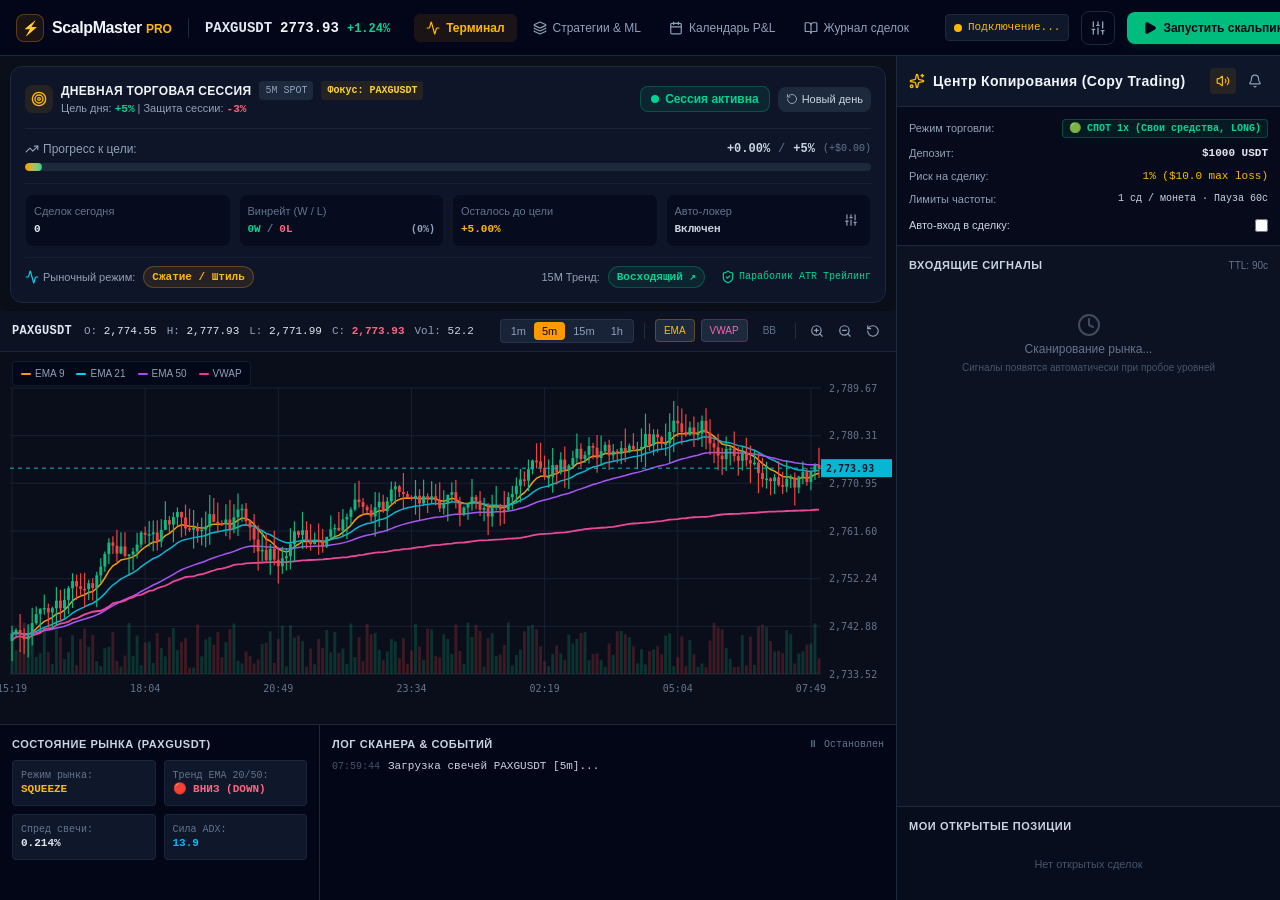
==== commit a196c2f4: "feat: improve connection resilience for Binance Add multiple API and WebSocket endpoints to improve " ====
--- a/docs/index.html
+++ b/docs/index.html
@@ -13,8 +13,8 @@
     <link rel="preconnect" href="https://fonts.googleapis.com" />
     <link rel="preconnect" href="https://fonts.gstatic.com" crossorigin />
     <link href="https://fonts.googleapis.com/css2?family=JetBrains+Mono:wght@400;500;600;700&family=Plus+Jakarta+Sans:wght@400;500;600;700;800&display=swap" rel="stylesheet" />
-    <script type="module" crossorigin src="./assets/index-pjrw4dfA.js"></script>
-    <link rel="stylesheet" crossorigin href="./assets/index-EnyWvsJS.css">
+    <script type="module" crossorigin src="./assets/index-DYs_QduB.js"></script>
+    <link rel="stylesheet" crossorigin href="./assets/index-BP9Rza7k.css">
   </head>
   <body>
     <div id="root"></div>
--- a/docs/assets/index-BP9Rza7k.css
+++ b/docs/assets/index-BP9Rza7k.css
@@ -0,0 +1,2 @@
+/*! tailwindcss v4.3.4 | MIT License | https://tailwindcss.com */
+@layer properties{@supports (((-webkit-hyphens:none)) and (not (margin-trim:block))) or ((-moz-orient:inline) and (not (color:rgb(from red r g b)))){*,:before,:after,::backdrop{--tw-rotate-x:initial;--tw-rotate-y:initial;--tw-rotate-z:initial;--tw-skew-x:initial;--tw-skew-y:initial;--tw-space-y-reverse:0;--tw-space-x-reverse:0;--tw-divide-y-reverse:0;--tw-border-style:solid;--tw-gradient-position:initial;--tw-gradient-from:#0000;--tw-gradient-via:#0000;--tw-gradient-to:#0000;--tw-gradient-stops:initial;--tw-gradient-via-stops:initial;--tw-gradient-from-position:0%;--tw-gradient-via-position:50%;--tw-gradient-to-position:100%;--tw-leading:initial;--tw-font-weight:initial;--tw-tracking:initial;--tw-shadow:0 0 #0000;--tw-shadow-color:initial;--tw-shadow-alpha:100%;--tw-inset-shadow:0 0 #0000;--tw-inset-shadow-color:initial;--tw-inset-shadow-alpha:100%;--tw-ring-color:initial;--tw-ring-shadow:0 0 #0000;--tw-inset-ring-color:initial;--tw-inset-ring-shadow:0 0 #0000;--tw-ring-inset:initial;--tw-ring-offset-width:0px;--tw-ring-offset-color:#fff;--tw-ring-offset-shadow:0 0 #0000;--tw-blur:initial;--tw-brightness:initial;--tw-contrast:initial;--tw-grayscale:initial;--tw-hue-rotate:initial;--tw-invert:initial;--tw-opacity:initial;--tw-saturate:initial;--tw-sepia:initial;--tw-drop-shadow:initial;--tw-drop-shadow-color:initial;--tw-drop-shadow-alpha:100%;--tw-drop-shadow-size:initial;--tw-backdrop-blur:initial;--tw-backdrop-brightness:initial;--tw-backdrop-contrast:initial;--tw-backdrop-grayscale:initial;--tw-backdrop-hue-rotate:initial;--tw-backdrop-invert:initial;--tw-backdrop-opacity:initial;--tw-backdrop-saturate:initial;--tw-backdrop-sepia:initial;--tw-duration:initial;--tw-content:"";--tw-translate-x:0;--tw-translate-y:0;--tw-translate-z:0;--tw-divide-x-reverse:0}}}@layer theme{:root,:host{--font-sans:-apple-system, BlinkMacSystemFont, "Segoe UI", Roboto, "Helvetica Neue", "Noto Sans", Arial, sans-serif, "Apple Color Emoji", "Segoe UI Emoji", "Segoe UI Symbol", "Noto Color Emoji";--font-mono:ui-monospace, SFMono-Regular, Menlo, Monaco, Consolas, "Liberation Mono", "Courier New", monospace;--color-amber-300:oklch(87.9% .169 91.605);--color-amber-400:oklch(82.8% .189 84.429);--color-amber-500:oklch(76.9% .188 70.08);--color-amber-950:oklch(27.9% .077 45.635);--color-emerald-100:oklch(95% .052 163.051);--color-emerald-300:oklch(84.5% .143 164.978);--color-emerald-400:oklch(76.5% .177 163.223);--color-emerald-500:oklch(69.6% .17 162.48);--color-emerald-950:oklch(26.2% .051 172.552);--color-cyan-400:oklch(78.9% .154 211.53);--color-cyan-500:oklch(71.5% .143 215.221);--color-sky-300:oklch(82.8% .111 230.318);--color-sky-400:oklch(74.6% .16 232.661);--color-sky-500:oklch(68.5% .169 237.323);--color-purple-400:oklch(71.4% .203 305.504);--color-purple-500:oklch(62.7% .265 303.9);--color-purple-600:oklch(55.8% .288 302.321);--color-pink-400:oklch(71.8% .202 349.761);--color-pink-500:oklch(65.6% .241 354.308);--color-rose-100:oklch(94.1% .03 12.58);--color-rose-300:oklch(81% .117 11.638);--color-rose-400:oklch(71.2% .194 13.428);--color-rose-500:oklch(64.5% .246 16.439);--color-rose-600:oklch(58.6% .253 17.585);--color-rose-800:oklch(45.5% .188 13.697);--color-rose-900:oklch(41% .159 10.272);--color-rose-950:oklch(27.1% .105 12.094);--color-slate-100:oklch(96.8% .007 247.896);--color-slate-200:oklch(92.9% .013 255.508);--color-slate-300:oklch(86.9% .022 252.894);--color-slate-400:oklch(70.4% .04 256.788);--color-slate-500:oklch(55.4% .046 257.417);--color-slate-600:oklch(44.6% .043 257.281);--color-slate-700:oklch(37.2% .044 257.287);--color-slate-800:oklch(27.9% .041 260.031);--color-slate-900:oklch(20.8% .042 265.755);--color-slate-950:oklch(12.9% .042 264.695);--color-black:#000;--color-white:#fff;--spacing:.25rem;--container-lg:32rem;--container-2xl:42rem;--container-5xl:64rem;--text-xs:.75rem;--text-xs--line-height:calc(1 / .75);--text-sm:.875rem;--text-sm--line-height:calc(1.25 / .875);--text-base:1rem;--text-base--line-height:calc(1.5 / 1);--text-lg:1.125rem;--text-lg--line-height:calc(1.75 / 1.125);--text-xl:1.25rem;--text-xl--line-height:calc(1.75 / 1.25);--font-weight-normal:400;--font-weight-medium:500;--font-weight-semibold:600;--font-weight-bold:700;--font-weight-extrabold:800;--font-weight-black:900;--tracking-tight:-.025em;--tracking-wide:.025em;--tracking-wider:.05em;--leading-relaxed:1.625;--radius-md:.375rem;--radius-lg:.5rem;--radius-xl:.75rem;--radius-2xl:1rem;--animate-spin:spin 1s linear infinite;--animate-ping:ping 1s cubic-bezier(0, 0, .2, 1) infinite;--animate-pulse:pulse 2s cubic-bezier(.4, 0, .6, 1) infinite;--blur-sm:8px;--default-transition-duration:.15s;--default-transition-timing-function:cubic-bezier(.4, 0, .2, 1);--default-font-family:var(--font-sans);--default-mono-font-family:var(--font-mono)}}@layer base{*,:after,:before,::backdrop{box-sizing:border-box;border:0 solid;margin:0;padding:0}::file-selector-button{box-sizing:border-box;border:0 solid;margin:0;padding:0}html,:host{-webkit-text-size-adjust:100%;tab-size:4;line-height:1.5;font-family:var(--default-font-family,-apple-system, BlinkMacSystemFont, "Segoe UI", Roboto, "Helvetica Neue", "Noto Sans", Arial, sans-serif, "Apple Color Emoji", "Segoe UI Emoji", "Segoe UI Symbol", "Noto Color Emoji");font-feature-settings:var(--default-font-feature-settings,normal);font-variation-settings:var(--default-font-variation-settings,normal);-webkit-tap-highlight-color:transparent}hr{height:0;color:inherit;border-top-width:1px}abbr:where([title]){-webkit-text-decoration:underline dotted;text-decoration:underline dotted}h1,h2,h3,h4,h5,h6{font-size:inherit;font-weight:inherit}a{color:inherit;-webkit-text-decoration:inherit;-webkit-text-decoration:inherit;-webkit-text-decoration:inherit;-webkit-text-decoration:inherit;text-decoration:inherit}b,strong{font-weight:bolder}code,kbd,samp,pre{font-family:var(--default-mono-font-family,ui-monospace, SFMono-Regular, Menlo, Monaco, Consolas, "Liberation Mono", "Courier New", monospace);font-feature-settings:var(--default-mono-font-feature-settings,normal);font-variation-settings:var(--default-mono-font-variation-settings,normal);font-size:1em}small{font-size:80%}sub,sup{vertical-align:baseline;font-size:75%;line-height:0;position:relative}sub{bottom:-.25em}sup{top:-.5em}table{text-indent:0;border-color:inherit;border-collapse:collapse}:-moz-focusring:where(:not(iframe)){outline:auto}progress{vertical-align:baseline}summary{display:list-item}ol,ul,menu{list-style:none}img,svg,video,canvas,audio,iframe,embed,object{vertical-align:middle;display:block}img,video{max-width:100%;height:auto}button,input,select,optgroup,textarea{font:inherit;font-feature-settings:inherit;font-variation-settings:inherit;letter-spacing:inherit;color:inherit;opacity:1;background-color:#0000;border-radius:0}::file-selector-button{font:inherit;font-feature-settings:inherit;font-variation-settings:inherit;letter-spacing:inherit;color:inherit;opacity:1;background-color:#0000;border-radius:0}:where(select:is([multiple],[size])) optgroup{font-weight:bolder}:where(select:is([multiple],[size])) optgroup option{padding-inline-start:20px}::file-selector-button{margin-inline-end:4px}::placeholder{opacity:1}@supports (not ((-webkit-appearance:-apple-pay-button))) or (contain-intrinsic-size:1px){::placeholder{color:currentColor}@supports (color:color-mix(in lab, red, red)){::placeholder{color:color-mix(in oklab, currentcolor 50%, transparent)}}}textarea{resize:vertical}::-webkit-search-decoration{-webkit-appearance:none}::-webkit-date-and-time-value{min-height:1lh;text-align:inherit}::-webkit-datetime-edit{display:inline-flex}::-webkit-datetime-edit-fields-wrapper{padding:0}::-webkit-datetime-edit{padding-block:0}::-webkit-datetime-edit-year-field{padding-block:0}::-webkit-datetime-edit-month-field{padding-block:0}::-webkit-datetime-edit-day-field{padding-block:0}::-webkit-datetime-edit-hour-field{padding-block:0}::-webkit-datetime-edit-minute-field{padding-block:0}::-webkit-datetime-edit-second-field{padding-block:0}::-webkit-datetime-edit-millisecond-field{padding-block:0}::-webkit-datetime-edit-meridiem-field{padding-block:0}::-webkit-calendar-picker-indicator{line-height:1}:-moz-ui-invalid{box-shadow:none}button,input:where([type=button],[type=reset],[type=submit]){appearance:button}::file-selector-button{appearance:button}::-webkit-inner-spin-button{height:auto}::-webkit-outer-spin-button{height:auto}[hidden]:where(:not([hidden=until-found])){display:none!important}body{color:#e2e8f0;background-color:#0b0f19;font-family:Plus Jakarta Sans,system-ui,-apple-system,sans-serif}code,pre,.font-mono{font-family:JetBrains Mono,monospace}}@layer components;@layer utilities{.pointer-events-none{pointer-events:none}.visible{visibility:visible}.sr-only{clip-path:inset(50%);white-space:nowrap;border-width:0;width:1px;height:1px;margin:-1px;padding:0;position:absolute;overflow:hidden}.absolute{position:absolute}.fixed{position:fixed}.relative{position:relative}.inset-0{inset:0}.top-2{top:calc(var(--spacing) * 2)}.left-3{left:calc(var(--spacing) * 3)}.z-10{z-index:10}.z-20{z-index:20}.z-50{z-index:50}.container{width:100%}@media (width>=40rem){.container{max-width:40rem}}@media (width>=48rem){.container{max-width:48rem}}@media (width>=64rem){.container{max-width:64rem}}@media (width>=80rem){.container{max-width:80rem}}@media (width>=96rem){.container{max-width:96rem}}.mx-1{margin-inline:var(--spacing)}.mx-auto{margin-inline:auto}.my-1\.5{margin-block:calc(var(--spacing) * 1.5)}.my-2{margin-block:calc(var(--spacing) * 2)}.mt-0\.5{margin-top:calc(var(--spacing) * .5)}.mt-1{margin-top:var(--spacing)}.mt-2{margin-top:calc(var(--spacing) * 2)}.mt-2\.5{margin-top:calc(var(--spacing) * 2.5)}.mt-3{margin-top:calc(var(--spacing) * 3)}.mb-1\.5{margin-bottom:calc(var(--spacing) * 1.5)}.mb-2{margin-bottom:calc(var(--spacing) * 2)}.mb-2\.5{margin-bottom:calc(var(--spacing) * 2.5)}.ml-1{margin-left:var(--spacing)}.ml-2{margin-left:calc(var(--spacing) * 2)}.ml-auto{margin-left:auto}.block{display:block}.contents{display:contents}.flex{display:flex}.grid{display:grid}.hidden{display:none}.inline{display:inline}.inline-block{display:inline-block}.inline-flex{display:inline-flex}.table{display:table}.h-0\.5{height:calc(var(--spacing) * .5)}.h-1\.5{height:calc(var(--spacing) * 1.5)}.h-2{height:calc(var(--spacing) * 2)}.h-3{height:calc(var(--spacing) * 3)}.h-3\.5{height:calc(var(--spacing) * 3.5)}.h-4{height:calc(var(--spacing) * 4)}.h-5{height:calc(var(--spacing) * 5)}.h-6{height:calc(var(--spacing) * 6)}.h-7{height:calc(var(--spacing) * 7)}.h-8{height:calc(var(--spacing) * 8)}.h-14{height:calc(var(--spacing) * 14)}.h-44{height:calc(var(--spacing) * 44)}.h-full{height:100%}.h-px{height:1px}.h-screen{height:100vh}.max-h-\[90vh\]{max-height:90vh}.min-h-\[64px\]{min-height:64px}.min-h-\[320px\]{min-height:320px}.w-2{width:calc(var(--spacing) * 2)}.w-2\.5{width:calc(var(--spacing) * 2.5)}.w-3{width:calc(var(--spacing) * 3)}.w-3\.5{width:calc(var(--spacing) * 3.5)}.w-4{width:calc(var(--spacing) * 4)}.w-5{width:calc(var(--spacing) * 5)}.w-6{width:calc(var(--spacing) * 6)}.w-7{width:calc(var(--spacing) * 7)}.w-8{width:calc(var(--spacing) * 8)}.w-9{width:calc(var(--spacing) * 9)}.w-80{width:calc(var(--spacing) * 80)}.w-full{width:100%}.w-px{width:1px}.w-screen{width:100vw}.max-w-2xl{max-width:var(--container-2xl)}.max-w-5xl{max-width:var(--container-5xl)}.max-w-\[180px\]{max-width:180px}.max-w-lg{max-width:var(--container-lg)}.min-w-0{min-width:0}.flex-1{flex:1}.shrink-0{flex-shrink:0}.transform{transform:var(--tw-rotate-x, ) var(--tw-rotate-y, ) var(--tw-rotate-z, ) var(--tw-skew-x, ) var(--tw-skew-y, )}.animate-ping{animation:var(--animate-ping)}.animate-pulse{animation:var(--animate-pulse)}.animate-spin{animation:var(--animate-spin)}.cursor-crosshair{cursor:crosshair}.cursor-not-allowed{cursor:not-allowed}.cursor-pointer{cursor:pointer}.resize{resize:both}.grid-cols-1{grid-template-columns:repeat(1,minmax(0,1fr))}.grid-cols-2{grid-template-columns:repeat(2,minmax(0,1fr))}.grid-cols-3{grid-template-columns:repeat(3,minmax(0,1fr))}.grid-cols-4{grid-template-columns:repeat(4,minmax(0,1fr))}.grid-cols-7{grid-template-columns:repeat(7,minmax(0,1fr))}.flex-col{flex-direction:column}.flex-wrap{flex-wrap:wrap}.items-baseline{align-items:baseline}.items-center{align-items:center}.items-start{align-items:flex-start}.justify-between{justify-content:space-between}.justify-center{justify-content:center}.justify-end{justify-content:flex-end}.gap-0\.5{gap:calc(var(--spacing) * .5)}.gap-1{gap:var(--spacing)}.gap-1\.5{gap:calc(var(--spacing) * 1.5)}.gap-2{gap:calc(var(--spacing) * 2)}.gap-2\.5{gap:calc(var(--spacing) * 2.5)}.gap-3{gap:calc(var(--spacing) * 3)}.gap-4{gap:calc(var(--spacing) * 4)}.gap-6{gap:calc(var(--spacing) * 6)}:where(.space-y-1>:not(:last-child)){--tw-space-y-reverse:0;margin-block-start:calc(var(--spacing) * var(--tw-space-y-reverse));margin-block-end:calc(var(--spacing) * calc(1 - var(--tw-space-y-reverse)))}:where(.space-y-1\.5>:not(:last-child)){--tw-space-y-reverse:0;margin-block-start:calc(calc(var(--spacing) * 1.5) * var(--tw-space-y-reverse));margin-block-end:calc(calc(var(--spacing) * 1.5) * calc(1 - var(--tw-space-y-reverse)))}:where(.space-y-2>:not(:last-child)){--tw-space-y-reverse:0;margin-block-start:calc(calc(var(--spacing) * 2) * var(--tw-space-y-reverse));margin-block-end:calc(calc(var(--spacing) * 2) * calc(1 - var(--tw-space-y-reverse)))}:where(.space-y-2\.5>:not(:last-child)){--tw-space-y-reverse:0;margin-block-start:calc(calc(var(--spacing) * 2.5) * var(--tw-space-y-reverse));margin-block-end:calc(calc(var(--spacing) * 2.5) * calc(1 - var(--tw-space-y-reverse)))}:where(.space-y-3>:not(:last-child)){--tw-space-y-reverse:0;margin-block-start:calc(calc(var(--spacing) * 3) * var(--tw-space-y-reverse));margin-block-end:calc(calc(var(--spacing) * 3) * calc(1 - var(--tw-space-y-reverse)))}:where(.space-y-4>:not(:last-child)){--tw-space-y-reverse:0;margin-block-start:calc(calc(var(--spacing) * 4) * var(--tw-space-y-reverse));margin-block-end:calc(calc(var(--spacing) * 4) * calc(1 - var(--tw-space-y-reverse)))}:where(.space-y-6>:not(:last-child)){--tw-space-y-reverse:0;margin-block-start:calc(calc(var(--spacing) * 6) * var(--tw-space-y-reverse));margin-block-end:calc(calc(var(--spacing) * 6) * calc(1 - var(--tw-space-y-reverse)))}:where(.space-x-2>:not(:last-child)){--tw-space-x-reverse:0;margin-inline-start:calc(calc(var(--spacing) * 2) * var(--tw-space-x-reverse));margin-inline-end:calc(calc(var(--spacing) * 2) * calc(1 - var(--tw-space-x-reverse)))}:where(.divide-y>:not(:last-child)){--tw-divide-y-reverse:0;border-bottom-style:var(--tw-border-style);border-top-style:var(--tw-border-style);border-top-width:calc(1px * var(--tw-divide-y-reverse));border-bottom-width:calc(1px * calc(1 - var(--tw-divide-y-reverse)))}:where(.divide-slate-800>:not(:last-child)){border-color:var(--color-slate-800)}:where(.divide-slate-800\/60>:not(:last-child)){border-color:#1d293d99}@supports (color:color-mix(in lab, red, red)){:where(.divide-slate-800\/60>:not(:last-child)){border-color:color-mix(in oklab, var(--color-slate-800) 60%, transparent)}}.truncate{text-overflow:ellipsis;white-space:nowrap;overflow:hidden}.overflow-hidden{overflow:hidden}.overflow-x-auto{overflow-x:auto}.overflow-y-auto{overflow-y:auto}.rounded{border-radius:.25rem}.rounded-2xl{border-radius:var(--radius-2xl)}.rounded-full{border-radius:2147483647px}.rounded-lg{border-radius:var(--radius-lg)}.rounded-md{border-radius:var(--radius-md)}.rounded-xl{border-radius:var(--radius-xl)}.border{border-style:var(--tw-border-style);border-width:1px}.border-t{border-top-style:var(--tw-border-style);border-top-width:1px}.border-b{border-bottom-style:var(--tw-border-style);border-bottom-width:1px}.border-l{border-left-style:var(--tw-border-style);border-left-width:1px}.border-amber-400{border-color:var(--color-amber-400)}.border-amber-500{border-color:var(--color-amber-500)}.border-amber-500\/20{border-color:#f99c0033}@supports (color:color-mix(in lab, red, red)){.border-amber-500\/20{border-color:color-mix(in oklab, var(--color-amber-500) 20%, transparent)}}.border-amber-500\/30{border-color:#f99c004d}@supports (color:color-mix(in lab, red, red)){.border-amber-500\/30{border-color:color-mix(in oklab, var(--color-amber-500) 30%, transparent)}}.border-amber-500\/40{border-color:#f99c0066}@supports (color:color-mix(in lab, red, red)){.border-amber-500\/40{border-color:color-mix(in oklab, var(--color-amber-500) 40%, transparent)}}.border-cyan-500\/30{border-color:#00b7d74d}@supports (color:color-mix(in lab, red, red)){.border-cyan-500\/30{border-color:color-mix(in oklab, var(--color-cyan-500) 30%, transparent)}}.border-emerald-500{border-color:var(--color-emerald-500)}.border-emerald-500\/20{border-color:#00bb7f33}@supports (color:color-mix(in lab, red, red)){.border-emerald-500\/20{border-color:color-mix(in oklab, var(--color-emerald-500) 20%, transparent)}}.border-emerald-500\/30{border-color:#00bb7f4d}@supports (color:color-mix(in lab, red, red)){.border-emerald-500\/30{border-color:color-mix(in oklab, var(--color-emerald-500) 30%, transparent)}}.border-emerald-500\/40{border-color:#00bb7f66}@supports (color:color-mix(in lab, red, red)){.border-emerald-500\/40{border-color:color-mix(in oklab, var(--color-emerald-500) 40%, transparent)}}.border-emerald-500\/50{border-color:#00bb7f80}@supports (color:color-mix(in lab, red, red)){.border-emerald-500\/50{border-color:color-mix(in oklab, var(--color-emerald-500) 50%, transparent)}}.border-pink-500\/30{border-color:#f6339a4d}@supports (color:color-mix(in lab, red, red)){.border-pink-500\/30{border-color:color-mix(in oklab, var(--color-pink-500) 30%, transparent)}}.border-rose-500\/30{border-color:#ff23574d}@supports (color:color-mix(in lab, red, red)){.border-rose-500\/30{border-color:color-mix(in oklab, var(--color-rose-500) 30%, transparent)}}.border-rose-500\/40{border-color:#ff235766}@supports (color:color-mix(in lab, red, red)){.border-rose-500\/40{border-color:color-mix(in oklab, var(--color-rose-500) 40%, transparent)}}.border-rose-500\/50{border-color:#ff235780}@supports (color:color-mix(in lab, red, red)){.border-rose-500\/50{border-color:color-mix(in oklab, var(--color-rose-500) 50%, transparent)}}.border-sky-500\/30{border-color:#00a5ef4d}@supports (color:color-mix(in lab, red, red)){.border-sky-500\/30{border-color:color-mix(in oklab, var(--color-sky-500) 30%, transparent)}}.border-slate-700{border-color:var(--color-slate-700)}.border-slate-700\/60{border-color:#31415899}@supports (color:color-mix(in lab, red, red)){.border-slate-700\/60{border-color:color-mix(in oklab, var(--color-slate-700) 60%, transparent)}}.border-slate-700\/80{border-color:#314158cc}@supports (color:color-mix(in lab, red, red)){.border-slate-700\/80{border-color:color-mix(in oklab, var(--color-slate-700) 80%, transparent)}}.border-slate-800{border-color:var(--color-slate-800)}.border-slate-800\/40{border-color:#1d293d66}@supports (color:color-mix(in lab, red, red)){.border-slate-800\/40{border-color:color-mix(in oklab, var(--color-slate-800) 40%, transparent)}}.border-slate-800\/60{border-color:#1d293d99}@supports (color:color-mix(in lab, red, red)){.border-slate-800\/60{border-color:color-mix(in oklab, var(--color-slate-800) 60%, transparent)}}.border-slate-800\/80{border-color:#1d293dcc}@supports (color:color-mix(in lab, red, red)){.border-slate-800\/80{border-color:color-mix(in oklab, var(--color-slate-800) 80%, transparent)}}.border-slate-900\/50{border-color:#0f172b80}@supports (color:color-mix(in lab, red, red)){.border-slate-900\/50{border-color:color-mix(in oklab, var(--color-slate-900) 50%, transparent)}}.border-transparent{border-color:#0000}.bg-\[\#0a0e1a\]{background-color:#0a0e1a}.bg-\[\#0b0f19\]{background-color:#0b0f19}.bg-amber-400{background-color:var(--color-amber-400)}.bg-amber-500{background-color:var(--color-amber-500)}.bg-amber-500\/10{background-color:#f99c001a}@supports (color:color-mix(in lab, red, red)){.bg-amber-500\/10{background-color:color-mix(in oklab, var(--color-amber-500) 10%, transparent)}}.bg-amber-950\/30{background-color:#4619014d}@supports (color:color-mix(in lab, red, red)){.bg-amber-950\/30{background-color:color-mix(in oklab, var(--color-amber-950) 30%, transparent)}}.bg-black\/75{background-color:#000000bf}@supports (color:color-mix(in lab, red, red)){.bg-black\/75{background-color:color-mix(in oklab, var(--color-black) 75%, transparent)}}.bg-cyan-400{background-color:var(--color-cyan-400)}.bg-cyan-500\/10{background-color:#00b7d71a}@supports (color:color-mix(in lab, red, red)){.bg-cyan-500\/10{background-color:color-mix(in oklab, var(--color-cyan-500) 10%, transparent)}}.bg-emerald-400{background-color:var(--color-emerald-400)}.bg-emerald-500{background-color:var(--color-emerald-500)}.bg-emerald-500\/10{background-color:#00bb7f1a}@supports (color:color-mix(in lab, red, red)){.bg-emerald-500\/10{background-color:color-mix(in oklab, var(--color-emerald-500) 10%, transparent)}}.bg-emerald-500\/20{background-color:#00bb7f33}@supports (color:color-mix(in lab, red, red)){.bg-emerald-500\/20{background-color:color-mix(in oklab, var(--color-emerald-500) 20%, transparent)}}.bg-emerald-950\/20{background-color:#002c2233}@supports (color:color-mix(in lab, red, red)){.bg-emerald-950\/20{background-color:color-mix(in oklab, var(--color-emerald-950) 20%, transparent)}}.bg-emerald-950\/30{background-color:#002c224d}@supports (color:color-mix(in lab, red, red)){.bg-emerald-950\/30{background-color:color-mix(in oklab, var(--color-emerald-950) 30%, transparent)}}.bg-emerald-950\/40{background-color:#002c2266}@supports (color:color-mix(in lab, red, red)){.bg-emerald-950\/40{background-color:color-mix(in oklab, var(--color-emerald-950) 40%, transparent)}}.bg-pink-500{background-color:var(--color-pink-500)}.bg-purple-500{background-color:var(--color-purple-500)}.bg-purple-600{background-color:var(--color-purple-600)}.bg-rose-400{background-color:var(--color-rose-400)}.bg-rose-500{background-color:var(--color-rose-500)}.bg-rose-500\/10{background-color:#ff23571a}@supports (color:color-mix(in lab, red, red)){.bg-rose-500\/10{background-color:color-mix(in oklab, var(--color-rose-500) 10%, transparent)}}.bg-rose-500\/20{background-color:#ff235733}@supports (color:color-mix(in lab, red, red)){.bg-rose-500\/20{background-color:color-mix(in oklab, var(--color-rose-500) 20%, transparent)}}.bg-rose-600{background-color:var(--color-rose-600)}.bg-rose-950\/20{background-color:#4d021833}@supports (color:color-mix(in lab, red, red)){.bg-rose-950\/20{background-color:color-mix(in oklab, var(--color-rose-950) 20%, transparent)}}.bg-rose-950\/30{background-color:#4d02184d}@supports (color:color-mix(in lab, red, red)){.bg-rose-950\/30{background-color:color-mix(in oklab, var(--color-rose-950) 30%, transparent)}}.bg-rose-950\/40{background-color:#4d021866}@supports (color:color-mix(in lab, red, red)){.bg-rose-950\/40{background-color:color-mix(in oklab, var(--color-rose-950) 40%, transparent)}}.bg-sky-400{background-color:var(--color-sky-400)}.bg-slate-700{background-color:var(--color-slate-700)}.bg-slate-700\/60{background-color:#31415899}@supports (color:color-mix(in lab, red, red)){.bg-slate-700\/60{background-color:color-mix(in oklab, var(--color-slate-700) 60%, transparent)}}.bg-slate-800{background-color:var(--color-slate-800)}.bg-slate-800\/80{background-color:#1d293dcc}@supports (color:color-mix(in lab, red, red)){.bg-slate-800\/80{background-color:color-mix(in oklab, var(--color-slate-800) 80%, transparent)}}.bg-slate-900{background-color:var(--color-slate-900)}.bg-slate-900\/40{background-color:#0f172b66}@supports (color:color-mix(in lab, red, red)){.bg-slate-900\/40{background-color:color-mix(in oklab, var(--color-slate-900) 40%, transparent)}}.bg-slate-900\/50{background-color:#0f172b80}@supports (color:color-mix(in lab, red, red)){.bg-slate-900\/50{background-color:color-mix(in oklab, var(--color-slate-900) 50%, transparent)}}.bg-slate-900\/60{background-color:#0f172b99}@supports (color:color-mix(in lab, red, red)){.bg-slate-900\/60{background-color:color-mix(in oklab, var(--color-slate-900) 60%, transparent)}}.bg-slate-900\/80{background-color:#0f172bcc}@supports (color:color-mix(in lab, red, red)){.bg-slate-900\/80{background-color:color-mix(in oklab, var(--color-slate-900) 80%, transparent)}}.bg-slate-900\/90{background-color:#0f172be6}@supports (color:color-mix(in lab, red, red)){.bg-slate-900\/90{background-color:color-mix(in oklab, var(--color-slate-900) 90%, transparent)}}.bg-slate-950{background-color:var(--color-slate-950)}.bg-slate-950\/30{background-color:#0206184d}@supports (color:color-mix(in lab, red, red)){.bg-slate-950\/30{background-color:color-mix(in oklab, var(--color-slate-950) 30%, transparent)}}.bg-slate-950\/40{background-color:#02061866}@supports (color:color-mix(in lab, red, red)){.bg-slate-950\/40{background-color:color-mix(in oklab, var(--color-slate-950) 40%, transparent)}}.bg-slate-950\/60{background-color:#02061899}@supports (color:color-mix(in lab, red, red)){.bg-slate-950\/60{background-color:color-mix(in oklab, var(--color-slate-950) 60%, transparent)}}.bg-slate-950\/70{background-color:#020618b3}@supports (color:color-mix(in lab, red, red)){.bg-slate-950\/70{background-color:color-mix(in oklab, var(--color-slate-950) 70%, transparent)}}.bg-slate-950\/80{background-color:#020618cc}@supports (color:color-mix(in lab, red, red)){.bg-slate-950\/80{background-color:color-mix(in oklab, var(--color-slate-950) 80%, transparent)}}.bg-slate-950\/90{background-color:#020618e6}@supports (color:color-mix(in lab, red, red)){.bg-slate-950\/90{background-color:color-mix(in oklab, var(--color-slate-950) 90%, transparent)}}.bg-gradient-to-br{--tw-gradient-position:to bottom right in oklab;background-image:linear-gradient(var(--tw-gradient-stops))}.bg-gradient-to-r{--tw-gradient-position:to right in oklab;background-image:linear-gradient(var(--tw-gradient-stops))}.from-amber-500{--tw-gradient-from:var(--color-amber-500);--tw-gradient-stops:var(--tw-gradient-via-stops,var(--tw-gradient-position), var(--tw-gradient-from) var(--tw-gradient-from-position), var(--tw-gradient-to) var(--tw-gradient-to-position))}.from-amber-950\/20{--tw-gradient-from:#46190133}@supports (color:color-mix(in lab, red, red)){.from-amber-950\/20{--tw-gradient-from:color-mix(in oklab, var(--color-amber-950) 20%, transparent)}}.from-amber-950\/20{--tw-gradient-stops:var(--tw-gradient-via-stops,var(--tw-gradient-position), var(--tw-gradient-from) var(--tw-gradient-from-position), var(--tw-gradient-to) var(--tw-gradient-to-position))}.from-emerald-500{--tw-gradient-from:var(--color-emerald-500);--tw-gradient-stops:var(--tw-gradient-via-stops,var(--tw-gradient-position), var(--tw-gradient-from) var(--tw-gradient-from-position), var(--tw-gradient-to) var(--tw-gradient-to-position))}.to-amber-300{--tw-gradient-to:var(--color-amber-300);--tw-gradient-stops:var(--tw-gradient-via-stops,var(--tw-gradient-position), var(--tw-gradient-from) var(--tw-gradient-from-position), var(--tw-gradient-to) var(--tw-gradient-to-position))}.to-emerald-400{--tw-gradient-to:var(--color-emerald-400);--tw-gradient-stops:var(--tw-gradient-via-stops,var(--tw-gradient-position), var(--tw-gradient-from) var(--tw-gradient-from-position), var(--tw-gradient-to) var(--tw-gradient-to-position))}.to-slate-950{--tw-gradient-to:var(--color-slate-950);--tw-gradient-stops:var(--tw-gradient-via-stops,var(--tw-gradient-position), var(--tw-gradient-from) var(--tw-gradient-from-position), var(--tw-gradient-to) var(--tw-gradient-to-position))}.fill-current{fill:currentColor}.p-0\.5{padding:calc(var(--spacing) * .5)}.p-1{padding:var(--spacing)}.p-1\.5{padding:calc(var(--spacing) * 1.5)}.p-2{padding:calc(var(--spacing) * 2)}.p-2\.5{padding:calc(var(--spacing) * 2.5)}.p-3{padding:calc(var(--spacing) * 3)}.p-3\.5{padding:calc(var(--spacing) * 3.5)}.p-4{padding:calc(var(--spacing) * 4)}.p-5{padding:calc(var(--spacing) * 5)}.p-6{padding:calc(var(--spacing) * 6)}.px-1\.5{padding-inline:calc(var(--spacing) * 1.5)}.px-2{padding-inline:calc(var(--spacing) * 2)}.px-2\.5{padding-inline:calc(var(--spacing) * 2.5)}.px-3{padding-inline:calc(var(--spacing) * 3)}.px-4{padding-inline:calc(var(--spacing) * 4)}.px-5{padding-inline:calc(var(--spacing) * 5)}.py-0\.5{padding-block:calc(var(--spacing) * .5)}.py-1{padding-block:var(--spacing)}.py-1\.5{padding-block:calc(var(--spacing) * 1.5)}.py-2{padding-block:calc(var(--spacing) * 2)}.py-2\.5{padding-block:calc(var(--spacing) * 2.5)}.py-3{padding-block:calc(var(--spacing) * 3)}.py-4{padding-block:calc(var(--spacing) * 4)}.py-8{padding-block:calc(var(--spacing) * 8)}.py-12{padding-block:calc(var(--spacing) * 12)}.pt-1{padding-top:var(--spacing)}.pt-2{padding-top:calc(var(--spacing) * 2)}.pt-2\.5{padding-top:calc(var(--spacing) * 2.5)}.pt-3{padding-top:calc(var(--spacing) * 3)}.pb-0{padding-bottom:0}.pb-1{padding-bottom:var(--spacing)}.pb-2\.5{padding-bottom:calc(var(--spacing) * 2.5)}.pb-3{padding-bottom:calc(var(--spacing) * 3)}.text-center{text-align:center}.text-left{text-align:left}.text-right{text-align:right}.font-mono{font-family:var(--font-mono)}.font-sans{font-family:var(--font-sans)}.text-base{font-size:var(--text-base);line-height:var(--tw-leading,var(--text-base--line-height))}.text-lg{font-size:var(--text-lg);line-height:var(--tw-leading,var(--text-lg--line-height))}.text-sm{font-size:var(--text-sm);line-height:var(--tw-leading,var(--text-sm--line-height))}.text-xl{font-size:var(--text-xl);line-height:var(--tw-leading,var(--text-xl--line-height))}.text-xs{font-size:var(--text-xs);line-height:var(--tw-leading,var(--text-xs--line-height))}.text-\[9px\]{font-size:9px}.text-\[10px\]{font-size:10px}.text-\[11px\]{font-size:11px}.text-\[12px\]{font-size:12px}.text-\[13px\]{font-size:13px}.leading-relaxed{--tw-leading:var(--leading-relaxed);line-height:var(--leading-relaxed)}.font-black{--tw-font-weight:var(--font-weight-black);font-weight:var(--font-weight-black)}.font-bold{--tw-font-weight:var(--font-weight-bold);font-weight:var(--font-weight-bold)}.font-extrabold{--tw-font-weight:var(--font-weight-extrabold);font-weight:var(--font-weight-extrabold)}.font-medium{--tw-font-weight:var(--font-weight-medium);font-weight:var(--font-weight-medium)}.font-normal{--tw-font-weight:var(--font-weight-normal);font-weight:var(--font-weight-normal)}.font-semibold{--tw-font-weight:var(--font-weight-semibold);font-weight:var(--font-weight-semibold)}.tracking-tight{--tw-tracking:var(--tracking-tight);letter-spacing:var(--tracking-tight)}.tracking-wide{--tw-tracking:var(--tracking-wide);letter-spacing:var(--tracking-wide)}.tracking-wider{--tw-tracking:var(--tracking-wider);letter-spacing:var(--tracking-wider)}.whitespace-nowrap{white-space:nowrap}.text-amber-300{color:var(--color-amber-300)}.text-amber-400{color:var(--color-amber-400)}.text-amber-500{color:var(--color-amber-500)}.text-cyan-400{color:var(--color-cyan-400)}.text-emerald-300{color:var(--color-emerald-300)}.text-emerald-400{color:var(--color-emerald-400)}.text-emerald-400\/80{color:#00d294cc}@supports (color:color-mix(in lab, red, red)){.text-emerald-400\/80{color:color-mix(in oklab, var(--color-emerald-400) 80%, transparent)}}.text-emerald-500{color:var(--color-emerald-500)}.text-pink-400{color:var(--color-pink-400)}.text-purple-400{color:var(--color-purple-400)}.text-rose-300{color:var(--color-rose-300)}.text-rose-400{color:var(--color-rose-400)}.text-rose-400\/80{color:#ff667fcc}@supports (color:color-mix(in lab, red, red)){.text-rose-400\/80{color:color-mix(in oklab, var(--color-rose-400) 80%, transparent)}}.text-rose-500{color:var(--color-rose-500)}.text-sky-300{color:var(--color-sky-300)}.text-sky-400{color:var(--color-sky-400)}.text-slate-100{color:var(--color-slate-100)}.text-slate-200{color:var(--color-slate-200)}.text-slate-300{color:var(--color-slate-300)}.text-slate-400{color:var(--color-slate-400)}.text-slate-500{color:var(--color-slate-500)}.text-slate-600{color:var(--color-slate-600)}.text-slate-950{color:var(--color-slate-950)}.text-white{color:var(--color-white)}.uppercase{text-transform:uppercase}.underline{text-decoration-line:underline}.accent-emerald-500{accent-color:var(--color-emerald-500)}.accent-rose-500{accent-color:var(--color-rose-500)}.opacity-30{opacity:.3}.opacity-40{opacity:.4}.opacity-60{opacity:.6}.shadow-2xl{--tw-shadow:0 25px 50px -12px var(--tw-shadow-color,#00000040);box-shadow:var(--tw-inset-shadow), var(--tw-inset-ring-shadow), var(--tw-ring-offset-shadow), var(--tw-ring-shadow), var(--tw-shadow)}.shadow-\[0_0_12px_rgba\(16\,185\,129\,0\.5\)\]{--tw-shadow:0 0 12px var(--tw-shadow-color,#10b98180);box-shadow:var(--tw-inset-shadow), var(--tw-inset-ring-shadow), var(--tw-ring-offset-shadow), var(--tw-ring-shadow), var(--tw-shadow)}.shadow-lg{--tw-shadow:0 10px 15px -3px var(--tw-shadow-color,#0000001a), 0 4px 6px -4px var(--tw-shadow-color,#0000001a);box-shadow:var(--tw-inset-shadow), var(--tw-inset-ring-shadow), var(--tw-ring-offset-shadow), var(--tw-ring-shadow), var(--tw-shadow)}.shadow-md{--tw-shadow:0 4px 6px -1px var(--tw-shadow-color,#0000001a), 0 2px 4px -2px var(--tw-shadow-color,#0000001a);box-shadow:var(--tw-inset-shadow), var(--tw-inset-ring-shadow), var(--tw-ring-offset-shadow), var(--tw-ring-shadow), var(--tw-shadow)}.ring-2{--tw-ring-shadow:var(--tw-ring-inset, ) 0 0 0 calc(2px + var(--tw-ring-offset-width)) var(--tw-ring-color,currentcolor);box-shadow:var(--tw-inset-shadow), var(--tw-inset-ring-shadow), var(--tw-ring-offset-shadow), var(--tw-ring-shadow), var(--tw-shadow)}.shadow-emerald-950\/20{--tw-shadow-color:#002c2233}@supports (color:color-mix(in lab, red, red)){.shadow-emerald-950\/20{--tw-shadow-color:color-mix(in oklab, color-mix(in oklab, var(--color-emerald-950) 20%, transparent) var(--tw-shadow-alpha), transparent)}}.shadow-emerald-950\/40{--tw-shadow-color:#002c2266}@supports (color:color-mix(in lab, red, red)){.shadow-emerald-950\/40{--tw-shadow-color:color-mix(in oklab, color-mix(in oklab, var(--color-emerald-950) 40%, transparent) var(--tw-shadow-alpha), transparent)}}.shadow-rose-950\/20{--tw-shadow-color:#4d021833}@supports (color:color-mix(in lab, red, red)){.shadow-rose-950\/20{--tw-shadow-color:color-mix(in oklab, color-mix(in oklab, var(--color-rose-950) 20%, transparent) var(--tw-shadow-alpha), transparent)}}.shadow-rose-950\/40{--tw-shadow-color:#4d021866}@supports (color:color-mix(in lab, red, red)){.shadow-rose-950\/40{--tw-shadow-color:color-mix(in oklab, color-mix(in oklab, var(--color-rose-950) 40%, transparent) var(--tw-shadow-alpha), transparent)}}.ring-amber-400{--tw-ring-color:var(--color-amber-400)}.blur{--tw-blur:blur(8px);filter:var(--tw-blur, ) var(--tw-brightness, ) var(--tw-contrast, ) var(--tw-grayscale, ) var(--tw-hue-rotate, ) var(--tw-invert, ) var(--tw-saturate, ) var(--tw-sepia, ) var(--tw-drop-shadow, )}.filter{filter:var(--tw-blur, ) var(--tw-brightness, ) var(--tw-contrast, ) var(--tw-grayscale, ) var(--tw-hue-rotate, ) var(--tw-invert, ) var(--tw-saturate, ) var(--tw-sepia, ) var(--tw-drop-shadow, )}.filter\!{filter:var(--tw-blur, ) var(--tw-brightness, ) var(--tw-contrast, ) var(--tw-grayscale, ) var(--tw-hue-rotate, ) var(--tw-invert, ) var(--tw-saturate, ) var(--tw-sepia, ) var(--tw-drop-shadow, )!important}.backdrop-blur{--tw-backdrop-blur:blur(8px);-webkit-backdrop-filter:var(--tw-backdrop-blur, ) var(--tw-backdrop-brightness, ) var(--tw-backdrop-contrast, ) var(--tw-backdrop-grayscale, ) var(--tw-backdrop-hue-rotate, ) var(--tw-backdrop-invert, ) var(--tw-backdrop-opacity, ) var(--tw-backdrop-saturate, ) var(--tw-backdrop-sepia, );backdrop-filter:var(--tw-backdrop-blur, ) var(--tw-backdrop-brightness, ) var(--tw-backdrop-contrast, ) var(--tw-backdrop-grayscale, ) var(--tw-backdrop-hue-rotate, ) var(--tw-backdrop-invert, ) var(--tw-backdrop-opacity, ) var(--tw-backdrop-saturate, ) var(--tw-backdrop-sepia, )}.backdrop-blur-sm{--tw-backdrop-blur:blur(var(--blur-sm));-webkit-backdrop-filter:var(--tw-backdrop-blur, ) var(--tw-backdrop-brightness, ) var(--tw-backdrop-contrast, ) var(--tw-backdrop-grayscale, ) var(--tw-backdrop-hue-rotate, ) var(--tw-backdrop-invert, ) var(--tw-backdrop-opacity, ) var(--tw-backdrop-saturate, ) var(--tw-backdrop-sepia, );backdrop-filter:var(--tw-backdrop-blur, ) var(--tw-backdrop-brightness, ) var(--tw-backdrop-contrast, ) var(--tw-backdrop-grayscale, ) var(--tw-backdrop-hue-rotate, ) var(--tw-backdrop-invert, ) var(--tw-backdrop-opacity, ) var(--tw-backdrop-saturate, ) var(--tw-backdrop-sepia, )}.transition{transition-property:color,background-color,border-color,outline-color,text-decoration-color,fill,stroke,--tw-gradient-from,--tw-gradient-via,--tw-gradient-to,opacity,box-shadow,transform,translate,scale,rotate,filter,-webkit-backdrop-filter,backdrop-filter,display,content-visibility,overlay,pointer-events;transition-timing-function:var(--tw-ease,var(--default-transition-timing-function));transition-duration:var(--tw-duration,var(--default-transition-duration))}.transition-all{transition-property:all;transition-timing-function:var(--tw-ease,var(--default-transition-timing-function));transition-duration:var(--tw-duration,var(--default-transition-duration))}.transition-colors{transition-property:color,background-color,border-color,outline-color,text-decoration-color,fill,stroke,--tw-gradient-from,--tw-gradient-via,--tw-gradient-to;transition-timing-function:var(--tw-ease,var(--default-transition-timing-function));transition-duration:var(--tw-duration,var(--default-transition-duration))}.duration-500{--tw-duration:.5s;transition-duration:.5s}.select-none{-webkit-user-select:none;user-select:none}:is(:where(.peer):checked~.peer-checked\:bg-amber-500){background-color:var(--color-amber-500)}:is(:where(.peer):focus~.peer-focus\:outline-none){--tw-outline-style:none;outline-style:none}.after\:absolute:after{content:var(--tw-content);position:absolute}.after\:top-\[2px\]:after{content:var(--tw-content);top:2px}.after\:left-\[2px\]:after{content:var(--tw-content);left:2px}.after\:h-4:after{content:var(--tw-content);height:calc(var(--spacing) * 4)}.after\:w-4:after{content:var(--tw-content);width:calc(var(--spacing) * 4)}.after\:rounded-full:after{content:var(--tw-content);border-radius:2147483647px}.after\:border:after{content:var(--tw-content);border-style:var(--tw-border-style);border-width:1px}.after\:border-slate-300:after{content:var(--tw-content);border-color:var(--color-slate-300)}.after\:bg-white:after{content:var(--tw-content);background-color:var(--color-white)}.after\:transition-all:after{content:var(--tw-content);transition-property:all;transition-timing-function:var(--tw-ease,var(--default-transition-timing-function));transition-duration:var(--tw-duration,var(--default-transition-duration))}.after\:content-\[\'\'\]:after{--tw-content:"";content:var(--tw-content)}:is(:where(.peer):checked~.peer-checked\:after\:translate-x-full):after{content:var(--tw-content);--tw-translate-x:100%;translate:var(--tw-translate-x) var(--tw-translate-y)}:is(:where(.peer):checked~.peer-checked\:after\:border-white):after{content:var(--tw-content);border-color:var(--color-white)}@media (hover:hover){.hover\:border-rose-800\/60:hover{border-color:#a3003799}@supports (color:color-mix(in lab, red, red)){.hover\:border-rose-800\/60:hover{border-color:color-mix(in oklab, var(--color-rose-800) 60%, transparent)}}.hover\:border-rose-900:hover{border-color:var(--color-rose-900)}.hover\:border-slate-700:hover{border-color:var(--color-slate-700)}.hover\:bg-amber-400:hover{background-color:var(--color-amber-400)}.hover\:bg-amber-500\/20:hover{background-color:#f99c0033}@supports (color:color-mix(in lab, red, red)){.hover\:bg-amber-500\/20:hover{background-color:color-mix(in oklab, var(--color-amber-500) 20%, transparent)}}.hover\:bg-emerald-300:hover{background-color:var(--color-emerald-300)}.hover\:bg-emerald-400:hover{background-color:var(--color-emerald-400)}.hover\:bg-emerald-950\/50:hover{background-color:#002c2280}@supports (color:color-mix(in lab, red, red)){.hover\:bg-emerald-950\/50:hover{background-color:color-mix(in oklab, var(--color-emerald-950) 50%, transparent)}}.hover\:bg-purple-500:hover{background-color:var(--color-purple-500)}.hover\:bg-rose-300:hover{background-color:var(--color-rose-300)}.hover\:bg-rose-500:hover{background-color:var(--color-rose-500)}.hover\:bg-rose-950\/40:hover{background-color:#4d021866}@supports (color:color-mix(in lab, red, red)){.hover\:bg-rose-950\/40:hover{background-color:color-mix(in oklab, var(--color-rose-950) 40%, transparent)}}.hover\:bg-rose-950\/50:hover{background-color:#4d021880}@supports (color:color-mix(in lab, red, red)){.hover\:bg-rose-950\/50:hover{background-color:color-mix(in oklab, var(--color-rose-950) 50%, transparent)}}.hover\:bg-slate-700:hover{background-color:var(--color-slate-700)}.hover\:bg-slate-800:hover{background-color:var(--color-slate-800)}.hover\:bg-slate-800\/40:hover{background-color:#1d293d66}@supports (color:color-mix(in lab, red, red)){.hover\:bg-slate-800\/40:hover{background-color:color-mix(in oklab, var(--color-slate-800) 40%, transparent)}}.hover\:bg-slate-900:hover{background-color:var(--color-slate-900)}.hover\:text-amber-300:hover{color:var(--color-amber-300)}.hover\:text-amber-400:hover{color:var(--color-amber-400)}.hover\:text-emerald-100:hover{color:var(--color-emerald-100)}.hover\:text-rose-100:hover{color:var(--color-rose-100)}.hover\:text-rose-400:hover{color:var(--color-rose-400)}.hover\:text-slate-100:hover{color:var(--color-slate-100)}.hover\:text-slate-200:hover{color:var(--color-slate-200)}.hover\:text-slate-300:hover{color:var(--color-slate-300)}}.focus\:border-amber-500:focus{border-color:var(--color-amber-500)}.focus\:ring-0:focus{--tw-ring-shadow:var(--tw-ring-inset, ) 0 0 0 calc(0px + var(--tw-ring-offset-width)) var(--tw-ring-color,currentcolor);box-shadow:var(--tw-inset-shadow), var(--tw-inset-ring-shadow), var(--tw-ring-offset-shadow), var(--tw-ring-shadow), var(--tw-shadow)}.focus\:outline-none:focus{--tw-outline-style:none;outline-style:none}.disabled\:opacity-40:disabled{opacity:.4}.disabled\:opacity-50:disabled{opacity:.5}@media (width>=40rem){.sm\:flex{display:flex}.sm\:inline{display:inline}.sm\:w-80{width:calc(var(--spacing) * 80)}.sm\:w-96{width:calc(var(--spacing) * 96)}.sm\:grid-cols-4{grid-template-columns:repeat(4,minmax(0,1fr))}.sm\:flex-row{flex-direction:row}.sm\:items-center{align-items:center}:where(.sm\:divide-x>:not(:last-child)){--tw-divide-x-reverse:0;border-inline-style:var(--tw-border-style);border-inline-start-width:calc(1px * var(--tw-divide-x-reverse));border-inline-end-width:calc(1px * calc(1 - var(--tw-divide-x-reverse)))}:where(.sm\:divide-y-0>:not(:last-child)){--tw-divide-y-reverse:0;border-bottom-style:var(--tw-border-style);border-top-style:var(--tw-border-style);border-top-width:calc(0px * var(--tw-divide-y-reverse));border-bottom-width:calc(0px * calc(1 - var(--tw-divide-y-reverse)))}}@media (width>=48rem){.md\:flex{display:flex}.md\:grid-cols-2{grid-template-columns:repeat(2,minmax(0,1fr))}.md\:flex-row{flex-direction:row}.md\:items-center{align-items:center}}@media (width>=64rem){.lg\:flex{display:flex}}}::-webkit-scrollbar{width:5px;height:5px}::-webkit-scrollbar-track{background:#0f172a}::-webkit-scrollbar-thumb{background:#334155;border-radius:3px}::-webkit-scrollbar-thumb:hover{background:#475569}@property --tw-rotate-x{syntax:"*";inherits:false}@property --tw-rotate-y{syntax:"*";inherits:false}@property --tw-rotate-z{syntax:"*";inherits:false}@property --tw-skew-x{syntax:"*";inherits:false}@property --tw-skew-y{syntax:"*";inherits:false}@property --tw-space-y-reverse{syntax:"*";inherits:false;initial-value:0}@property --tw-space-x-reverse{syntax:"*";inherits:false;initial-value:0}@property --tw-divide-y-reverse{syntax:"*";inherits:false;initial-value:0}@property --tw-border-style{syntax:"*";inherits:false;initial-value:solid}@property --tw-gradient-position{syntax:"*";inherits:false}@property --tw-gradient-from{syntax:"<color>";inherits:false;initial-value:#0000}@property --tw-gradient-via{syntax:"<color>";inherits:false;initial-value:#0000}@property --tw-gradient-to{syntax:"<color>";inherits:false;initial-value:#0000}@property --tw-gradient-stops{syntax:"*";inherits:false}@property --tw-gradient-via-stops{syntax:"*";inherits:false}@property --tw-gradient-from-position{syntax:"<length-percentage>";inherits:false;initial-value:0%}@property --tw-gradient-via-position{syntax:"<length-percentage>";inherits:false;initial-value:50%}@property --tw-gradient-to-position{syntax:"<length-percentage>";inherits:false;initial-value:100%}@property --tw-leading{syntax:"*";inherits:false}@property --tw-font-weight{syntax:"*";inherits:false}@property --tw-tracking{syntax:"*";inherits:false}@property --tw-shadow{syntax:"*";inherits:false;initial-value:0 0 #0000}@property --tw-shadow-color{syntax:"*";inherits:false}@property --tw-shadow-alpha{syntax:"<percentage>";inherits:false;initial-value:100%}@property --tw-inset-shadow{syntax:"*";inherits:false;initial-value:0 0 #0000}@property --tw-inset-shadow-color{syntax:"*";inherits:false}@property --tw-inset-shadow-alpha{syntax:"<percentage>";inherits:false;initial-value:100%}@property --tw-ring-color{syntax:"*";inherits:false}@property --tw-ring-shadow{syntax:"*";inherits:false;initial-value:0 0 #0000}@property --tw-inset-ring-color{syntax:"*";inherits:false}@property --tw-inset-ring-shadow{syntax:"*";inherits:false;initial-value:0 0 #0000}@property --tw-ring-inset{syntax:"*";inherits:false}@property --tw-ring-offset-width{syntax:"<length>";inherits:false;initial-value:0}@property --tw-ring-offset-color{syntax:"*";inherits:false;initial-value:#fff}@property --tw-ring-offset-shadow{syntax:"*";inherits:false;initial-value:0 0 #0000}@property --tw-blur{syntax:"*";inherits:false}@property --tw-brightness{syntax:"*";inherits:false}@property --tw-contrast{syntax:"*";inherits:false}@property --tw-grayscale{syntax:"*";inherits:false}@property --tw-hue-rotate{syntax:"*";inherits:false}@property --tw-invert{syntax:"*";inherits:false}@property --tw-opacity{syntax:"*";inherits:false}@property --tw-saturate{syntax:"*";inherits:false}@property --tw-sepia{syntax:"*";inherits:false}@property --tw-drop-shadow{syntax:"*";inherits:false}@property --tw-drop-shadow-color{syntax:"*";inherits:false}@property --tw-drop-shadow-alpha{syntax:"<percentage>";inherits:false;initial-value:100%}@property --tw-drop-shadow-size{syntax:"*";inherits:false}@property --tw-backdrop-blur{syntax:"*";inherits:false}@property --tw-backdrop-brightness{syntax:"*";inherits:false}@property --tw-backdrop-contrast{syntax:"*";inherits:false}@property --tw-backdrop-grayscale{syntax:"*";inherits:false}@property --tw-backdrop-hue-rotate{syntax:"*";inherits:false}@property --tw-backdrop-invert{syntax:"*";inherits:false}@property --tw-backdrop-opacity{syntax:"*";inherits:false}@property --tw-backdrop-saturate{syntax:"*";inherits:false}@property --tw-backdrop-sepia{syntax:"*";inherits:false}@property --tw-duration{syntax:"*";inherits:false}@property --tw-content{syntax:"*";inherits:false;initial-value:""}@property --tw-translate-x{syntax:"*";inherits:false;initial-value:0}@property --tw-translate-y{syntax:"*";inherits:false;initial-value:0}@property --tw-translate-z{syntax:"*";inherits:false;initial-value:0}@property --tw-divide-x-reverse{syntax:"*";inherits:false;initial-value:0}@keyframes spin{to{transform:rotate(360deg)}}@keyframes ping{75%,to{opacity:0;transform:scale(2)}}@keyframes pulse{50%{opacity:.5}}
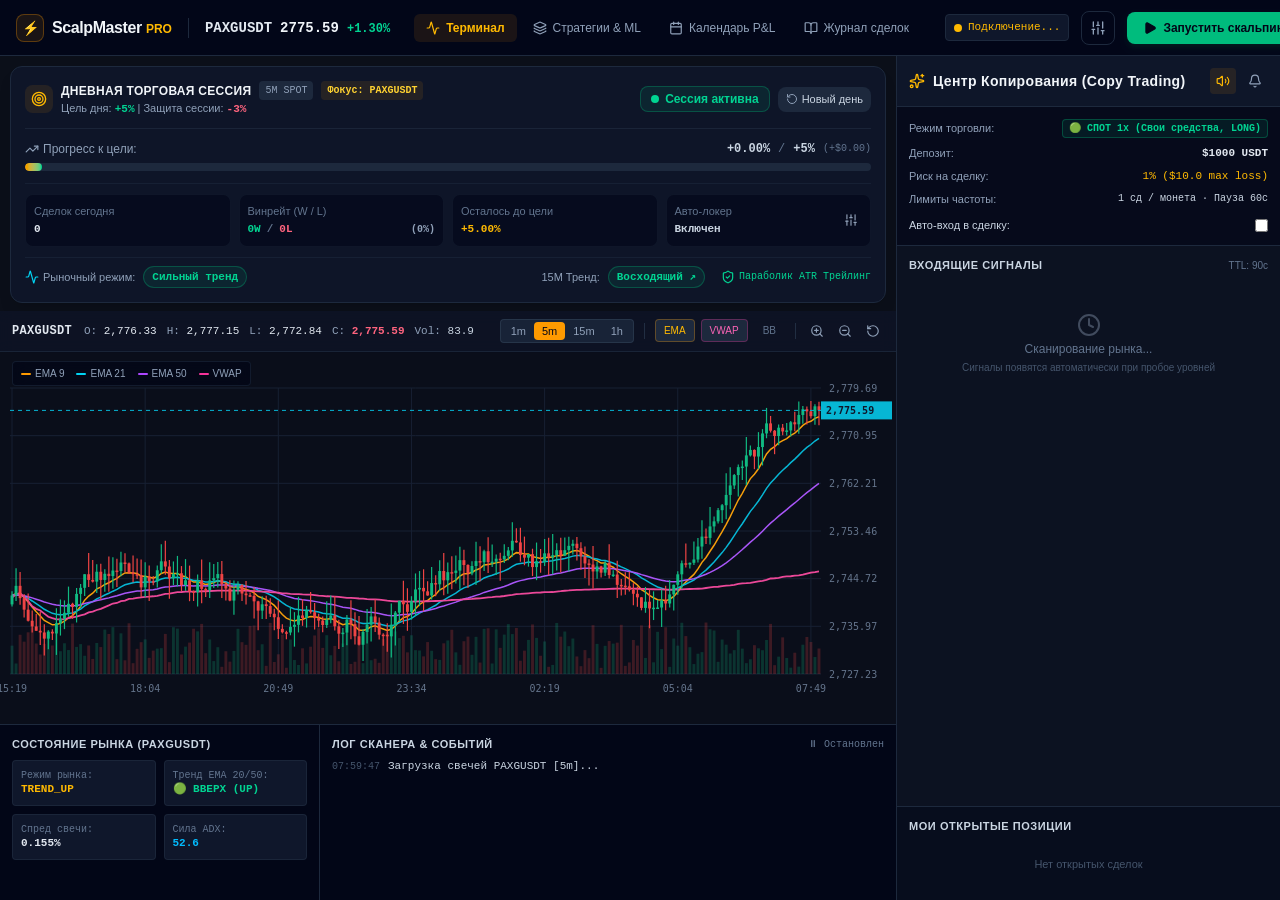
==== commit b26ec0b5: "feat(trading): implement Anti-Cluster protection and enhanced trade logging - Add `consecutiveLossCo" ====
--- a/docs/index.html
+++ b/docs/index.html
@@ -13,8 +13,8 @@
     <link rel="preconnect" href="https://fonts.googleapis.com" />
     <link rel="preconnect" href="https://fonts.gstatic.com" crossorigin />
     <link href="https://fonts.googleapis.com/css2?family=JetBrains+Mono:wght@400;500;600;700&family=Plus+Jakarta+Sans:wght@400;500;600;700;800&display=swap" rel="stylesheet" />
-    <script type="module" crossorigin src="./assets/index-DYs_QduB.js"></script>
-    <link rel="stylesheet" crossorigin href="./assets/index-BP9Rza7k.css">
+    <script type="module" crossorigin src="./assets/index-Dfdy9JDK.js"></script>
+    <link rel="stylesheet" crossorigin href="./assets/index-DzpYKaZb.css">
   </head>
   <body>
     <div id="root"></div>
--- a/docs/assets/index-DzpYKaZb.css
+++ b/docs/assets/index-DzpYKaZb.css
@@ -0,0 +1,2 @@
+/*! tailwindcss v4.3.4 | MIT License | https://tailwindcss.com */
+@layer properties{@supports (((-webkit-hyphens:none)) and (not (margin-trim:block))) or ((-moz-orient:inline) and (not (color:rgb(from red r g b)))){*,:before,:after,::backdrop{--tw-rotate-x:initial;--tw-rotate-y:initial;--tw-rotate-z:initial;--tw-skew-x:initial;--tw-skew-y:initial;--tw-space-y-reverse:0;--tw-space-x-reverse:0;--tw-divide-y-reverse:0;--tw-border-style:solid;--tw-gradient-position:initial;--tw-gradient-from:#0000;--tw-gradient-via:#0000;--tw-gradient-to:#0000;--tw-gradient-stops:initial;--tw-gradient-via-stops:initial;--tw-gradient-from-position:0%;--tw-gradient-via-position:50%;--tw-gradient-to-position:100%;--tw-leading:initial;--tw-font-weight:initial;--tw-tracking:initial;--tw-shadow:0 0 #0000;--tw-shadow-color:initial;--tw-shadow-alpha:100%;--tw-inset-shadow:0 0 #0000;--tw-inset-shadow-color:initial;--tw-inset-shadow-alpha:100%;--tw-ring-color:initial;--tw-ring-shadow:0 0 #0000;--tw-inset-ring-color:initial;--tw-inset-ring-shadow:0 0 #0000;--tw-ring-inset:initial;--tw-ring-offset-width:0px;--tw-ring-offset-color:#fff;--tw-ring-offset-shadow:0 0 #0000;--tw-blur:initial;--tw-brightness:initial;--tw-contrast:initial;--tw-grayscale:initial;--tw-hue-rotate:initial;--tw-invert:initial;--tw-opacity:initial;--tw-saturate:initial;--tw-sepia:initial;--tw-drop-shadow:initial;--tw-drop-shadow-color:initial;--tw-drop-shadow-alpha:100%;--tw-drop-shadow-size:initial;--tw-backdrop-blur:initial;--tw-backdrop-brightness:initial;--tw-backdrop-contrast:initial;--tw-backdrop-grayscale:initial;--tw-backdrop-hue-rotate:initial;--tw-backdrop-invert:initial;--tw-backdrop-opacity:initial;--tw-backdrop-saturate:initial;--tw-backdrop-sepia:initial;--tw-duration:initial;--tw-content:"";--tw-translate-x:0;--tw-translate-y:0;--tw-translate-z:0;--tw-divide-x-reverse:0}}}@layer theme{:root,:host{--font-sans:-apple-system, BlinkMacSystemFont, "Segoe UI", Roboto, "Helvetica Neue", "Noto Sans", Arial, sans-serif, "Apple Color Emoji", "Segoe UI Emoji", "Segoe UI Symbol", "Noto Color Emoji";--font-mono:ui-monospace, SFMono-Regular, Menlo, Monaco, Consolas, "Liberation Mono", "Courier New", monospace;--color-amber-300:oklch(87.9% .169 91.605);--color-amber-400:oklch(82.8% .189 84.429);--color-amber-500:oklch(76.9% .188 70.08);--color-amber-950:oklch(27.9% .077 45.635);--color-emerald-100:oklch(95% .052 163.051);--color-emerald-300:oklch(84.5% .143 164.978);--color-emerald-400:oklch(76.5% .177 163.223);--color-emerald-500:oklch(69.6% .17 162.48);--color-emerald-950:oklch(26.2% .051 172.552);--color-cyan-400:oklch(78.9% .154 211.53);--color-cyan-500:oklch(71.5% .143 215.221);--color-sky-300:oklch(82.8% .111 230.318);--color-sky-400:oklch(74.6% .16 232.661);--color-sky-500:oklch(68.5% .169 237.323);--color-purple-200:oklch(90.2% .063 306.703);--color-purple-300:oklch(82.7% .119 306.383);--color-purple-400:oklch(71.4% .203 305.504);--color-purple-500:oklch(62.7% .265 303.9);--color-purple-600:oklch(55.8% .288 302.321);--color-purple-950:oklch(29.1% .149 302.717);--color-pink-400:oklch(71.8% .202 349.761);--color-pink-500:oklch(65.6% .241 354.308);--color-rose-100:oklch(94.1% .03 12.58);--color-rose-300:oklch(81% .117 11.638);--color-rose-400:oklch(71.2% .194 13.428);--color-rose-500:oklch(64.5% .246 16.439);--color-rose-600:oklch(58.6% .253 17.585);--color-rose-800:oklch(45.5% .188 13.697);--color-rose-900:oklch(41% .159 10.272);--color-rose-950:oklch(27.1% .105 12.094);--color-slate-100:oklch(96.8% .007 247.896);--color-slate-200:oklch(92.9% .013 255.508);--color-slate-300:oklch(86.9% .022 252.894);--color-slate-400:oklch(70.4% .04 256.788);--color-slate-500:oklch(55.4% .046 257.417);--color-slate-600:oklch(44.6% .043 257.281);--color-slate-700:oklch(37.2% .044 257.287);--color-slate-800:oklch(27.9% .041 260.031);--color-slate-900:oklch(20.8% .042 265.755);--color-slate-950:oklch(12.9% .042 264.695);--color-black:#000;--color-white:#fff;--spacing:.25rem;--container-lg:32rem;--container-2xl:42rem;--container-5xl:64rem;--text-xs:.75rem;--text-xs--line-height:calc(1 / .75);--text-sm:.875rem;--text-sm--line-height:calc(1.25 / .875);--text-base:1rem;--text-base--line-height:calc(1.5 / 1);--text-lg:1.125rem;--text-lg--line-height:calc(1.75 / 1.125);--text-xl:1.25rem;--text-xl--line-height:calc(1.75 / 1.25);--font-weight-normal:400;--font-weight-medium:500;--font-weight-semibold:600;--font-weight-bold:700;--font-weight-extrabold:800;--font-weight-black:900;--tracking-tight:-.025em;--tracking-wide:.025em;--tracking-wider:.05em;--leading-relaxed:1.625;--radius-md:.375rem;--radius-lg:.5rem;--radius-xl:.75rem;--radius-2xl:1rem;--animate-spin:spin 1s linear infinite;--animate-ping:ping 1s cubic-bezier(0, 0, .2, 1) infinite;--animate-pulse:pulse 2s cubic-bezier(.4, 0, .6, 1) infinite;--blur-sm:8px;--default-transition-duration:.15s;--default-transition-timing-function:cubic-bezier(.4, 0, .2, 1);--default-font-family:var(--font-sans);--default-mono-font-family:var(--font-mono)}}@layer base{*,:after,:before,::backdrop{box-sizing:border-box;border:0 solid;margin:0;padding:0}::file-selector-button{box-sizing:border-box;border:0 solid;margin:0;padding:0}html,:host{-webkit-text-size-adjust:100%;tab-size:4;line-height:1.5;font-family:var(--default-font-family,-apple-system, BlinkMacSystemFont, "Segoe UI", Roboto, "Helvetica Neue", "Noto Sans", Arial, sans-serif, "Apple Color Emoji", "Segoe UI Emoji", "Segoe UI Symbol", "Noto Color Emoji");font-feature-settings:var(--default-font-feature-settings,normal);font-variation-settings:var(--default-font-variation-settings,normal);-webkit-tap-highlight-color:transparent}hr{height:0;color:inherit;border-top-width:1px}abbr:where([title]){-webkit-text-decoration:underline dotted;text-decoration:underline dotted}h1,h2,h3,h4,h5,h6{font-size:inherit;font-weight:inherit}a{color:inherit;-webkit-text-decoration:inherit;-webkit-text-decoration:inherit;-webkit-text-decoration:inherit;-webkit-text-decoration:inherit;text-decoration:inherit}b,strong{font-weight:bolder}code,kbd,samp,pre{font-family:var(--default-mono-font-family,ui-monospace, SFMono-Regular, Menlo, Monaco, Consolas, "Liberation Mono", "Courier New", monospace);font-feature-settings:var(--default-mono-font-feature-settings,normal);font-variation-settings:var(--default-mono-font-variation-settings,normal);font-size:1em}small{font-size:80%}sub,sup{vertical-align:baseline;font-size:75%;line-height:0;position:relative}sub{bottom:-.25em}sup{top:-.5em}table{text-indent:0;border-color:inherit;border-collapse:collapse}:-moz-focusring:where(:not(iframe)){outline:auto}progress{vertical-align:baseline}summary{display:list-item}ol,ul,menu{list-style:none}img,svg,video,canvas,audio,iframe,embed,object{vertical-align:middle;display:block}img,video{max-width:100%;height:auto}button,input,select,optgroup,textarea{font:inherit;font-feature-settings:inherit;font-variation-settings:inherit;letter-spacing:inherit;color:inherit;opacity:1;background-color:#0000;border-radius:0}::file-selector-button{font:inherit;font-feature-settings:inherit;font-variation-settings:inherit;letter-spacing:inherit;color:inherit;opacity:1;background-color:#0000;border-radius:0}:where(select:is([multiple],[size])) optgroup{font-weight:bolder}:where(select:is([multiple],[size])) optgroup option{padding-inline-start:20px}::file-selector-button{margin-inline-end:4px}::placeholder{opacity:1}@supports (not ((-webkit-appearance:-apple-pay-button))) or (contain-intrinsic-size:1px){::placeholder{color:currentColor}@supports (color:color-mix(in lab, red, red)){::placeholder{color:color-mix(in oklab, currentcolor 50%, transparent)}}}textarea{resize:vertical}::-webkit-search-decoration{-webkit-appearance:none}::-webkit-date-and-time-value{min-height:1lh;text-align:inherit}::-webkit-datetime-edit{display:inline-flex}::-webkit-datetime-edit-fields-wrapper{padding:0}::-webkit-datetime-edit{padding-block:0}::-webkit-datetime-edit-year-field{padding-block:0}::-webkit-datetime-edit-month-field{padding-block:0}::-webkit-datetime-edit-day-field{padding-block:0}::-webkit-datetime-edit-hour-field{padding-block:0}::-webkit-datetime-edit-minute-field{padding-block:0}::-webkit-datetime-edit-second-field{padding-block:0}::-webkit-datetime-edit-millisecond-field{padding-block:0}::-webkit-datetime-edit-meridiem-field{padding-block:0}::-webkit-calendar-picker-indicator{line-height:1}:-moz-ui-invalid{box-shadow:none}button,input:where([type=button],[type=reset],[type=submit]){appearance:button}::file-selector-button{appearance:button}::-webkit-inner-spin-button{height:auto}::-webkit-outer-spin-button{height:auto}[hidden]:where(:not([hidden=until-found])){display:none!important}body{color:#e2e8f0;background-color:#0b0f19;font-family:Plus Jakarta Sans,system-ui,-apple-system,sans-serif}code,pre,.font-mono{font-family:JetBrains Mono,monospace}}@layer components;@layer utilities{.pointer-events-none{pointer-events:none}.visible{visibility:visible}.sr-only{clip-path:inset(50%);white-space:nowrap;border-width:0;width:1px;height:1px;margin:-1px;padding:0;position:absolute;overflow:hidden}.absolute{position:absolute}.fixed{position:fixed}.relative{position:relative}.inset-0{inset:0}.top-2{top:calc(var(--spacing) * 2)}.left-3{left:calc(var(--spacing) * 3)}.z-10{z-index:10}.z-20{z-index:20}.z-50{z-index:50}.col-span-2{grid-column:span 2/span 2}.container{width:100%}@media (width>=40rem){.container{max-width:40rem}}@media (width>=48rem){.container{max-width:48rem}}@media (width>=64rem){.container{max-width:64rem}}@media (width>=80rem){.container{max-width:80rem}}@media (width>=96rem){.container{max-width:96rem}}.mx-1{margin-inline:var(--spacing)}.mx-auto{margin-inline:auto}.my-1\.5{margin-block:calc(var(--spacing) * 1.5)}.my-2{margin-block:calc(var(--spacing) * 2)}.mt-0\.5{margin-top:calc(var(--spacing) * .5)}.mt-1{margin-top:var(--spacing)}.mt-2{margin-top:calc(var(--spacing) * 2)}.mt-2\.5{margin-top:calc(var(--spacing) * 2.5)}.mt-3{margin-top:calc(var(--spacing) * 3)}.mb-1\.5{margin-bottom:calc(var(--spacing) * 1.5)}.mb-2{margin-bottom:calc(var(--spacing) * 2)}.mb-2\.5{margin-bottom:calc(var(--spacing) * 2.5)}.ml-1{margin-left:var(--spacing)}.ml-2{margin-left:calc(var(--spacing) * 2)}.ml-auto{margin-left:auto}.block{display:block}.contents{display:contents}.flex{display:flex}.grid{display:grid}.hidden{display:none}.inline{display:inline}.inline-block{display:inline-block}.inline-flex{display:inline-flex}.table{display:table}.h-0\.5{height:calc(var(--spacing) * .5)}.h-1\.5{height:calc(var(--spacing) * 1.5)}.h-2{height:calc(var(--spacing) * 2)}.h-3{height:calc(var(--spacing) * 3)}.h-3\.5{height:calc(var(--spacing) * 3.5)}.h-4{height:calc(var(--spacing) * 4)}.h-5{height:calc(var(--spacing) * 5)}.h-6{height:calc(var(--spacing) * 6)}.h-7{height:calc(var(--spacing) * 7)}.h-8{height:calc(var(--spacing) * 8)}.h-14{height:calc(var(--spacing) * 14)}.h-44{height:calc(var(--spacing) * 44)}.h-full{height:100%}.h-px{height:1px}.h-screen{height:100vh}.max-h-\[90vh\]{max-height:90vh}.min-h-\[64px\]{min-height:64px}.min-h-\[320px\]{min-height:320px}.w-2{width:calc(var(--spacing) * 2)}.w-2\.5{width:calc(var(--spacing) * 2.5)}.w-3{width:calc(var(--spacing) * 3)}.w-3\.5{width:calc(var(--spacing) * 3.5)}.w-4{width:calc(var(--spacing) * 4)}.w-5{width:calc(var(--spacing) * 5)}.w-6{width:calc(var(--spacing) * 6)}.w-7{width:calc(var(--spacing) * 7)}.w-8{width:calc(var(--spacing) * 8)}.w-9{width:calc(var(--spacing) * 9)}.w-80{width:calc(var(--spacing) * 80)}.w-full{width:100%}.w-px{width:1px}.w-screen{width:100vw}.max-w-2xl{max-width:var(--container-2xl)}.max-w-5xl{max-width:var(--container-5xl)}.max-w-\[180px\]{max-width:180px}.max-w-lg{max-width:var(--container-lg)}.min-w-0{min-width:0}.flex-1{flex:1}.shrink-0{flex-shrink:0}.transform{transform:var(--tw-rotate-x, ) var(--tw-rotate-y, ) var(--tw-rotate-z, ) var(--tw-skew-x, ) var(--tw-skew-y, )}.animate-ping{animation:var(--animate-ping)}.animate-pulse{animation:var(--animate-pulse)}.animate-spin{animation:var(--animate-spin)}.cursor-crosshair{cursor:crosshair}.cursor-not-allowed{cursor:not-allowed}.cursor-pointer{cursor:pointer}.resize{resize:both}.grid-cols-1{grid-template-columns:repeat(1,minmax(0,1fr))}.grid-cols-2{grid-template-columns:repeat(2,minmax(0,1fr))}.grid-cols-3{grid-template-columns:repeat(3,minmax(0,1fr))}.grid-cols-4{grid-template-columns:repeat(4,minmax(0,1fr))}.grid-cols-7{grid-template-columns:repeat(7,minmax(0,1fr))}.flex-col{flex-direction:column}.flex-wrap{flex-wrap:wrap}.items-baseline{align-items:baseline}.items-center{align-items:center}.items-start{align-items:flex-start}.justify-between{justify-content:space-between}.justify-center{justify-content:center}.justify-end{justify-content:flex-end}.gap-0\.5{gap:calc(var(--spacing) * .5)}.gap-1{gap:var(--spacing)}.gap-1\.5{gap:calc(var(--spacing) * 1.5)}.gap-2{gap:calc(var(--spacing) * 2)}.gap-2\.5{gap:calc(var(--spacing) * 2.5)}.gap-3{gap:calc(var(--spacing) * 3)}.gap-4{gap:calc(var(--spacing) * 4)}.gap-6{gap:calc(var(--spacing) * 6)}:where(.space-y-1>:not(:last-child)){--tw-space-y-reverse:0;margin-block-start:calc(var(--spacing) * var(--tw-space-y-reverse));margin-block-end:calc(var(--spacing) * calc(1 - var(--tw-space-y-reverse)))}:where(.space-y-1\.5>:not(:last-child)){--tw-space-y-reverse:0;margin-block-start:calc(calc(var(--spacing) * 1.5) * var(--tw-space-y-reverse));margin-block-end:calc(calc(var(--spacing) * 1.5) * calc(1 - var(--tw-space-y-reverse)))}:where(.space-y-2>:not(:last-child)){--tw-space-y-reverse:0;margin-block-start:calc(calc(var(--spacing) * 2) * var(--tw-space-y-reverse));margin-block-end:calc(calc(var(--spacing) * 2) * calc(1 - var(--tw-space-y-reverse)))}:where(.space-y-2\.5>:not(:last-child)){--tw-space-y-reverse:0;margin-block-start:calc(calc(var(--spacing) * 2.5) * var(--tw-space-y-reverse));margin-block-end:calc(calc(var(--spacing) * 2.5) * calc(1 - var(--tw-space-y-reverse)))}:where(.space-y-3>:not(:last-child)){--tw-space-y-reverse:0;margin-block-start:calc(calc(var(--spacing) * 3) * var(--tw-space-y-reverse));margin-block-end:calc(calc(var(--spacing) * 3) * calc(1 - var(--tw-space-y-reverse)))}:where(.space-y-4>:not(:last-child)){--tw-space-y-reverse:0;margin-block-start:calc(calc(var(--spacing) * 4) * var(--tw-space-y-reverse));margin-block-end:calc(calc(var(--spacing) * 4) * calc(1 - var(--tw-space-y-reverse)))}:where(.space-y-6>:not(:last-child)){--tw-space-y-reverse:0;margin-block-start:calc(calc(var(--spacing) * 6) * var(--tw-space-y-reverse));margin-block-end:calc(calc(var(--spacing) * 6) * calc(1 - var(--tw-space-y-reverse)))}:where(.space-x-2>:not(:last-child)){--tw-space-x-reverse:0;margin-inline-start:calc(calc(var(--spacing) * 2) * var(--tw-space-x-reverse));margin-inline-end:calc(calc(var(--spacing) * 2) * calc(1 - var(--tw-space-x-reverse)))}:where(.divide-y>:not(:last-child)){--tw-divide-y-reverse:0;border-bottom-style:var(--tw-border-style);border-top-style:var(--tw-border-style);border-top-width:calc(1px * var(--tw-divide-y-reverse));border-bottom-width:calc(1px * calc(1 - var(--tw-divide-y-reverse)))}:where(.divide-slate-800>:not(:last-child)){border-color:var(--color-slate-800)}:where(.divide-slate-800\/60>:not(:last-child)){border-color:#1d293d99}@supports (color:color-mix(in lab, red, red)){:where(.divide-slate-800\/60>:not(:last-child)){border-color:color-mix(in oklab, var(--color-slate-800) 60%, transparent)}}.truncate{text-overflow:ellipsis;white-space:nowrap;overflow:hidden}.overflow-hidden{overflow:hidden}.overflow-x-auto{overflow-x:auto}.overflow-y-auto{overflow-y:auto}.rounded{border-radius:.25rem}.rounded-2xl{border-radius:var(--radius-2xl)}.rounded-full{border-radius:2147483647px}.rounded-lg{border-radius:var(--radius-lg)}.rounded-md{border-radius:var(--radius-md)}.rounded-xl{border-radius:var(--radius-xl)}.border{border-style:var(--tw-border-style);border-width:1px}.border-t{border-top-style:var(--tw-border-style);border-top-width:1px}.border-b{border-bottom-style:var(--tw-border-style);border-bottom-width:1px}.border-l{border-left-style:var(--tw-border-style);border-left-width:1px}.border-amber-400{border-color:var(--color-amber-400)}.border-amber-500{border-color:var(--color-amber-500)}.border-amber-500\/20{border-color:#f99c0033}@supports (color:color-mix(in lab, red, red)){.border-amber-500\/20{border-color:color-mix(in oklab, var(--color-amber-500) 20%, transparent)}}.border-amber-500\/30{border-color:#f99c004d}@supports (color:color-mix(in lab, red, red)){.border-amber-500\/30{border-color:color-mix(in oklab, var(--color-amber-500) 30%, transparent)}}.border-amber-500\/40{border-color:#f99c0066}@supports (color:color-mix(in lab, red, red)){.border-amber-500\/40{border-color:color-mix(in oklab, var(--color-amber-500) 40%, transparent)}}.border-cyan-500\/30{border-color:#00b7d74d}@supports (color:color-mix(in lab, red, red)){.border-cyan-500\/30{border-color:color-mix(in oklab, var(--color-cyan-500) 30%, transparent)}}.border-emerald-500{border-color:var(--color-emerald-500)}.border-emerald-500\/20{border-color:#00bb7f33}@supports (color:color-mix(in lab, red, red)){.border-emerald-500\/20{border-color:color-mix(in oklab, var(--color-emerald-500) 20%, transparent)}}.border-emerald-500\/30{border-color:#00bb7f4d}@supports (color:color-mix(in lab, red, red)){.border-emerald-500\/30{border-color:color-mix(in oklab, var(--color-emerald-500) 30%, transparent)}}.border-emerald-500\/40{border-color:#00bb7f66}@supports (color:color-mix(in lab, red, red)){.border-emerald-500\/40{border-color:color-mix(in oklab, var(--color-emerald-500) 40%, transparent)}}.border-emerald-500\/50{border-color:#00bb7f80}@supports (color:color-mix(in lab, red, red)){.border-emerald-500\/50{border-color:color-mix(in oklab, var(--color-emerald-500) 50%, transparent)}}.border-pink-500\/30{border-color:#f6339a4d}@supports (color:color-mix(in lab, red, red)){.border-pink-500\/30{border-color:color-mix(in oklab, var(--color-pink-500) 30%, transparent)}}.border-purple-500\/20{border-color:#ac4bff33}@supports (color:color-mix(in lab, red, red)){.border-purple-500\/20{border-color:color-mix(in oklab, var(--color-purple-500) 20%, transparent)}}.border-purple-500\/50{border-color:#ac4bff80}@supports (color:color-mix(in lab, red, red)){.border-purple-500\/50{border-color:color-mix(in oklab, var(--color-purple-500) 50%, transparent)}}.border-rose-500\/30{border-color:#ff23574d}@supports (color:color-mix(in lab, red, red)){.border-rose-500\/30{border-color:color-mix(in oklab, var(--color-rose-500) 30%, transparent)}}.border-rose-500\/40{border-color:#ff235766}@supports (color:color-mix(in lab, red, red)){.border-rose-500\/40{border-color:color-mix(in oklab, var(--color-rose-500) 40%, transparent)}}.border-rose-500\/50{border-color:#ff235780}@supports (color:color-mix(in lab, red, red)){.border-rose-500\/50{border-color:color-mix(in oklab, var(--color-rose-500) 50%, transparent)}}.border-sky-500\/30{border-color:#00a5ef4d}@supports (color:color-mix(in lab, red, red)){.border-sky-500\/30{border-color:color-mix(in oklab, var(--color-sky-500) 30%, transparent)}}.border-slate-700{border-color:var(--color-slate-700)}.border-slate-700\/60{border-color:#31415899}@supports (color:color-mix(in lab, red, red)){.border-slate-700\/60{border-color:color-mix(in oklab, var(--color-slate-700) 60%, transparent)}}.border-slate-700\/80{border-color:#314158cc}@supports (color:color-mix(in lab, red, red)){.border-slate-700\/80{border-color:color-mix(in oklab, var(--color-slate-700) 80%, transparent)}}.border-slate-800{border-color:var(--color-slate-800)}.border-slate-800\/40{border-color:#1d293d66}@supports (color:color-mix(in lab, red, red)){.border-slate-800\/40{border-color:color-mix(in oklab, var(--color-slate-800) 40%, transparent)}}.border-slate-800\/60{border-color:#1d293d99}@supports (color:color-mix(in lab, red, red)){.border-slate-800\/60{border-color:color-mix(in oklab, var(--color-slate-800) 60%, transparent)}}.border-slate-800\/80{border-color:#1d293dcc}@supports (color:color-mix(in lab, red, red)){.border-slate-800\/80{border-color:color-mix(in oklab, var(--color-slate-800) 80%, transparent)}}.border-slate-900\/50{border-color:#0f172b80}@supports (color:color-mix(in lab, red, red)){.border-slate-900\/50{border-color:color-mix(in oklab, var(--color-slate-900) 50%, transparent)}}.border-transparent{border-color:#0000}.bg-\[\#0a0e1a\]{background-color:#0a0e1a}.bg-\[\#0b0f19\]{background-color:#0b0f19}.bg-amber-400{background-color:var(--color-amber-400)}.bg-amber-500{background-color:var(--color-amber-500)}.bg-amber-500\/10{background-color:#f99c001a}@supports (color:color-mix(in lab, red, red)){.bg-amber-500\/10{background-color:color-mix(in oklab, var(--color-amber-500) 10%, transparent)}}.bg-amber-950\/30{background-color:#4619014d}@supports (color:color-mix(in lab, red, red)){.bg-amber-950\/30{background-color:color-mix(in oklab, var(--color-amber-950) 30%, transparent)}}.bg-black\/75{background-color:#000000bf}@supports (color:color-mix(in lab, red, red)){.bg-black\/75{background-color:color-mix(in oklab, var(--color-black) 75%, transparent)}}.bg-cyan-400{background-color:var(--color-cyan-400)}.bg-cyan-500\/10{background-color:#00b7d71a}@supports (color:color-mix(in lab, red, red)){.bg-cyan-500\/10{background-color:color-mix(in oklab, var(--color-cyan-500) 10%, transparent)}}.bg-emerald-400{background-color:var(--color-emerald-400)}.bg-emerald-500{background-color:var(--color-emerald-500)}.bg-emerald-500\/10{background-color:#00bb7f1a}@supports (color:color-mix(in lab, red, red)){.bg-emerald-500\/10{background-color:color-mix(in oklab, var(--color-emerald-500) 10%, transparent)}}.bg-emerald-500\/20{background-color:#00bb7f33}@supports (color:color-mix(in lab, red, red)){.bg-emerald-500\/20{background-color:color-mix(in oklab, var(--color-emerald-500) 20%, transparent)}}.bg-emerald-950\/20{background-color:#002c2233}@supports (color:color-mix(in lab, red, red)){.bg-emerald-950\/20{background-color:color-mix(in oklab, var(--color-emerald-950) 20%, transparent)}}.bg-emerald-950\/30{background-color:#002c224d}@supports (color:color-mix(in lab, red, red)){.bg-emerald-950\/30{background-color:color-mix(in oklab, var(--color-emerald-950) 30%, transparent)}}.bg-emerald-950\/40{background-color:#002c2266}@supports (color:color-mix(in lab, red, red)){.bg-emerald-950\/40{background-color:color-mix(in oklab, var(--color-emerald-950) 40%, transparent)}}.bg-pink-500{background-color:var(--color-pink-500)}.bg-purple-500{background-color:var(--color-purple-500)}.bg-purple-500\/10{background-color:#ac4bff1a}@supports (color:color-mix(in lab, red, red)){.bg-purple-500\/10{background-color:color-mix(in oklab, var(--color-purple-500) 10%, transparent)}}.bg-purple-600{background-color:var(--color-purple-600)}.bg-purple-950\/40{background-color:#3c036666}@supports (color:color-mix(in lab, red, red)){.bg-purple-950\/40{background-color:color-mix(in oklab, var(--color-purple-950) 40%, transparent)}}.bg-rose-400{background-color:var(--color-rose-400)}.bg-rose-500{background-color:var(--color-rose-500)}.bg-rose-500\/10{background-color:#ff23571a}@supports (color:color-mix(in lab, red, red)){.bg-rose-500\/10{background-color:color-mix(in oklab, var(--color-rose-500) 10%, transparent)}}.bg-rose-500\/20{background-color:#ff235733}@supports (color:color-mix(in lab, red, red)){.bg-rose-500\/20{background-color:color-mix(in oklab, var(--color-rose-500) 20%, transparent)}}.bg-rose-600{background-color:var(--color-rose-600)}.bg-rose-950\/20{background-color:#4d021833}@supports (color:color-mix(in lab, red, red)){.bg-rose-950\/20{background-color:color-mix(in oklab, var(--color-rose-950) 20%, transparent)}}.bg-rose-950\/30{background-color:#4d02184d}@supports (color:color-mix(in lab, red, red)){.bg-rose-950\/30{background-color:color-mix(in oklab, var(--color-rose-950) 30%, transparent)}}.bg-rose-950\/40{background-color:#4d021866}@supports (color:color-mix(in lab, red, red)){.bg-rose-950\/40{background-color:color-mix(in oklab, var(--color-rose-950) 40%, transparent)}}.bg-sky-400{background-color:var(--color-sky-400)}.bg-sky-500\/10{background-color:#00a5ef1a}@supports (color:color-mix(in lab, red, red)){.bg-sky-500\/10{background-color:color-mix(in oklab, var(--color-sky-500) 10%, transparent)}}.bg-slate-700{background-color:var(--color-slate-700)}.bg-slate-700\/60{background-color:#31415899}@supports (color:color-mix(in lab, red, red)){.bg-slate-700\/60{background-color:color-mix(in oklab, var(--color-slate-700) 60%, transparent)}}.bg-slate-800{background-color:var(--color-slate-800)}.bg-slate-800\/80{background-color:#1d293dcc}@supports (color:color-mix(in lab, red, red)){.bg-slate-800\/80{background-color:color-mix(in oklab, var(--color-slate-800) 80%, transparent)}}.bg-slate-900{background-color:var(--color-slate-900)}.bg-slate-900\/40{background-color:#0f172b66}@supports (color:color-mix(in lab, red, red)){.bg-slate-900\/40{background-color:color-mix(in oklab, var(--color-slate-900) 40%, transparent)}}.bg-slate-900\/50{background-color:#0f172b80}@supports (color:color-mix(in lab, red, red)){.bg-slate-900\/50{background-color:color-mix(in oklab, var(--color-slate-900) 50%, transparent)}}.bg-slate-900\/60{background-color:#0f172b99}@supports (color:color-mix(in lab, red, red)){.bg-slate-900\/60{background-color:color-mix(in oklab, var(--color-slate-900) 60%, transparent)}}.bg-slate-900\/80{background-color:#0f172bcc}@supports (color:color-mix(in lab, red, red)){.bg-slate-900\/80{background-color:color-mix(in oklab, var(--color-slate-900) 80%, transparent)}}.bg-slate-900\/90{background-color:#0f172be6}@supports (color:color-mix(in lab, red, red)){.bg-slate-900\/90{background-color:color-mix(in oklab, var(--color-slate-900) 90%, transparent)}}.bg-slate-950{background-color:var(--color-slate-950)}.bg-slate-950\/30{background-color:#0206184d}@supports (color:color-mix(in lab, red, red)){.bg-slate-950\/30{background-color:color-mix(in oklab, var(--color-slate-950) 30%, transparent)}}.bg-slate-950\/40{background-color:#02061866}@supports (color:color-mix(in lab, red, red)){.bg-slate-950\/40{background-color:color-mix(in oklab, var(--color-slate-950) 40%, transparent)}}.bg-slate-950\/60{background-color:#02061899}@supports (color:color-mix(in lab, red, red)){.bg-slate-950\/60{background-color:color-mix(in oklab, var(--color-slate-950) 60%, transparent)}}.bg-slate-950\/70{background-color:#020618b3}@supports (color:color-mix(in lab, red, red)){.bg-slate-950\/70{background-color:color-mix(in oklab, var(--color-slate-950) 70%, transparent)}}.bg-slate-950\/80{background-color:#020618cc}@supports (color:color-mix(in lab, red, red)){.bg-slate-950\/80{background-color:color-mix(in oklab, var(--color-slate-950) 80%, transparent)}}.bg-slate-950\/90{background-color:#020618e6}@supports (color:color-mix(in lab, red, red)){.bg-slate-950\/90{background-color:color-mix(in oklab, var(--color-slate-950) 90%, transparent)}}.bg-gradient-to-br{--tw-gradient-position:to bottom right in oklab;background-image:linear-gradient(var(--tw-gradient-stops))}.bg-gradient-to-r{--tw-gradient-position:to right in oklab;background-image:linear-gradient(var(--tw-gradient-stops))}.from-amber-500{--tw-gradient-from:var(--color-amber-500);--tw-gradient-stops:var(--tw-gradient-via-stops,var(--tw-gradient-position), var(--tw-gradient-from) var(--tw-gradient-from-position), var(--tw-gradient-to) var(--tw-gradient-to-position))}.from-amber-950\/20{--tw-gradient-from:#46190133}@supports (color:color-mix(in lab, red, red)){.from-amber-950\/20{--tw-gradient-from:color-mix(in oklab, var(--color-amber-950) 20%, transparent)}}.from-amber-950\/20{--tw-gradient-stops:var(--tw-gradient-via-stops,var(--tw-gradient-position), var(--tw-gradient-from) var(--tw-gradient-from-position), var(--tw-gradient-to) var(--tw-gradient-to-position))}.from-emerald-500{--tw-gradient-from:var(--color-emerald-500);--tw-gradient-stops:var(--tw-gradient-via-stops,var(--tw-gradient-position), var(--tw-gradient-from) var(--tw-gradient-from-position), var(--tw-gradient-to) var(--tw-gradient-to-position))}.to-amber-300{--tw-gradient-to:var(--color-amber-300);--tw-gradient-stops:var(--tw-gradient-via-stops,var(--tw-gradient-position), var(--tw-gradient-from) var(--tw-gradient-from-position), var(--tw-gradient-to) var(--tw-gradient-to-position))}.to-emerald-400{--tw-gradient-to:var(--color-emerald-400);--tw-gradient-stops:var(--tw-gradient-via-stops,var(--tw-gradient-position), var(--tw-gradient-from) var(--tw-gradient-from-position), var(--tw-gradient-to) var(--tw-gradient-to-position))}.to-slate-950{--tw-gradient-to:var(--color-slate-950);--tw-gradient-stops:var(--tw-gradient-via-stops,var(--tw-gradient-position), var(--tw-gradient-from) var(--tw-gradient-from-position), var(--tw-gradient-to) var(--tw-gradient-to-position))}.fill-current{fill:currentColor}.p-0\.5{padding:calc(var(--spacing) * .5)}.p-1{padding:var(--spacing)}.p-1\.5{padding:calc(var(--spacing) * 1.5)}.p-2{padding:calc(var(--spacing) * 2)}.p-2\.5{padding:calc(var(--spacing) * 2.5)}.p-3{padding:calc(var(--spacing) * 3)}.p-3\.5{padding:calc(var(--spacing) * 3.5)}.p-4{padding:calc(var(--spacing) * 4)}.p-5{padding:calc(var(--spacing) * 5)}.p-6{padding:calc(var(--spacing) * 6)}.px-1\.5{padding-inline:calc(var(--spacing) * 1.5)}.px-2{padding-inline:calc(var(--spacing) * 2)}.px-2\.5{padding-inline:calc(var(--spacing) * 2.5)}.px-3{padding-inline:calc(var(--spacing) * 3)}.px-4{padding-inline:calc(var(--spacing) * 4)}.px-5{padding-inline:calc(var(--spacing) * 5)}.py-0\.5{padding-block:calc(var(--spacing) * .5)}.py-1{padding-block:var(--spacing)}.py-1\.5{padding-block:calc(var(--spacing) * 1.5)}.py-2{padding-block:calc(var(--spacing) * 2)}.py-2\.5{padding-block:calc(var(--spacing) * 2.5)}.py-3{padding-block:calc(var(--spacing) * 3)}.py-4{padding-block:calc(var(--spacing) * 4)}.py-8{padding-block:calc(var(--spacing) * 8)}.py-12{padding-block:calc(var(--spacing) * 12)}.pt-1{padding-top:var(--spacing)}.pt-2{padding-top:calc(var(--spacing) * 2)}.pt-2\.5{padding-top:calc(var(--spacing) * 2.5)}.pt-3{padding-top:calc(var(--spacing) * 3)}.pb-0{padding-bottom:0}.pb-1{padding-bottom:var(--spacing)}.pb-2\.5{padding-bottom:calc(var(--spacing) * 2.5)}.pb-3{padding-bottom:calc(var(--spacing) * 3)}.text-center{text-align:center}.text-left{text-align:left}.text-right{text-align:right}.font-mono{font-family:var(--font-mono)}.font-sans{font-family:var(--font-sans)}.text-base{font-size:var(--text-base);line-height:var(--tw-leading,var(--text-base--line-height))}.text-lg{font-size:var(--text-lg);line-height:var(--tw-leading,var(--text-lg--line-height))}.text-sm{font-size:var(--text-sm);line-height:var(--tw-leading,var(--text-sm--line-height))}.text-xl{font-size:var(--text-xl);line-height:var(--tw-leading,var(--text-xl--line-height))}.text-xs{font-size:var(--text-xs);line-height:var(--tw-leading,var(--text-xs--line-height))}.text-\[9px\]{font-size:9px}.text-\[10px\]{font-size:10px}.text-\[11px\]{font-size:11px}.text-\[12px\]{font-size:12px}.text-\[13px\]{font-size:13px}.leading-relaxed{--tw-leading:var(--leading-relaxed);line-height:var(--leading-relaxed)}.font-black{--tw-font-weight:var(--font-weight-black);font-weight:var(--font-weight-black)}.font-bold{--tw-font-weight:var(--font-weight-bold);font-weight:var(--font-weight-bold)}.font-extrabold{--tw-font-weight:var(--font-weight-extrabold);font-weight:var(--font-weight-extrabold)}.font-medium{--tw-font-weight:var(--font-weight-medium);font-weight:var(--font-weight-medium)}.font-normal{--tw-font-weight:var(--font-weight-normal);font-weight:var(--font-weight-normal)}.font-semibold{--tw-font-weight:var(--font-weight-semibold);font-weight:var(--font-weight-semibold)}.tracking-tight{--tw-tracking:var(--tracking-tight);letter-spacing:var(--tracking-tight)}.tracking-wide{--tw-tracking:var(--tracking-wide);letter-spacing:var(--tracking-wide)}.tracking-wider{--tw-tracking:var(--tracking-wider);letter-spacing:var(--tracking-wider)}.whitespace-nowrap{white-space:nowrap}.text-amber-300{color:var(--color-amber-300)}.text-amber-400{color:var(--color-amber-400)}.text-amber-500{color:var(--color-amber-500)}.text-cyan-400{color:var(--color-cyan-400)}.text-emerald-300{color:var(--color-emerald-300)}.text-emerald-400{color:var(--color-emerald-400)}.text-emerald-400\/80{color:#00d294cc}@supports (color:color-mix(in lab, red, red)){.text-emerald-400\/80{color:color-mix(in oklab, var(--color-emerald-400) 80%, transparent)}}.text-emerald-500{color:var(--color-emerald-500)}.text-pink-400{color:var(--color-pink-400)}.text-purple-200{color:var(--color-purple-200)}.text-purple-300{color:var(--color-purple-300)}.text-purple-400{color:var(--color-purple-400)}.text-rose-300{color:var(--color-rose-300)}.text-rose-400{color:var(--color-rose-400)}.text-rose-400\/80{color:#ff667fcc}@supports (color:color-mix(in lab, red, red)){.text-rose-400\/80{color:color-mix(in oklab, var(--color-rose-400) 80%, transparent)}}.text-rose-500{color:var(--color-rose-500)}.text-sky-300{color:var(--color-sky-300)}.text-sky-400{color:var(--color-sky-400)}.text-slate-100{color:var(--color-slate-100)}.text-slate-200{color:var(--color-slate-200)}.text-slate-300{color:var(--color-slate-300)}.text-slate-400{color:var(--color-slate-400)}.text-slate-500{color:var(--color-slate-500)}.text-slate-600{color:var(--color-slate-600)}.text-slate-950{color:var(--color-slate-950)}.text-white{color:var(--color-white)}.uppercase{text-transform:uppercase}.underline{text-decoration-line:underline}.accent-emerald-500{accent-color:var(--color-emerald-500)}.accent-rose-500{accent-color:var(--color-rose-500)}.opacity-30{opacity:.3}.opacity-40{opacity:.4}.opacity-60{opacity:.6}.shadow-2xl{--tw-shadow:0 25px 50px -12px var(--tw-shadow-color,#00000040);box-shadow:var(--tw-inset-shadow), var(--tw-inset-ring-shadow), var(--tw-ring-offset-shadow), var(--tw-ring-shadow), var(--tw-shadow)}.shadow-\[0_0_12px_rgba\(16\,185\,129\,0\.5\)\]{--tw-shadow:0 0 12px var(--tw-shadow-color,#10b98180);box-shadow:var(--tw-inset-shadow), var(--tw-inset-ring-shadow), var(--tw-ring-offset-shadow), var(--tw-ring-shadow), var(--tw-shadow)}.shadow-lg{--tw-shadow:0 10px 15px -3px var(--tw-shadow-color,#0000001a), 0 4px 6px -4px var(--tw-shadow-color,#0000001a);box-shadow:var(--tw-inset-shadow), var(--tw-inset-ring-shadow), var(--tw-ring-offset-shadow), var(--tw-ring-shadow), var(--tw-shadow)}.shadow-md{--tw-shadow:0 4px 6px -1px var(--tw-shadow-color,#0000001a), 0 2px 4px -2px var(--tw-shadow-color,#0000001a);box-shadow:var(--tw-inset-shadow), var(--tw-inset-ring-shadow), var(--tw-ring-offset-shadow), var(--tw-ring-shadow), var(--tw-shadow)}.ring-2{--tw-ring-shadow:var(--tw-ring-inset, ) 0 0 0 calc(2px + var(--tw-ring-offset-width)) var(--tw-ring-color,currentcolor);box-shadow:var(--tw-inset-shadow), var(--tw-inset-ring-shadow), var(--tw-ring-offset-shadow), var(--tw-ring-shadow), var(--tw-shadow)}.shadow-emerald-950\/20{--tw-shadow-color:#002c2233}@supports (color:color-mix(in lab, red, red)){.shadow-emerald-950\/20{--tw-shadow-color:color-mix(in oklab, color-mix(in oklab, var(--color-emerald-950) 20%, transparent) var(--tw-shadow-alpha), transparent)}}.shadow-emerald-950\/40{--tw-shadow-color:#002c2266}@supports (color:color-mix(in lab, red, red)){.shadow-emerald-950\/40{--tw-shadow-color:color-mix(in oklab, color-mix(in oklab, var(--color-emerald-950) 40%, transparent) var(--tw-shadow-alpha), transparent)}}.shadow-rose-950\/20{--tw-shadow-color:#4d021833}@supports (color:color-mix(in lab, red, red)){.shadow-rose-950\/20{--tw-shadow-color:color-mix(in oklab, color-mix(in oklab, var(--color-rose-950) 20%, transparent) var(--tw-shadow-alpha), transparent)}}.shadow-rose-950\/40{--tw-shadow-color:#4d021866}@supports (color:color-mix(in lab, red, red)){.shadow-rose-950\/40{--tw-shadow-color:color-mix(in oklab, color-mix(in oklab, var(--color-rose-950) 40%, transparent) var(--tw-shadow-alpha), transparent)}}.ring-amber-400{--tw-ring-color:var(--color-amber-400)}.blur{--tw-blur:blur(8px);filter:var(--tw-blur, ) var(--tw-brightness, ) var(--tw-contrast, ) var(--tw-grayscale, ) var(--tw-hue-rotate, ) var(--tw-invert, ) var(--tw-saturate, ) var(--tw-sepia, ) var(--tw-drop-shadow, )}.filter{filter:var(--tw-blur, ) var(--tw-brightness, ) var(--tw-contrast, ) var(--tw-grayscale, ) var(--tw-hue-rotate, ) var(--tw-invert, ) var(--tw-saturate, ) var(--tw-sepia, ) var(--tw-drop-shadow, )}.filter\!{filter:var(--tw-blur, ) var(--tw-brightness, ) var(--tw-contrast, ) var(--tw-grayscale, ) var(--tw-hue-rotate, ) var(--tw-invert, ) var(--tw-saturate, ) var(--tw-sepia, ) var(--tw-drop-shadow, )!important}.backdrop-blur{--tw-backdrop-blur:blur(8px);-webkit-backdrop-filter:var(--tw-backdrop-blur, ) var(--tw-backdrop-brightness, ) var(--tw-backdrop-contrast, ) var(--tw-backdrop-grayscale, ) var(--tw-backdrop-hue-rotate, ) var(--tw-backdrop-invert, ) var(--tw-backdrop-opacity, ) var(--tw-backdrop-saturate, ) var(--tw-backdrop-sepia, );backdrop-filter:var(--tw-backdrop-blur, ) var(--tw-backdrop-brightness, ) var(--tw-backdrop-contrast, ) var(--tw-backdrop-grayscale, ) var(--tw-backdrop-hue-rotate, ) var(--tw-backdrop-invert, ) var(--tw-backdrop-opacity, ) var(--tw-backdrop-saturate, ) var(--tw-backdrop-sepia, )}.backdrop-blur-sm{--tw-backdrop-blur:blur(var(--blur-sm));-webkit-backdrop-filter:var(--tw-backdrop-blur, ) var(--tw-backdrop-brightness, ) var(--tw-backdrop-contrast, ) var(--tw-backdrop-grayscale, ) var(--tw-backdrop-hue-rotate, ) var(--tw-backdrop-invert, ) var(--tw-backdrop-opacity, ) var(--tw-backdrop-saturate, ) var(--tw-backdrop-sepia, );backdrop-filter:var(--tw-backdrop-blur, ) var(--tw-backdrop-brightness, ) var(--tw-backdrop-contrast, ) var(--tw-backdrop-grayscale, ) var(--tw-backdrop-hue-rotate, ) var(--tw-backdrop-invert, ) var(--tw-backdrop-opacity, ) var(--tw-backdrop-saturate, ) var(--tw-backdrop-sepia, )}.transition{transition-property:color,background-color,border-color,outline-color,text-decoration-color,fill,stroke,--tw-gradient-from,--tw-gradient-via,--tw-gradient-to,opacity,box-shadow,transform,translate,scale,rotate,filter,-webkit-backdrop-filter,backdrop-filter,display,content-visibility,overlay,pointer-events;transition-timing-function:var(--tw-ease,var(--default-transition-timing-function));transition-duration:var(--tw-duration,var(--default-transition-duration))}.transition-all{transition-property:all;transition-timing-function:var(--tw-ease,var(--default-transition-timing-function));transition-duration:var(--tw-duration,var(--default-transition-duration))}.transition-colors{transition-property:color,background-color,border-color,outline-color,text-decoration-color,fill,stroke,--tw-gradient-from,--tw-gradient-via,--tw-gradient-to;transition-timing-function:var(--tw-ease,var(--default-transition-timing-function));transition-duration:var(--tw-duration,var(--default-transition-duration))}.duration-500{--tw-duration:.5s;transition-duration:.5s}.select-none{-webkit-user-select:none;user-select:none}:is(:where(.peer):checked~.peer-checked\:bg-amber-500){background-color:var(--color-amber-500)}:is(:where(.peer):focus~.peer-focus\:outline-none){--tw-outline-style:none;outline-style:none}.after\:absolute:after{content:var(--tw-content);position:absolute}.after\:top-\[2px\]:after{content:var(--tw-content);top:2px}.after\:left-\[2px\]:after{content:var(--tw-content);left:2px}.after\:h-4:after{content:var(--tw-content);height:calc(var(--spacing) * 4)}.after\:w-4:after{content:var(--tw-content);width:calc(var(--spacing) * 4)}.after\:rounded-full:after{content:var(--tw-content);border-radius:2147483647px}.after\:border:after{content:var(--tw-content);border-style:var(--tw-border-style);border-width:1px}.after\:border-slate-300:after{content:var(--tw-content);border-color:var(--color-slate-300)}.after\:bg-white:after{content:var(--tw-content);background-color:var(--color-white)}.after\:transition-all:after{content:var(--tw-content);transition-property:all;transition-timing-function:var(--tw-ease,var(--default-transition-timing-function));transition-duration:var(--tw-duration,var(--default-transition-duration))}.after\:content-\[\'\'\]:after{--tw-content:"";content:var(--tw-content)}:is(:where(.peer):checked~.peer-checked\:after\:translate-x-full):after{content:var(--tw-content);--tw-translate-x:100%;translate:var(--tw-translate-x) var(--tw-translate-y)}:is(:where(.peer):checked~.peer-checked\:after\:border-white):after{content:var(--tw-content);border-color:var(--color-white)}@media (hover:hover){.hover\:border-rose-800\/60:hover{border-color:#a3003799}@supports (color:color-mix(in lab, red, red)){.hover\:border-rose-800\/60:hover{border-color:color-mix(in oklab, var(--color-rose-800) 60%, transparent)}}.hover\:border-rose-900:hover{border-color:var(--color-rose-900)}.hover\:border-slate-700:hover{border-color:var(--color-slate-700)}.hover\:bg-amber-400:hover{background-color:var(--color-amber-400)}.hover\:bg-amber-500\/20:hover{background-color:#f99c0033}@supports (color:color-mix(in lab, red, red)){.hover\:bg-amber-500\/20:hover{background-color:color-mix(in oklab, var(--color-amber-500) 20%, transparent)}}.hover\:bg-emerald-300:hover{background-color:var(--color-emerald-300)}.hover\:bg-emerald-400:hover{background-color:var(--color-emerald-400)}.hover\:bg-emerald-950\/50:hover{background-color:#002c2280}@supports (color:color-mix(in lab, red, red)){.hover\:bg-emerald-950\/50:hover{background-color:color-mix(in oklab, var(--color-emerald-950) 50%, transparent)}}.hover\:bg-purple-500:hover{background-color:var(--color-purple-500)}.hover\:bg-rose-300:hover{background-color:var(--color-rose-300)}.hover\:bg-rose-500:hover{background-color:var(--color-rose-500)}.hover\:bg-rose-950\/40:hover{background-color:#4d021866}@supports (color:color-mix(in lab, red, red)){.hover\:bg-rose-950\/40:hover{background-color:color-mix(in oklab, var(--color-rose-950) 40%, transparent)}}.hover\:bg-rose-950\/50:hover{background-color:#4d021880}@supports (color:color-mix(in lab, red, red)){.hover\:bg-rose-950\/50:hover{background-color:color-mix(in oklab, var(--color-rose-950) 50%, transparent)}}.hover\:bg-slate-700:hover{background-color:var(--color-slate-700)}.hover\:bg-slate-800:hover{background-color:var(--color-slate-800)}.hover\:bg-slate-800\/40:hover{background-color:#1d293d66}@supports (color:color-mix(in lab, red, red)){.hover\:bg-slate-800\/40:hover{background-color:color-mix(in oklab, var(--color-slate-800) 40%, transparent)}}.hover\:bg-slate-900:hover{background-color:var(--color-slate-900)}.hover\:text-amber-300:hover{color:var(--color-amber-300)}.hover\:text-amber-400:hover{color:var(--color-amber-400)}.hover\:text-emerald-100:hover{color:var(--color-emerald-100)}.hover\:text-rose-100:hover{color:var(--color-rose-100)}.hover\:text-rose-400:hover{color:var(--color-rose-400)}.hover\:text-slate-100:hover{color:var(--color-slate-100)}.hover\:text-slate-200:hover{color:var(--color-slate-200)}.hover\:text-slate-300:hover{color:var(--color-slate-300)}}.focus\:border-amber-500:focus{border-color:var(--color-amber-500)}.focus\:ring-0:focus{--tw-ring-shadow:var(--tw-ring-inset, ) 0 0 0 calc(0px + var(--tw-ring-offset-width)) var(--tw-ring-color,currentcolor);box-shadow:var(--tw-inset-shadow), var(--tw-inset-ring-shadow), var(--tw-ring-offset-shadow), var(--tw-ring-shadow), var(--tw-shadow)}.focus\:outline-none:focus{--tw-outline-style:none;outline-style:none}.disabled\:opacity-40:disabled{opacity:.4}.disabled\:opacity-50:disabled{opacity:.5}@media (width>=40rem){.sm\:flex{display:flex}.sm\:inline{display:inline}.sm\:w-80{width:calc(var(--spacing) * 80)}.sm\:w-96{width:calc(var(--spacing) * 96)}.sm\:grid-cols-4{grid-template-columns:repeat(4,minmax(0,1fr))}.sm\:flex-row{flex-direction:row}.sm\:items-center{align-items:center}:where(.sm\:divide-x>:not(:last-child)){--tw-divide-x-reverse:0;border-inline-style:var(--tw-border-style);border-inline-start-width:calc(1px * var(--tw-divide-x-reverse));border-inline-end-width:calc(1px * calc(1 - var(--tw-divide-x-reverse)))}:where(.sm\:divide-y-0>:not(:last-child)){--tw-divide-y-reverse:0;border-bottom-style:var(--tw-border-style);border-top-style:var(--tw-border-style);border-top-width:calc(0px * var(--tw-divide-y-reverse));border-bottom-width:calc(0px * calc(1 - var(--tw-divide-y-reverse)))}}@media (width>=48rem){.md\:flex{display:flex}.md\:grid-cols-2{grid-template-columns:repeat(2,minmax(0,1fr))}.md\:flex-row{flex-direction:row}.md\:items-center{align-items:center}}@media (width>=64rem){.lg\:flex{display:flex}}}::-webkit-scrollbar{width:5px;height:5px}::-webkit-scrollbar-track{background:#0f172a}::-webkit-scrollbar-thumb{background:#334155;border-radius:3px}::-webkit-scrollbar-thumb:hover{background:#475569}@property --tw-rotate-x{syntax:"*";inherits:false}@property --tw-rotate-y{syntax:"*";inherits:false}@property --tw-rotate-z{syntax:"*";inherits:false}@property --tw-skew-x{syntax:"*";inherits:false}@property --tw-skew-y{syntax:"*";inherits:false}@property --tw-space-y-reverse{syntax:"*";inherits:false;initial-value:0}@property --tw-space-x-reverse{syntax:"*";inherits:false;initial-value:0}@property --tw-divide-y-reverse{syntax:"*";inherits:false;initial-value:0}@property --tw-border-style{syntax:"*";inherits:false;initial-value:solid}@property --tw-gradient-position{syntax:"*";inherits:false}@property --tw-gradient-from{syntax:"<color>";inherits:false;initial-value:#0000}@property --tw-gradient-via{syntax:"<color>";inherits:false;initial-value:#0000}@property --tw-gradient-to{syntax:"<color>";inherits:false;initial-value:#0000}@property --tw-gradient-stops{syntax:"*";inherits:false}@property --tw-gradient-via-stops{syntax:"*";inherits:false}@property --tw-gradient-from-position{syntax:"<length-percentage>";inherits:false;initial-value:0%}@property --tw-gradient-via-position{syntax:"<length-percentage>";inherits:false;initial-value:50%}@property --tw-gradient-to-position{syntax:"<length-percentage>";inherits:false;initial-value:100%}@property --tw-leading{syntax:"*";inherits:false}@property --tw-font-weight{syntax:"*";inherits:false}@property --tw-tracking{syntax:"*";inherits:false}@property --tw-shadow{syntax:"*";inherits:false;initial-value:0 0 #0000}@property --tw-shadow-color{syntax:"*";inherits:false}@property --tw-shadow-alpha{syntax:"<percentage>";inherits:false;initial-value:100%}@property --tw-inset-shadow{syntax:"*";inherits:false;initial-value:0 0 #0000}@property --tw-inset-shadow-color{syntax:"*";inherits:false}@property --tw-inset-shadow-alpha{syntax:"<percentage>";inherits:false;initial-value:100%}@property --tw-ring-color{syntax:"*";inherits:false}@property --tw-ring-shadow{syntax:"*";inherits:false;initial-value:0 0 #0000}@property --tw-inset-ring-color{syntax:"*";inherits:false}@property --tw-inset-ring-shadow{syntax:"*";inherits:false;initial-value:0 0 #0000}@property --tw-ring-inset{syntax:"*";inherits:false}@property --tw-ring-offset-width{syntax:"<length>";inherits:false;initial-value:0}@property --tw-ring-offset-color{syntax:"*";inherits:false;initial-value:#fff}@property --tw-ring-offset-shadow{syntax:"*";inherits:false;initial-value:0 0 #0000}@property --tw-blur{syntax:"*";inherits:false}@property --tw-brightness{syntax:"*";inherits:false}@property --tw-contrast{syntax:"*";inherits:false}@property --tw-grayscale{syntax:"*";inherits:false}@property --tw-hue-rotate{syntax:"*";inherits:false}@property --tw-invert{syntax:"*";inherits:false}@property --tw-opacity{syntax:"*";inherits:false}@property --tw-saturate{syntax:"*";inherits:false}@property --tw-sepia{syntax:"*";inherits:false}@property --tw-drop-shadow{syntax:"*";inherits:false}@property --tw-drop-shadow-color{syntax:"*";inherits:false}@property --tw-drop-shadow-alpha{syntax:"<percentage>";inherits:false;initial-value:100%}@property --tw-drop-shadow-size{syntax:"*";inherits:false}@property --tw-backdrop-blur{syntax:"*";inherits:false}@property --tw-backdrop-brightness{syntax:"*";inherits:false}@property --tw-backdrop-contrast{syntax:"*";inherits:false}@property --tw-backdrop-grayscale{syntax:"*";inherits:false}@property --tw-backdrop-hue-rotate{syntax:"*";inherits:false}@property --tw-backdrop-invert{syntax:"*";inherits:false}@property --tw-backdrop-opacity{syntax:"*";inherits:false}@property --tw-backdrop-saturate{syntax:"*";inherits:false}@property --tw-backdrop-sepia{syntax:"*";inherits:false}@property --tw-duration{syntax:"*";inherits:false}@property --tw-content{syntax:"*";inherits:false;initial-value:""}@property --tw-translate-x{syntax:"*";inherits:false;initial-value:0}@property --tw-translate-y{syntax:"*";inherits:false;initial-value:0}@property --tw-translate-z{syntax:"*";inherits:false;initial-value:0}@property --tw-divide-x-reverse{syntax:"*";inherits:false;initial-value:0}@keyframes spin{to{transform:rotate(360deg)}}@keyframes ping{75%,to{opacity:0;transform:scale(2)}}@keyframes pulse{50%{opacity:.5}}
